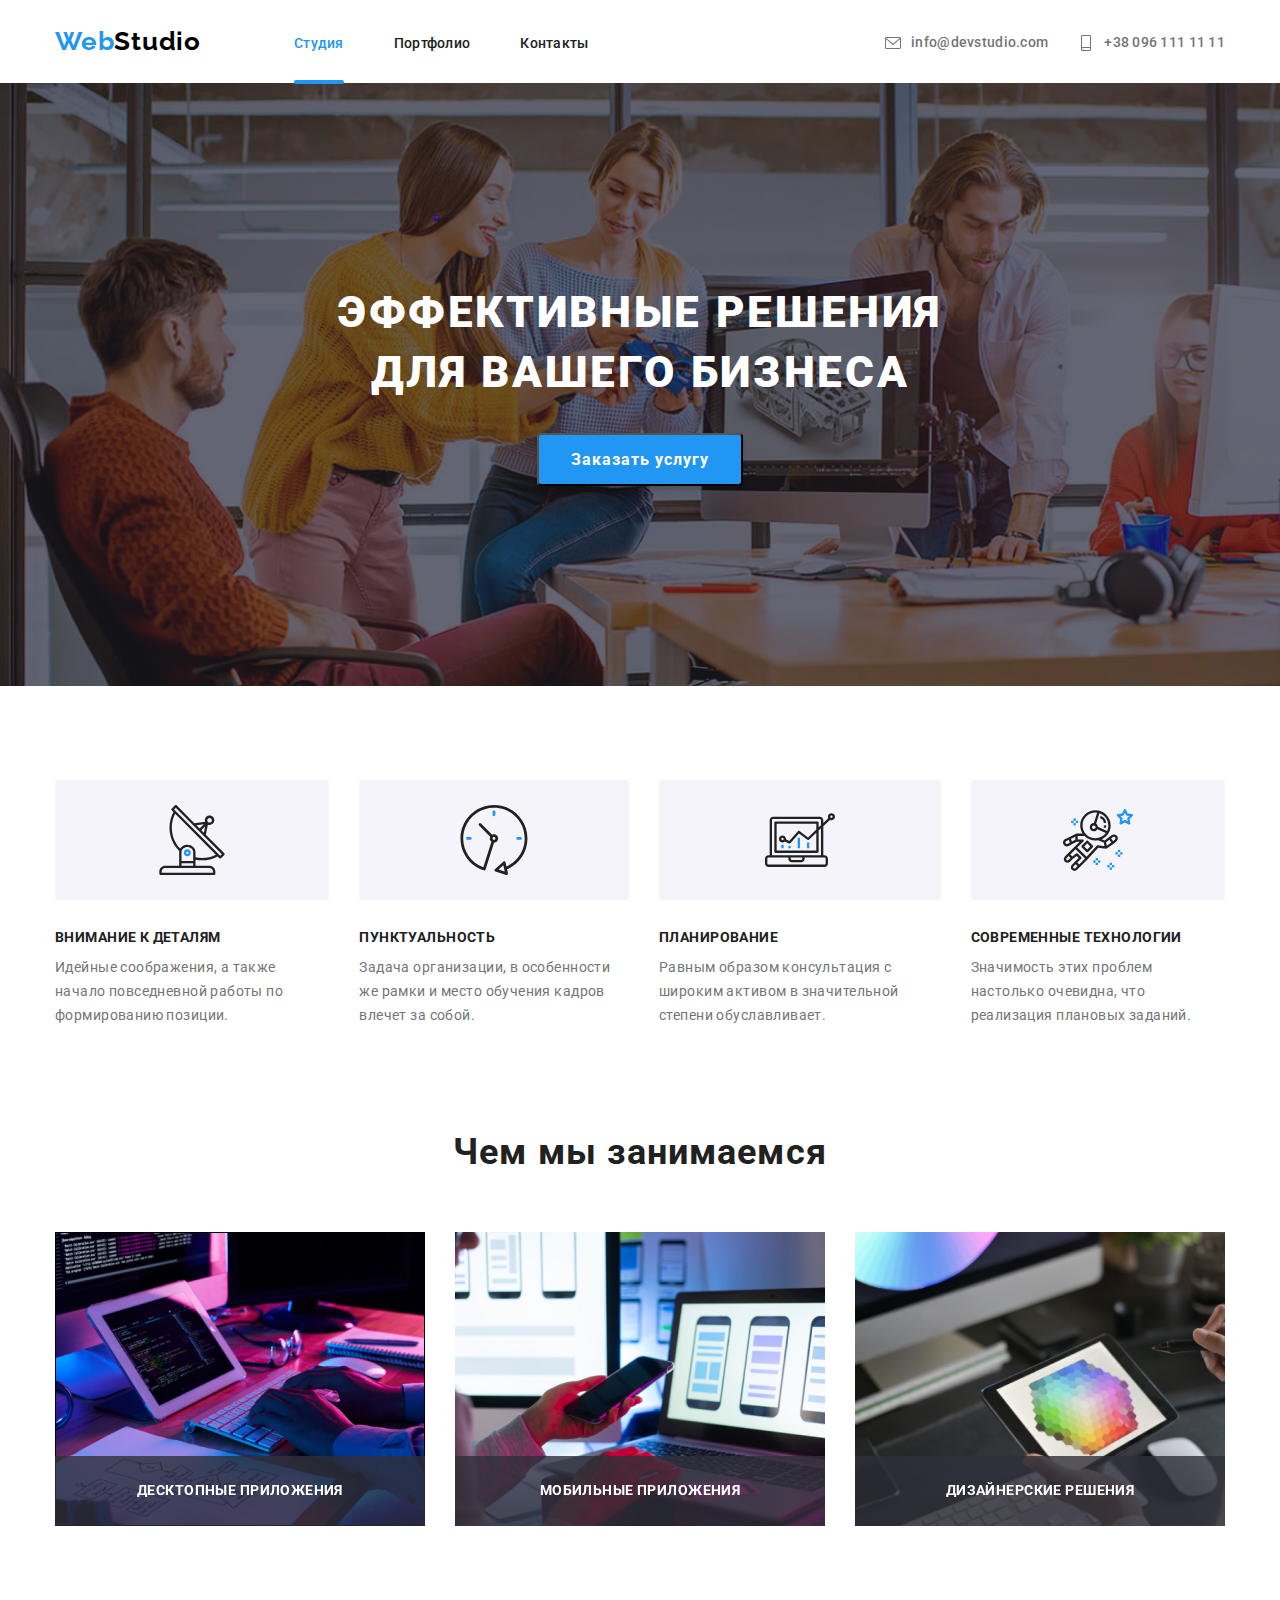
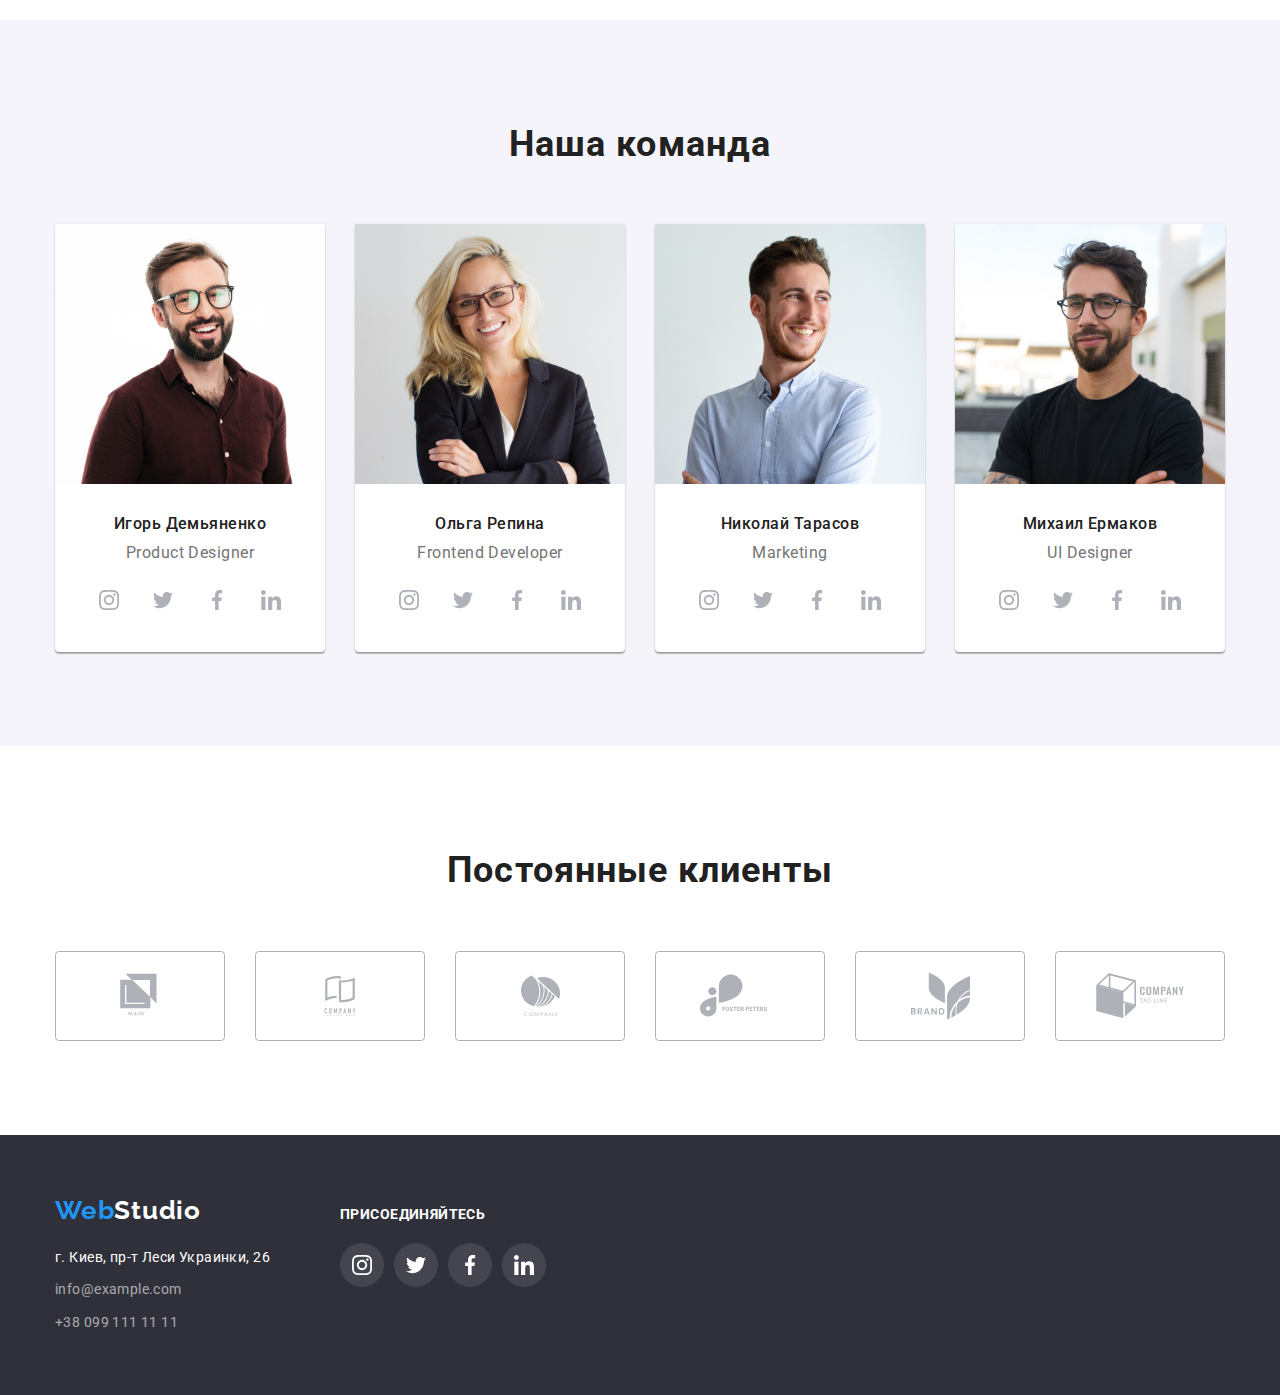
==== index.html @ 4975ea53 "modal.js + transitions" ====
<!DOCTYPE html>
<html lang="en">

<head>
    <meta charset="UTF-8">
    <title>WebStudio</title>
    <link rel="preconnect" href="https://fonts.gstatic.com">
    <link href="https://fonts.googleapis.com/css2?family=Raleway:wght@700&family=Roboto:wght@400;500;700;900&display=swap"
    rel="stylesheet">
    <link href="https://cdnjs.cloudflare.com/ajax/libs/modern-normalize/1.0.0/modern-normalize.min.css">
    <link rel="stylesheet" href="css/style.css">
    </head>

<body>
    <header class="header">
        <div class="container">
            <nav class="main-nav">
                <a class="header-logo" href="./index.html" aria-label="логотип сайта">
                    <span>Web</span>Studio
                </a>
                <ul class="site-nav list">
                    <li class="item">
                        <a class="link current" href="./index.html"> Студия </a>
                    </li>
                    <li class="item">
                        <a class="link" href="portfolio.html"> Портфолио </a>
                    </li>
                    <li class="item">
                        <a class="link" href=""> Контакты </a>
                    </li>
                </ul>

                <ul class="address-nav list">
                    <li class="item">
                        <a class="nav-emailtel" href="mailto:info@devstudio.com">
                            <svg class="emailtel-icon">
                                <use href="./images/sprite.svg#envelope"></use>
                            </svg>
                            <span>info@devstudio.com </span>
                        </a>
                    </li>
                    <li class="item">
                        <a class="nav-emailtel" href="tel:+380991111111">
                            <svg class="emailtel-icon">
                                <use href="./images/sprite.svg#smartphone"></use>
                            </svg>
                            <span>+38 096 111 11 11</span>
                        </a>    
                    </li>
                </ul>
            </nav>
        </div>
    </header>

    <main>
        <!--MODAL WINDOW-->
        <div class="backdrop-service is-hidden" data-modal>
            <div class="modal">
                <button data-modal-close>Закрыть</button>
            </div>
        </div>

        <!-- HERO -->
        <section class="hero">
            <div class="container">
                <ul class="hero-content list">
                    <li class="item">
                        <h1 class="hero-title">Эффективные решения для Вашего бизнеса</h1>
                    </li>
                    <li>
                        <button class="hero-button" data-modal-open>Заказать услугу</button>
                    </li>
                </ul>
            </div>
        </section>

        <!-- FEATURES -->
        <section class="features">
            <div class="container">
                <ul class="features-card-set list">
                    <li class="item">
                        <div class="features-card-content">
                            <div class="features-card-image">
                                <svg class="features-card-icon">
                                    <use href="./images/sprite.svg#feature-antenna"></use>
                                </svg>
                            </div>
                            <p class="features-title">Внимание к деталям</p>
                            <p class="features-text">Идейные соображения, а также начало повседневной работы по формированию позиции.</p>
                        </div>
                    </li>

                    <li class="item">
                        <div class="features-card-content">
                            <div class="features-card-image">
                                <svg class="features-card-icon">
                                    <use href="./images/sprite.svg#feature-clock"></use>
                                </svg>
                            </div>
                            <p class="features-title">Пунктуальность</p>
                            <p class="features-text">Задача организации, в особенности же рамки и место обучения кадров влечет за собой.</p>
                        </div>
                    </li>

                    <li class="item">
                        <div class="features-card-content">
                            <div class="features-card-image">
                                <svg class="features-card-icon">
                                    <use href="./images/sprite.svg#feature-diagram"></use>
                                </svg>
                            </div>
                            <p class="features-title">Планирование</p>
                            <p class="features-text">Равным образом консультация с широким активом в значительной степени обуславливает.</p>
                        </div>
                    </li>

                    <li class="item">
                        <div class="features-card-content">
                            <div class="features-card-image">
                                <svg class="features-card-icon">
                                    <use href="./images/sprite.svg#feature-astronaut"></use>
                                </svg>
                            </div>
                            <p class="features-title">Современные технологии</p>
                            <p class="features-text">Значимость этих проблем настолько очевидна, что реализация плановых заданий.</p>
                        </div>
                    </li>
                </ul>
            </div>
        </section>


        <!-- ABOUT -->
        <section class="about">
            <div class="container">
                <div class="title">
                    <h2> Чем мы занимаемся </h2>
                </div>
                <ul class="about-card-set list">
                    <li class="item">
                        <div class="about-card-thumb">
                            <img class="about-image" src="./images/imgbox_1.png" alt="складаємо план-схему сайту" width="370" height="294">
                        </div>
                        <div class="about-text">
                            <p>Десктопные приложения</p>
                        </div>
                    </li>
                    <li class="item">
                        <div class="about-card-thumb">
                            <img class="about-image" src="./images/imgbox_2.png" alt="припасовуємо для використання на мобільному пристрої" width="370" height="294">
                        </div>
                        <div class="about-text">
                            <p>Мобильные приложения</p>
                        </div>
                    </li>
                    <li class="item">
                        <div class="about-card-thumb">
                            <img class="about-image" src="./images/imgbox_3.png" alt="удосконалюємо дизайн" width="370" height="294">
                        </div>
                        <div class="about-text">
                            <p>Дизайнерские решения</p>
                        </div>
                    </li>
                </ul>
            </div>
        </section>

        <!-- TEAM -->
        <section class="team">
            <div class="container">
                <div class="title">
                    <h2>Наша команда</h2>
                </div>
                <ul class="team-card-set list">
                    <li class="item">
                        <div class="team-one-card">
                            <div class="team-card-thumb">
                                <img src="./images/team_item_1.jpg" alt="Игорь Демьяненко, Product Designer" width="270" height="260">
                            </div>
                            <div class="team-card-content">
                                <p class="team-title">Игорь Демьяненко</p>
                                <p class="team-text">Product Designer</p>
                                <ul class="social-list list">
                                    <li class="item">
                                        <a class="social-list-link" href="#">
                                            <svg class="social-list-icon">
                                                <use href="./images/sprite.svg#instagram"></use>
                                            </svg>
                                        </a>
                                    </li>  
                                    <li class="item">
                                        <a class="social-list-link" href="#">
                                            <svg class="social-list-icon">
                                                <use href="./images/sprite.svg#twitter"></use>
                                            </svg>
                                        </a>
                                    </li>   
                                    <li class="item">
                                        <a class="social-list-link" href="#">
                                            <svg class="social-list-icon">
                                                <use href="./images/sprite.svg#facebook"></use>
                                            </svg>
                                        </a>
                                    </li>   
                                    <li class="item">
                                        <a class="social-list-link" href="#">
                                            <svg class="social-list-icon">
                                                <use href="./images/sprite.svg#linkedin"></use>
                                            </svg>
                                        </a>
                                    </li>                                 
                                </ul>
                            </div>
                        </div>
                    </li>

                    <li class="item">
                        <div class="team-one-card">
                            <div class="team-card-thumb">
                                <img src="./images/team_item_2.jpg" alt="Ольга Репина, Frontend Developer" width="270"
                                    height="260">
                            </div>
                            <div class="team-card-content">
                                <p class="team-title">Ольга Репина</p>
                                <p class="team-text">Frontend Developer</p>
                                <ul class="social-list list">
                                    <li class="item">
                                        <a class="social-list-link" href="#">
                                            <svg class="social-list-icon">
                                                <use href="./images/sprite.svg#instagram"></use>
                                            </svg>
                                        </a>
                                    </li>   
                                    <li class="item">
                                        <a class="social-list-link" href="#">
                                            <svg class="social-list-icon">
                                                <use href="./images/sprite.svg#twitter"></use>
                                            </svg>
                                        </a>
                                    </li>   
                                    <li class="item">
                                        <a class="social-list-link" href="#">
                                            <svg class="social-list-icon">
                                                <use href="./images/sprite.svg#facebook"></use>
                                            </svg>
                                        </a>
                                    </li>   
                                    <li class="item">
                                        <a class="social-list-link" href="#">
                                            <svg class="social-list-icon">
                                                <use href="./images/sprite.svg#linkedin"></use>
                                            </svg>
                                        </a>
                                    </li>                                
                                </ul>
                            </div>
                        </div>
                    </li>

                    <li class="item">
                        <div class="team-one-card">
                            <div class="team-card-thumb">
                                <img src="./images/team_item_3.jpg" alt="Николай Тарасов, Marketing" width="270" height="260">
                            </div>
                            <div class="team-card-content">
                                <p class="team-title">Николай Тарасов</p>
                                <p class="team-text">Marketing</p>
                                <ul class="social-list list">
                                    <li class="item">
                                        <a class="social-list-link" href="#">
                                            <svg class="social-list-icon">
                                                <use href="./images/sprite.svg#instagram"></use>
                                            </svg>
                                        </a>
                                    </li> 
                                    <li class="item">
                                        <a class="social-list-link" href="#">
                                            <svg class="social-list-icon">
                                                <use href="./images/sprite.svg#twitter"></use>
                                            </svg>
                                        </a>
                                    </li>   
                                    <li class="item">
                                        <a class="social-list-link" href="#">
                                            <svg class="social-list-icon">
                                                <use href="./images/sprite.svg#facebook"></use>
                                            </svg>
                                        </a>
                                    </li>   
                                    <li class="item">
                                        <a class="social-list-link" href="#">
                                            <svg class="social-list-icon">
                                                <use href="./images/sprite.svg#linkedin"></use>
                                            </svg>
                                        </a>
                                    </li>                                  
                                </ul>
                            </div>
                        </div>
                    </li>

                    <li class="item">
                        <div class="team-one-card">
                            <div class="team-card-thumb">
                                <img class="team-image" src="./images/team_item_4.jpg" alt="Михаил Ермаков, UI Designer" width="270" height="260">
                            </div>
                            <div class="team-card-content">
                                <p class="team-title">Михаил Ермаков </p>
                                <p class="team-text">UI Designer</p>
                                <ul class="social-list list">
                                    <li class="item">
                                        <a class="social-list-link" href="#">
                                            <svg class="social-list-icon">
                                                <use href="./images/sprite.svg#instagram"></use>
                                            </svg>
                                        </a>
                                    </li>  
                                    <li class="item">
                                        <a class="social-list-link" href="#">
                                            <svg class="social-list-icon">
                                                <use href="./images/sprite.svg#twitter"></use>
                                            </svg>
                                        </a>
                                    </li>   
                                    <li class="item">
                                        <a class="social-list-link" href="#">
                                            <svg class="social-list-icon">
                                                <use href="./images/sprite.svg#facebook"></use>
                                            </svg>
                                        </a>
                                    </li>   
                                    <li class="item">
                                        <a class="social-list-link" href="#">
                                            <svg class="social-list-icon">
                                                <use href="./images/sprite.svg#linkedin"></use>
                                            </svg>
                                        </a>
                                    </li>                                 
                                </ul>
                            </div>
                        </div>
                    </li>
                </ul>
            </div>
        </section>

        <!-- CLIENTS -->
        <section class="clients">
            <div class="container">
                <div class="title">
                    <h2>Постоянные клиенты</h2>
                </div>
                <ul class="clients-card-set list">
                    <li class="item">                        
                        <a class="clients-link" href="#">
                            <svg class="clients-icon" width="44.27">
                                <use href="./images/sprite.svg#clients-logo-1"></use>
                            </svg>
                        </a>
                    </li>

                    <li class="item">
                        <a class="clients-link" href="#">
                            <svg class="clients-icon" width="40">
                                <use href="./images/sprite.svg#clients-logo-2"></use>
                            </svg>
                        </a>
                    </li>

                    <li class="item">
                        <a class="clients-link" href="#">
                            <svg class="clients-icon" width="41">
                                <use href="./images/sprite.svg#clients-logo-3"></use>
                            </svg>
                        </a>
                    </li>

                    <li class="item">
                        <a class="clients-link" href="#">
                            <svg class="clients-icon" width="79.66">
                                <use href="./images/sprite.svg#clients-logo-4"></use>
                            </svg>
                        </a>
                    </li>

                    <li class="item">
                        <a class="clients-link" href="#">
                            <svg class="clients-icon" width="59">
                                <use href="./images/sprite.svg#clients-logo-5"></use>
                            </svg>
                        </a>
                    </li>

                    <li class="item">
                        <a class="clients-link" href="#">
                            <svg class="clients-icon" width="88.48">
                                <use href="./images/sprite.svg#clients-logo-6"></use>
                            </svg>
                        </a>
                    </li>
                </ul>
            </div>
        </section>
    </main>

    <footer class="footer">
        <div class="container">
            <ul class="footer-list list">
                <li class="footer-list-item">
                    <a class="footer-logo" href="index.html" aria-label="логотип сайта">
                        <span>Web</span>Studio
                    </a>
                    <ul class="footer-list-contacts list">
                        <li class="item">
                            <a class="footer-map" href="https://goo.gl/maps/fek92LK9uQJUZKR86" target="_blank">г. Киев, пр-т
                                Леси Украинки, 26</a>
                        </li>
                        <li class="item">
                            <a class="footer-emailtel" href="mailto:info@example.com">info@example.com</a>
                        </li>
                        <li class="item">
                            <a class="footer-emailtel" href="tel:+380991111111">+38 099 111 11 11</a>
                        </li>
                    </ul>
                </li>

                <li class="footer-list-item">
                    <p class="footer-title">присоединяйтесь</p>
                    <ul class="social-list list">
                        <li class="item">
                        <a class="social-list-link" href="#">
                            <svg class="social-list-icon">
                                <use href="./images/sprite.svg#instagram"></use>
                            </svg>
                        </a>
                    </li>
                        <li class="item">
                        <a class="social-list-link" href="#">
                            <svg class="social-list-icon">
                                <use href="./images/sprite.svg#twitter"></use>
                            </svg>
                        </a>
                    </li>
                        <li class="item">
                        <a class="social-list-link" href="#">
                            <svg class="social-list-icon">
                                <use href="./images/sprite.svg#facebook"></use>
                            </svg>
                        </a>
                    </li>
                        <li class="item">
                        <a class="social-list-link" href="#">
                            <svg class="social-list-icon">
                                <use href="./images/sprite.svg#linkedin"></use>
                            </svg>
                        </a>
                    </li>
                    </ul>
                </li>
            </ul>
        </div>
    </footer>

    <script src="./js/modal.js"></script>
</body>

</html>
---- css/style.css ----
:root {
  --primary-text-color: #757575;
  --title-text-color: #212121;
  --accents: #2196f3;
  --primary-bg-color: #2f303a;
  --portfolio-cards-gap: 30px;
  --fill-icon: #afb1b8;
}

body {
  font-family: Roboto, sans-serif;
  margin: 0px;
}

/*======== CONTAINER ==========*/
.container {
  box-sizing: border-box;
  width: 1200px;
  margin-left: auto;
  margin-right: auto;
  padding-left: 15px;
  padding-right: 15px;
}

a {
  font-weight: 500;
  font-size: 14px;
  font-style: normal;
  line-height: 1.14;
  text-decoration: none;
  letter-spacing: 0.02em;
  color: var(--title-text-color);

  transition-property: color;
  transition-duration: 250ms;
  transition-timing-function: cubic-bezier(0.4, 0, 0.2, 1);
}

.list {
  list-style: none;
  padding: 0;
  margin: 0;
}

.list .current {
  color: var(--accents);
}

h1,
h2,
p {
  margin: 0;
  padding: 0;
}

img {
  display: block;
  max-width: 100%;
  height: auto;
}

/*======== END CONTAINER ==========*/

/*======== NAVIGATION ========*/

.header-logo {
  font-family: Raleway;
  font-weight: 700;
  font-size: 26px;
  line-height: 1.19;
  letter-spacing: 0.03em;
  color: #000000;
}

.header-logo span {
  color: var(--accents);
}

.main-nav {
  display: flex;
  align-items: center;
}

.site-nav {
  display: flex;
  margin-left: 93px;
}

.site-nav .item:not(:last-child) {
  margin-right: 50px;
}

.site-nav .item {
  position: relative;

  padding-top: 33px;
  padding-bottom: 31px;
}

.site-nav .link.current::after {
  position: absolute;
  display: block;
  content: "";
  width: 100%;
  height: 4px;
  border-radius: 2px;
  background-color: var(--accents);

  margin-top: 28px;
}

.main-nav a:hover,
.main-nav a:focus {
  color: var(--accents);
}
/*======== END NAVIGATION ========*/

/*======== ADDRESS ========*/
.address-nav {
  display: flex;
  margin-left: auto;
  align-items: center;
}

.address-nav .item {
  display: flex;
  align-items: center;
}

.emailtel-icon {
  fill: var(--primary-text-color);
  margin-right: 10px;
  width: 16px;
  height: 16px;
}

.address-nav .item:not(:last-child) {
  margin-right: 30px;
}

.nav-emailtel {
  display: flex;
  align-items: center;
  font-weight: 500;
  font-size: 14px;
  line-height: 1.14;
  letter-spacing: 0.02em;
  color: var(--primary-text-color);

  padding-top: 33px;
  padding-bottom: 31px;
}

.nav-emailtel:hover .emailtel-icon,
.nav-emailtel:focus .emailtel-icon {
  fill: var(--accents);

  transition-duration: 250ms;
  transition-timing-function: cubic-bezier(0.4, 0, 0.2, 1);
}

/*======== END ADDRESS ========*/

/*======== MODAL WINDOW ========*/
.backdrop-service {
  position: fixed;
  top: 0;
  left: 0;

  width: 100%;
  height: 100%;

  background: rgba(0, 0, 0, 0.2);
}

.backdrop-service.is-hidden {
  opacity: 0;
  pointer-events: none;
}

.modal {
  position: absolute;
  top: 50%;
  left: 50%;
  transform: translate(-50%, -50%);

  display: flex;
  align-items: center;
  justify-content: center;

  width: 528px;
  height: 581px;
  background: #ffffff;
  box-shadow: 0px 1px 3px rgba(0, 0, 0, 0.12), 0px 1px 1px rgba(0, 0, 0, 0.14),
    0px 2px 1px rgba(0, 0, 0, 0.2);
  border-radius: 4px;
}

/*======== END MODAL WINDOW ========*/

/*======== HERO ========*/
.hero {
  background-color: var(--primary-bg-color);
  padding-bottom: 200px;
  padding-top: 200px;

  background-color: var(--primary-bg-color);
  background-image: linear-gradient(
      rgba(47, 48, 58, 0.4),
      rgba(47, 48, 58, 0.4)
    ),
    url("../images/hero.jpg");
  background-repeat: no-repeat;
  background-size: cover;
}

.hero-content {
  text-align: center;
}

.hero-title {
  display: inline-block;
  width: 696px;
  font-weight: 900;
  font-size: 44px;
  line-height: 1.36;
  letter-spacing: 0.06em;
  text-transform: uppercase;
  color: #ffffff;
}

.hero-button {
  display: inline-block;
  margin-top: 30px;
  padding: 10px 32px;
  min-width: 136px;
  min-height: 30px;

  font-family: inherit;
  font-weight: 700;
  font-size: 16px;
  line-height: 1.86;
  letter-spacing: 0.06em;
  background: var(--accents);

  border-radius: 4px;
  text-align: center;
  box-shadow: 0px 4px 4px rgba(0, 0, 0, 0.15);
  color: #ffffff;
}

/*======== END HERO ========*/

/*======== FEATURES ========*/
.features {
  padding-bottom: 94px;
  padding-top: 94px;
}
.features-card-set {
  display: flex;
  justify-content: space-between;
}

.features-card-item:not(:last-child) {
  margin-right: 30px;
}

.features-title {
  margin-bottom: 10px;

  font-weight: 700;
  font-size: 14px;
  line-height: 1.14;
  letter-spacing: 0.03em;
  text-transform: uppercase;
  color: var(--title-text-color);
}

.features-text {
  font-weight: 400;
  font-size: 14px;
  line-height: 1.71;
  letter-spacing: 0.03em;
  color: var(--primary-text-color);
}

.features-card-image {
  display: flex;
  justify-content: center;
  align-items: center;
  margin-bottom: 30px;

  height: 120px;

  background: #f5f4fa;
  border-radius: 4px;
}

.features-card-icon {
  width: 70px;
  height: 70px;
}

.features-card-set .item:not(:last-child) {
  margin-right: 30px;
}

/*======== END FEATURES ========*/

/*======== ABOUT ========*/
.about {
  padding-bottom: 94px;
}

.about-card-set {
  display: flex;
  margin-left: calc(-1 * var(--portfolio-cards-gap));
}

.about-card-set .item {
  position: relative;

  flex-basis: calc(100% / 3 - var(--portfolio-cards-gap) ;);
  margin-left: var(--portfolio-cards-gap);
}

.title {
  margin-bottom: 50px;
}

.title h2 {
  font-weight: 700;
  font-size: 36px;
  line-height: 1.67;
  letter-spacing: 0.03em;
  color: var(--title-text-color);
  text-align: center;
}

.about-text {
  position: absolute;
  bottom: 0;
  left: 0;

  display: flex;
  align-items: center;
  justify-content: center;
  width: 100%;
  height: 70px;

  background: rgba(47, 48, 58, 0.8);
}

.about-text p {
  font-weight: 700;
  font-size: 14px;
  line-height: 1.14;
  text-align: center;
  letter-spacing: 0.03em;
  text-transform: uppercase;

  color: #ffffff;
}
/*======== END ABOUT ========*/

/*======== TEAM ========*/
.team {
  padding-bottom: 94px;
  padding-top: 94px;
  background: #f5f4fa;
}

.team-card-set {
  display: flex;
  margin-left: calc(-1 * var(--portfolio-cards-gap));
}

.team-card-set > .item {
  flex-basis: calc(100% / 3 - var(--portfolio-cards-gap) ;);
  margin-left: var(--portfolio-cards-gap);

  background: #ffffff;
  box-shadow: 0px 1px 3px rgba(0, 0, 0, 0.12), 0px 1px 1px rgba(0, 0, 0, 0.14),
    0px 2px 1px rgba(0, 0, 0, 0.2);
  border-radius: 0px 0px 4px 4px;
}

.team-card-content {
  text-align: center;
}

.team-title {
  padding-top: 30px;
  padding-bottom: 10px;
}

.team-title {
  font-weight: 500;
  font-size: 16px;
  line-height: 1.19;
  letter-spacing: 0.03em;
  color: var(--title-text-color);
}

.team-text {
  font-weight: 400;
  font-size: 16px;
  line-height: 1.19;
  letter-spacing: 0.03em;
  color: var(--primary-text-color);
}

.social-list {
  display: flex;
  justify-content: space-between;

  padding: 16px 32px 30px 32px;
}

.social-list-link {
  display: flex;
  justify-content: center;
  align-items: center;
  width: 44px;
  height: 44px;
  border-radius: 50%;

  transition-property: background-color;
  transition-duration: 250ms;
  transition-timing-function: cubic-bezier(0.4, 0, 0.2, 1);
}

.social-list-icon {
  width: 20px;
  height: 20px;
  fill: var(--fill-icon);

  transition-property: fill;
  transition-duration: 250ms;
  transition-timing-function: cubic-bezier(0.4, 0, 0.2, 1);
}

.social-list-link:hover .social-list-icon,
.social-list-link:focus .social-list-icon {
  fill: #ffffff;
}

.social-list-link:hover,
.social-list-link:focus {
  background-color: var(--accents);
}

/*======== END TEAM ========*/

/*======== CLIENTS ========*/

.clients {
  padding-bottom: 94px;
  padding-top: 94px;
}

.clients-card-set {
  display: flex;
  justify-content: space-between;
}

.clients-link {
  display: flex;
  justify-content: center;
  align-items: space-between;
  width: 170px;
  height: 90px;

  border: 1px solid #afb1b8;
  box-sizing: border-box;
  border-radius: 4px;

  transition-property: border;
  transition-duration: 250ms;
  transition-timing-function: cubic-bezier(0.4, 0, 0.2, 1);
}

.clients-icon {
  fill: var(--fill-icon);

  transition-property: fill;
  transition-duration: 250ms;
  transition-timing-function: cubic-bezier(0.4, 0, 0.2, 1);
}

.clients-link:hover .clients-icon,
.clients-link:focus .clients-icon {
  fill: var(--accents);
}

.clients-link:hover,
.clients-link:focus {
  border-color: var(--accents);
}

/*======== END CLIENTS ========*/

/*======== FOOTER ========*/
.footer {
  background-color: var(--primary-bg-color);
  padding-top: 60px;
  padding-bottom: 60px;
}

.footer-list {
  display: flex;
}

.footer-logo {
  display: inline-block;
  margin-bottom: 20px;

  font-family: Raleway;
  font-weight: 700;
  font-size: 26px;
  line-height: 1.19;
  letter-spacing: 0.03em;
  color: #ffffff;
}

.footer-logo span {
  color: var(--accents);
}

.footer-list-contacts .item:not(:last-child) {
  margin-bottom: 9px;
}

.footer-emailtel {
  font-weight: 400;
  font-size: 14px;
  line-height: 1.71;
  letter-spacing: 0.03em;
  color: rgba(255, 255, 255, 0.6);
}

.footer-map {
  display: inline-block;

  font-weight: 400;
  font-size: 14px;
  line-height: 1.71;
  letter-spacing: 0.03em;
  color: #ffffff;
}

.footer-title {
  padding-top: 12px;
  font-weight: bold;
  font-size: 14px;
  line-height: 1.14;
  letter-spacing: 0.03em;
  text-transform: uppercase;
  margin-bottom: 20px;

  color: #ffffff;
}

.footer-list-item:not(:last-child) {
  margin-right: 70px;
}

.footer-list .social-list {
  display: flex;
  padding: 0px;
}

.footer-list-item .social-list .item:not(:last-child) {
  margin-right: 10px;
}

.footer-list-item .social-list-link {
  background: rgba(255, 255, 255, 0.1);

  transition-property: all;
  transition-duration: 250ms;
  transition-timing-function: cubic-bezier(0.4, 0, 0.2, 1);
}

.footer-list-item .social-list-icon {
  fill: #ffffff;
}

.footer-list-item .social-list-link:hover,
.footer-list-item .social-list-link:focus {
  background: var(--accents);
}

/*======== END FOOTER ========*/

/*======== PORTFOLIO BUTTONS ========*/
.portfolio {
  padding-top: 94px;
  padding-bottom: 94px;
}

.header-portfolio {
  border-bottom: 1px solid #ececec;
}

.portfolio-button-set {
  display: flex;
  margin-bottom: 50px;
  justify-content: center;
}

.button {
  padding: 6px 22px;
  min-width: 38px;

  font-weight: 500;
  font-size: 16px;
  line-height: 1.63;
  letter-spacing: 0.03em;
  color: var(--title-text-color);
  background: #f5f4fa;
  text-align: center;

  border: none;
  border-radius: 4px;

  transition-property: background;
  transition-duration: 250ms;
  transition-timing-function: cubic-bezier(0.4, 0, 0.2, 1);
}

.portfolio-button-set .item:not(:last-child) {
  margin-right: 8px;
}
.button:hover,
.button:focus {
  color: #ffffff;
  background-color: var(--accents);
  filter: drop-shadow(0px 4px 4px rgba(0, 0, 0, 0.25));
}

/*======== END PORTFOLIO BUTTONS ========*/

/*======== PORTFOLIO CARDS ========*/

.portfolio-card-set {
  display: flex;
  flex-wrap: wrap;

  margin-top: calc(-1 * var(--portfolio-cards-gap));
}

.portfolio-card-set .item {
  outline: 1px solid #eeeeee;

  margin-top: var(--portfolio-cards-gap);
}

.portfolio-card-set .item:not(:nth-child(3n + 1)) {
  margin-left: var(--portfolio-cards-gap);
}

.portfolio-card:focus {
  filter: drop-shadow(0px 4px 4px rgba(0, 0, 0, 0.25));
}

.portfolio-card-set .item:hover {
  filter: drop-shadow(0px 4px 4px rgba(0, 0, 0, 0.25));
}

.portfolio-card-content {
  padding: 20px 24px;
  background-color: #ffffff;
}

.portfolio-title {
  font-size: 18px;
  line-height: 2;
  letter-spacing: 0.06em;
  color: var(--title-text-color);

  margin-bottom: 4px;
}

.portfolio-text {
  font-size: 16px;
  line-height: 1.88;
  letter-spacing: 0.03em;
  color: var(--primary-text-color);
}

.portfolio-card-thumb {
  position: relative;

  overflow: hidden;
}

.portfolio-card-thumb::before {
  display: inline-block;
  content: "";
  width: 100%;
  height: 100%;
  background-color: rgba(33, 150, 243, 0.9);

  opacity: 0;

  position: absolute;
  transform: translateY(100%);

  transition-property: transform;
  transition-duration: 250ms;
  transition-timing-function: cubic-bezier(0.4, 0, 0.2, 1);
}

.portfolio-card-set .item:hover .portfolio-card-thumb::before {
  opacity: 1;

  transform: translateY(0%);
}

.portfolio-actions {
  display: inline-block;
  font-weight: 400;
  font-size: 18px;
  line-height: 1.6;
  letter-spacing: 0.03em;
  color: #ffffff;

  padding: 63px 24px 63px 24px;

  opacity: 0;

  position: absolute;
  top: 0;
  left: 0;
  transform: translateY(100%);

  transition: transform 250ms cubic-bezier(0.4, 0, 0.2, 1);
}

.portfolio-card-set .item:hover .portfolio-actions {
  opacity: 1;

  transform: translateY(0%);
}
/*======== END PORTFOLIO CARDS ========*/
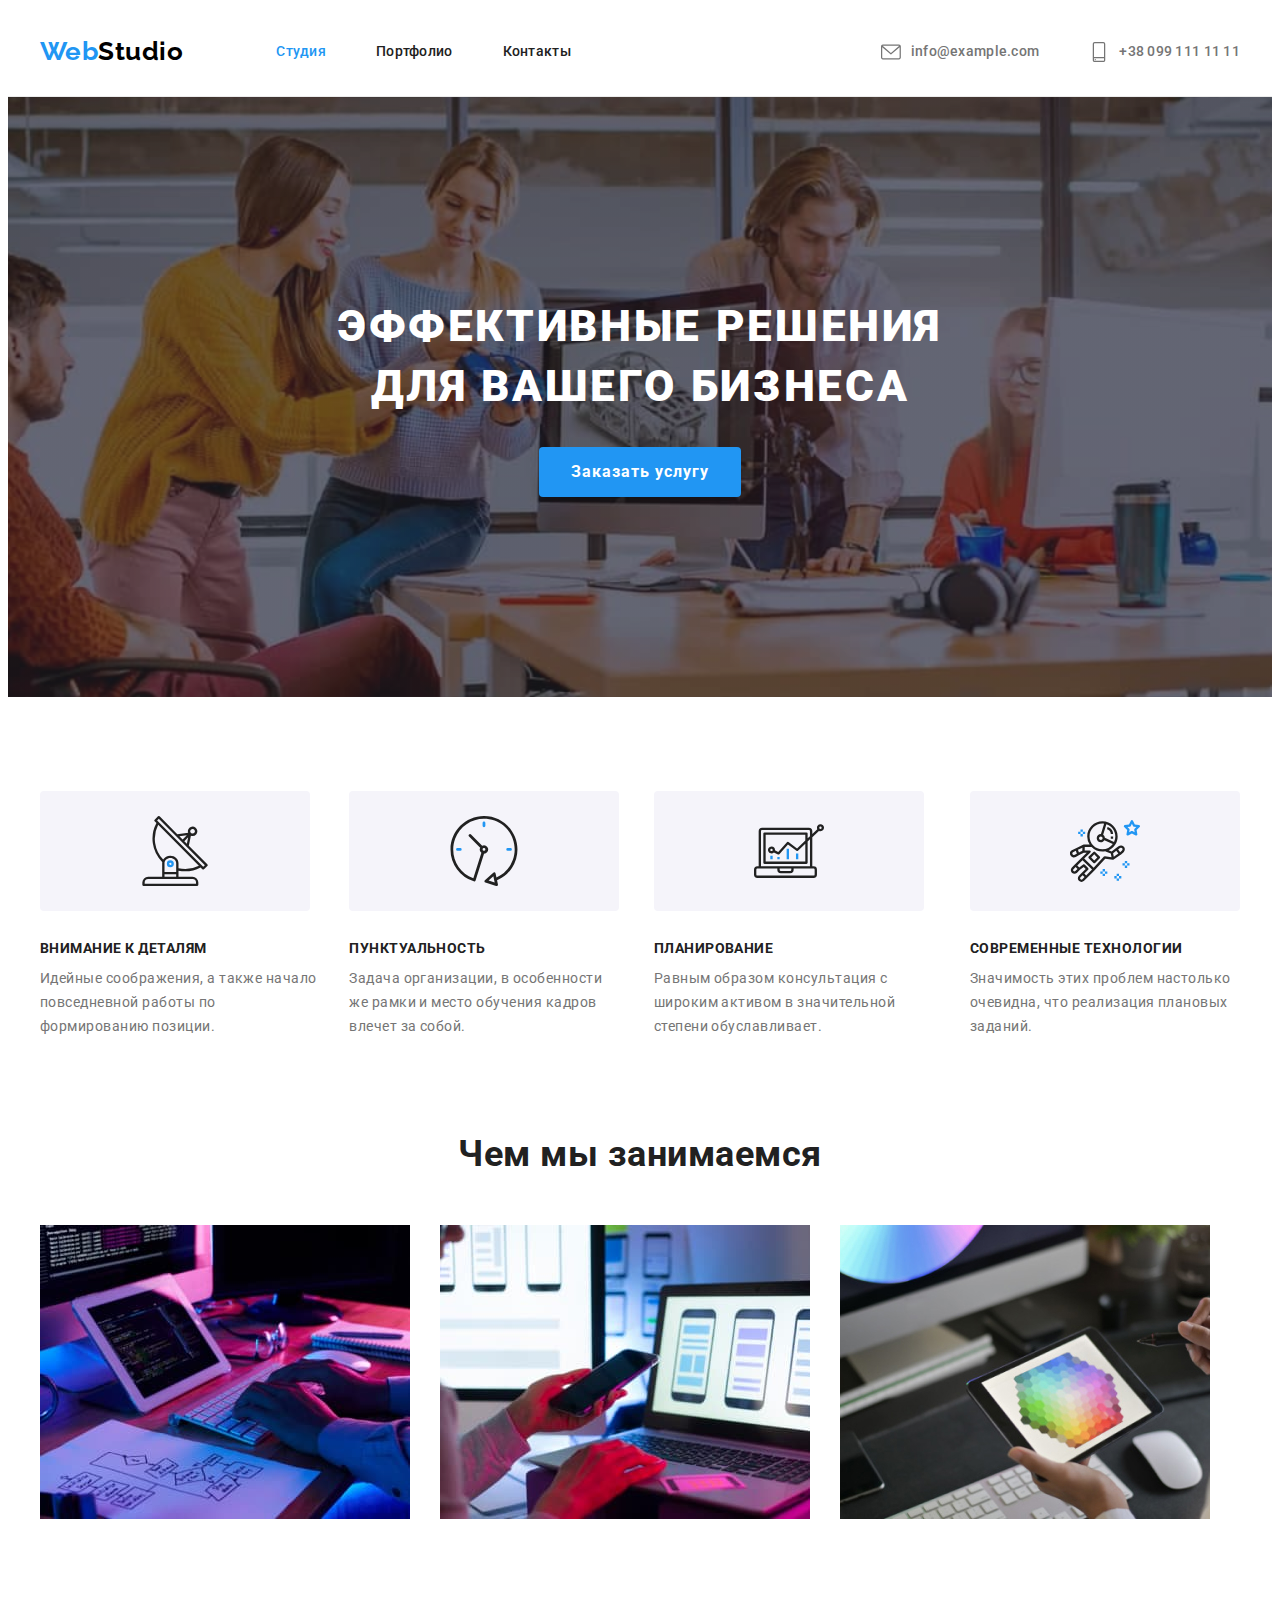
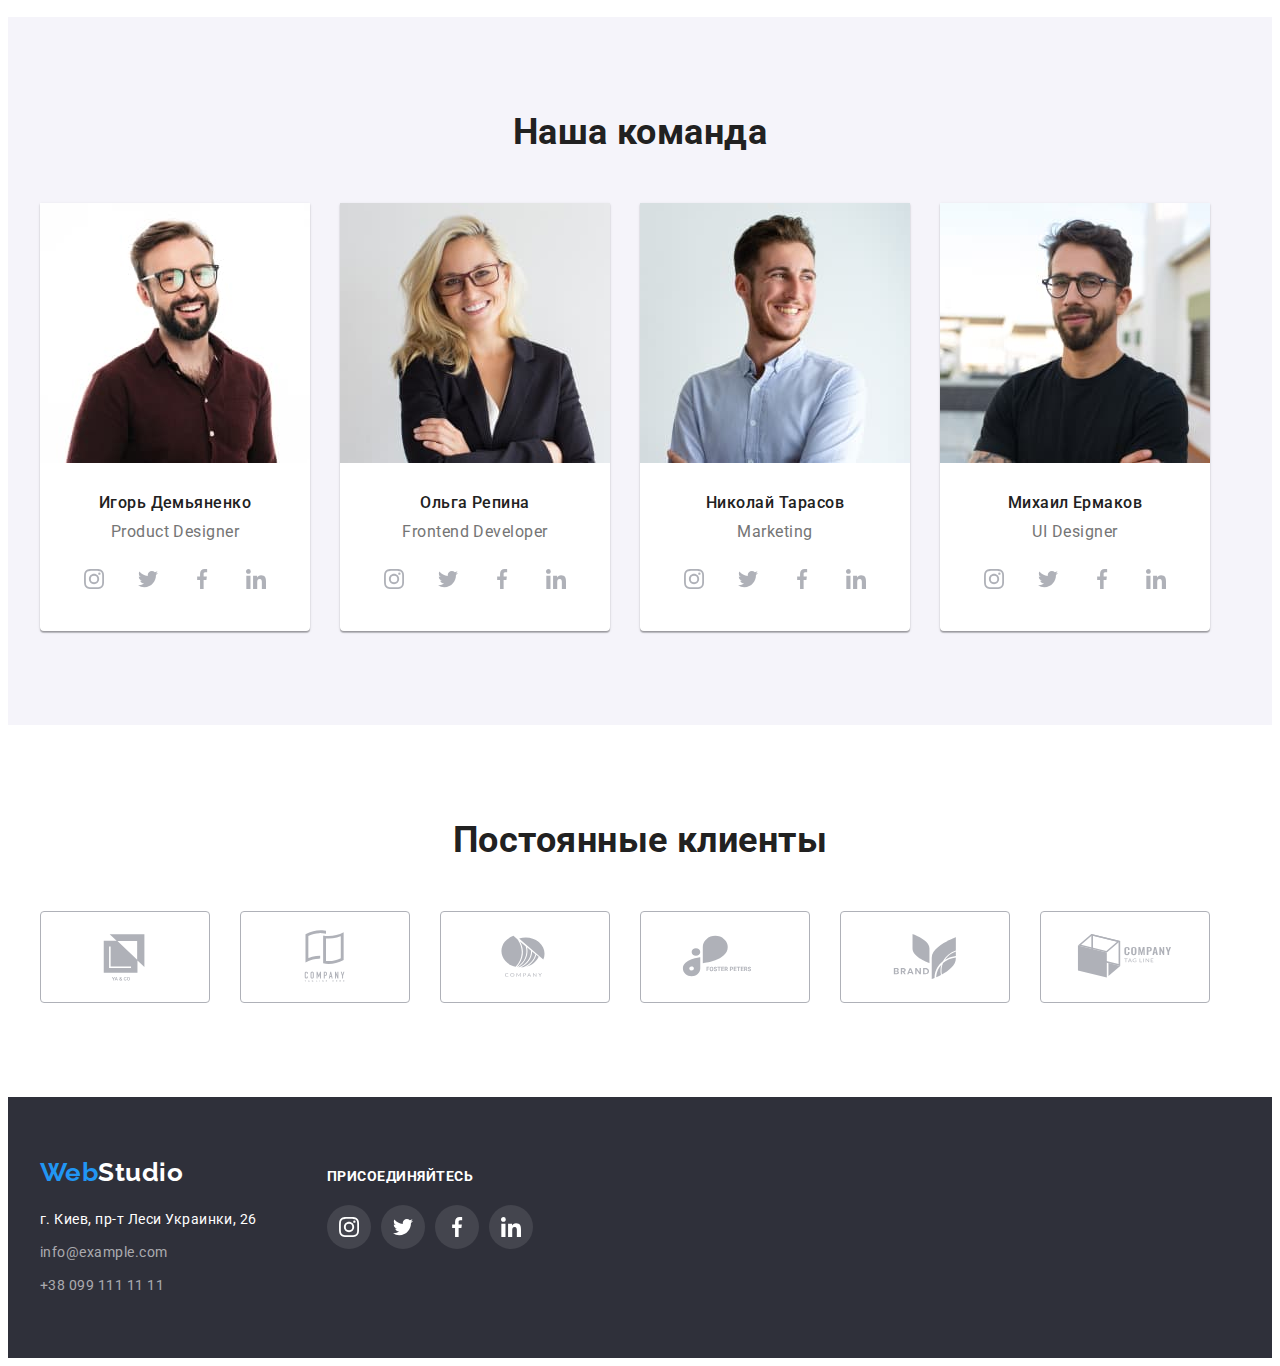
==== commit 6df6d4c5: "first commit" ====
--- a/index.html
+++ b/index.html
@@ -1,467 +1,393 @@
 <!DOCTYPE html>
-<html lang="en">
-
+<html lang="ru">
 <head>
     <meta charset="UTF-8">
     <title>WebStudio</title>
-    <link rel="preconnect" href="https://fonts.gstatic.com">
+    <link rel="preconnect" href="https://fonts.googleapis.com">
+    <link rel="preconnect" href="https://fonts.gstatic.com" crossorigin>
     <link href="https://fonts.googleapis.com/css2?family=Raleway:wght@700&family=Roboto:wght@400;500;700;900&display=swap"
-    rel="stylesheet">
-    <link href="https://cdnjs.cloudflare.com/ajax/libs/modern-normalize/1.0.0/modern-normalize.min.css">
-    <link rel="stylesheet" href="css/style.css">
-    </head>
-
+        rel="stylesheet">
+    <link rel="stylesheet" href="https://cdnjs.cloudflare.com/ajax/libs/modern-normalize/1.1.0/modern-normalize.min.css"
+        integrity="sha512-wpPYUAdjBVSE4KJnH1VR1HeZfpl1ub8YT/NKx4PuQ5NmX2tKuGu6U/JRp5y+Y8XG2tV+wKQpNHVUX03MfMFn9Q=="
+        crossorigin="anonymous" referrerpolicy="no-referrer" />
+    <link rel="stylesheet" href="./css/styles.css">
+</head>
 <body>
-    <header class="header">
-        <div class="container">
-            <nav class="main-nav">
-                <a class="header-logo" href="./index.html" aria-label="логотип сайта">
-                    <span>Web</span>Studio
-                </a>
-                <ul class="site-nav list">
-                    <li class="item">
-                        <a class="link current" href="./index.html"> Студия </a>
-                    </li>
-                    <li class="item">
-                        <a class="link" href="portfolio.html"> Портфолио </a>
-                    </li>
-                    <li class="item">
-                        <a class="link" href=""> Контакты </a>
+    <header class="page-header">
+        <nav class="nav container">
+            <a class="logo" href="/"><span>Web</span>Studio</a>
+        
+            <ul class="site-nav">
+                <li class="item"><a class="link current" href="./index.html">Студия</a></li>
+                <li class="item"><a class="link" href="./portfolio.html">Портфолио</a></li>
+                <li class="item"><a class="link" href="">Контакты</a></li>
+            </ul>
+        
+            <ul class="auth-nav">
+                <li class="item">
+                    <a class="link" href="mailto:info@example.com">
+                        <svg class="contact-icon" aria-label="envelope" width="20" height="20">
+                            <use href="./images/sprite.svg#envelope"></use>
+                        </svg>
+                        <p>info@example.com</p>
+                    </a>
+                </li>
+                
+                <li class="item">
+                    <a class="link" href="tel:+380991111111">
+                        <svg class="contact-icon" aria-label="envelope" width="20" height="20">
+                            <use href="./images/sprite.svg#smartphone"></use>
+                        </svg>                 
+                        <p>+38 099 111 11 11</p>
+                    </a>
+                </li>
+            </ul>
+        </nav>
+    </header>
+    
+    <main>
+        <section class="hero">
+            <h1 class="hero-title">
+                Эффективные решения для вашего бизнеса
+            </h1>
+            <button class="hero-button" type="button">Заказать услугу</button>
+        </section>
+    
+        <section class="advantages section">
+            <div class="container">
+
+                <h2 class="section-title title">Преимущества</h2>
+                <ul class="advantages-list">
+                    <li class="item">
+                        <div class="thumb" aria-label="antenna">
+                            <svg class="advantage-icon" width="70" height="70">
+                                <use href="./images/sprite.svg#antenna"></use>
+                            </svg>
+                        </div>
+                        <h3 class="advantages-title title">Внимание к деталям</h3>
+                        <p class="advatages-text">Идейные соображения, а также начало повседневной работы по формированию
+                            позиции.</p>
+                    </li>
+                    <li class="item">
+                        <div class="thumb" aria-label="clock">
+                            <svg class="advantage-icon" width="70" height="70">
+                                <use href="./images/sprite.svg#clock"></use>
+                            </svg>
+                        </div>
+                        
+                        <h3 class="advantages-title title">Пунктуальность</h3>
+                        <p class="advatages-text">Задача организации, в особенности же рамки и место обучения кадров влечет за
+                            собой.</p>
+                    </li>
+                    <li class="item">
+                        <div class="thumb" aria-label="diagram">
+                            <svg class="advantage-icon" width="70" height="70">
+                                <use href="./images/sprite.svg#diagram"></use>
+                            </svg>
+                        </div>
+                        <h3 class="advantages-title title">Планирование</h3>
+                        <p class="advatages-text">Равным образом консультация с широким активом в значительной степени
+                            обуславливает.</p>
+                    </li>
+                    <li class="item">
+                        <div class="thumb" aria-label="astronaut">
+                            <svg class="advantage-icon" width="70" height="70">
+                                <use href="./images/sprite.svg#astronaut"></use>
+                            </svg>
+                        </div>
+                        <h3 class="advantages-title title">Современные технологии</h3>
+                        <p class="advatages-text">Значимость этих проблем настолько очевидна, что реализация плановых заданий.
+                        </p>
                     </li>
                 </ul>
-
-                <ul class="address-nav list">
-                    <li class="item">
-                        <a class="nav-emailtel" href="mailto:info@devstudio.com">
-                            <svg class="emailtel-icon">
-                                <use href="./images/sprite.svg#envelope"></use>
-                            </svg>
-                            <span>info@devstudio.com </span>
-                        </a>
-                    </li>
-                    <li class="item">
-                        <a class="nav-emailtel" href="tel:+380991111111">
-                            <svg class="emailtel-icon">
-                                <use href="./images/sprite.svg#smartphone"></use>
-                            </svg>
-                            <span>+38 096 111 11 11</span>
-                        </a>    
+            </div>
+        </section>
+    
+        <section class="section">
+            <div class="container">
+                <h2 class="section-title title">Чем мы занимаемся</h2>
+                <ul class="features-list">
+                    <li class="item">
+                        <img src="./images/box1.jpg" alt="Десктопные приложения" width="370">
+                    </li>
+                    <li class="item">
+                        <img src="./images/box2.jpg" alt="Мобильные приложения" width="370">
+                    </li>
+                    <li class="item">
+                        <img src="./images/box3.jpg" alt="Дизайнерские решения" width="370">
                     </li>
                 </ul>
-            </nav>
-        </div>
-    </header>
-
-    <main>
-        <!--MODAL WINDOW-->
-        <div class="backdrop-service is-hidden" data-modal>
-            <div class="modal">
-                <button data-modal-close>Закрыть</button>
-            </div>
-        </div>
-
-        <!-- HERO -->
-        <section class="hero">
+            </div>
+        </section>
+    
+        <section class="team section">
             <div class="container">
-                <ul class="hero-content list">
-                    <li class="item">
-                        <h1 class="hero-title">Эффективные решения для Вашего бизнеса</h1>
-                    </li>
-                    <li>
-                        <button class="hero-button" data-modal-open>Заказать услугу</button>
+                <h2 class="section-title title">Наша команда</h2>
+                <ul class="team-list">
+                    <li class="item">
+                        <img class="team-image" src="./images/team1.jpg" alt="Игорь Демьяненко" width="270">
+                        <div class="team-content">
+                            <h3 class="team-title title">Игорь Демьяненко</h3>
+                            <p class="team-text">Product Designer</p>
+                        
+                            <ul class="social-list">
+                                <li class="social-list-item">
+                                    <a class="social-link" href="">
+                                        <svg class="social-icon" width="20" height="20">
+                                            <use href="./images/sprite.svg#instagram"></use>
+                                        </svg>
+                                    </a>
+                                </li>
+                                <li class="social-list-item">
+                                    <a class="social-link" href="">
+                                        <svg class="social-icon" width="20" height="20">
+                                            <use href="./images/sprite.svg#twitter"></use>
+                                        </svg>
+                                    </a>
+                                </li>
+                                <li class="social-list-item">
+                                    <a class="social-link" href="">
+                                        <svg class="social-icon" width="20" height="20">
+                                            <use href="./images/sprite.svg#facebook"></use>
+                                        </svg>
+                                    </a>
+                                </li>
+                                <li class="social-list-item">
+                                    <a class="social-link" href="">
+                                        <svg class="social-icon" width="20" height="20">
+                                            <use href="./images/sprite.svg#linkedin"></use>
+                                        </svg>
+                                    </a>
+                                </li>
+                            </ul>
+                        </div>                        
+                    </li>
+
+                    <li class="item">
+                        <img class="team-image" src="./images/team2.jpg" alt="Ольга Репина" width="270">
+                        <div class="team-content">
+                            <h3 class="team-title title">Ольга Репина</h3>
+                            <p class="team-text">Frontend Developer</p>
+                            
+                        <ul class="social-list">
+                            <li class="social-list-item">
+                                <a class="social-link" href="">
+                                    <svg class="social-icon" width="20" height="20">
+                                        <use href="./images/sprite.svg#instagram"></use>
+                                    </svg>
+                                </a>
+                            </li>
+                            <li class="social-list-item">
+                                <a class="social-link" href="">
+                                    <svg class="social-icon" width="20" height="20">
+                                        <use href="./images/sprite.svg#twitter"></use>
+                                    </svg>
+                                </a>
+                            </li>
+                            <li class="social-list-item">
+                                <a class="social-link" href="">
+                                    <svg class="social-icon" width="20" height="20">
+                                        <use href="./images/sprite.svg#facebook"></use>
+                                    </svg>
+                                </a>
+                            </li>
+                            <li class="social-list-item">
+                                <a class="social-link" href="">
+                                    <svg class="social-icon" width="20" height="20">
+                                        <use href="./images/sprite.svg#linkedin"></use>
+                                    </svg>
+                                </a>
+                            </li>
+                        </ul>
+                        </div>                        
+                    </li>
+
+                    <li class="item">
+                        <img class="team-image" src="./images/team3.jpg" alt="Николай Тарасов" width="270">
+                        <div class="team-content">
+                            <h3 class="team-title title">Николай Тарасов</h3>
+                            <p class="team-text">Marketing</p>
+
+                        <ul class="social-list">
+                            <li class="social-list-item">
+                                <a class="social-link" href="">
+                                    <svg class="social-icon" width="20" height="20">
+                                        <use href="./images/sprite.svg#instagram"></use>
+                                    </svg>
+                                </a>
+                            </li>
+                            <li class="social-list-item">
+                                <a class="social-link" href="">
+                                    <svg class="social-icon" width="20" height="20">
+                                        <use href="./images/sprite.svg#twitter"></use>
+                                    </svg>
+                                </a>
+                            </li>
+                            <li class="social-list-item">
+                                <a class="social-link" href="">
+                                    <svg class="social-icon" width="20" height="20">
+                                        <use href="./images/sprite.svg#facebook"></use>
+                                    </svg>
+                                </a>
+                            </li>
+                            <li class="social-list-item">
+                                <a class="social-link" href="">
+                                    <svg class="social-icon" width="20" height="20">
+                                        <use href="./images/sprite.svg#linkedin"></use>
+                                    </svg>
+                                </a>
+                            </li>
+                        </ul>
+                        </div>                        
+                    </li>
+
+                    <li class="item">
+                        <img class="team-image" src="./images/team4.jpg" alt="Михаил Ермаков" width="270">
+                        <div class="team-content">
+                            <h3 class="team-title title">Михаил Ермаков</h3>
+                            <p class="team-text">UI Designer</p>
+                            <ul class="social-list">
+                                <li class="social-list-item">
+                                    <a class="social-link" href="">
+                                        <svg class="social-icon" width="20" height="20">
+                                            <use href="./images/sprite.svg#instagram"></use>
+                                        </svg>
+                                    </a>
+                                </li>
+                                <li class="social-list-item">
+                                    <a class="social-link" href="">
+                                        <svg class="social-icon" width="20" height="20">
+                                            <use href="./images/sprite.svg#twitter"></use>
+                                        </svg>
+                                    </a>
+                                </li>
+                                <li class="social-list-item">
+                                    <a class="social-link" href="">
+                                        <svg class="social-icon" width="20" height="20">
+                                            <use href="./images/sprite.svg#facebook"></use>
+                                        </svg>
+                                    </a>
+                                </li>
+                                <li class="social-list-item">
+                                    <a class="social-link" href="">
+                                        <svg class="social-icon" width="20" height="20">
+                                            <use href="./images/sprite.svg#linkedin"></use>
+                                        </svg>
+                                    </a>
+                                </li>
+                            </ul>
+                        </div>                        
                     </li>
                 </ul>
             </div>
         </section>
 
-        <!-- FEATURES -->
-        <section class="features">
+        <section class="clients section">
             <div class="container">
-                <ul class="features-card-set list">
-                    <li class="item">
-                        <div class="features-card-content">
-                            <div class="features-card-image">
-                                <svg class="features-card-icon">
-                                    <use href="./images/sprite.svg#feature-antenna"></use>
-                                </svg>
-                            </div>
-                            <p class="features-title">Внимание к деталям</p>
-                            <p class="features-text">Идейные соображения, а также начало повседневной работы по формированию позиции.</p>
-                        </div>
-                    </li>
-
-                    <li class="item">
-                        <div class="features-card-content">
-                            <div class="features-card-image">
-                                <svg class="features-card-icon">
-                                    <use href="./images/sprite.svg#feature-clock"></use>
-                                </svg>
-                            </div>
-                            <p class="features-title">Пунктуальность</p>
-                            <p class="features-text">Задача организации, в особенности же рамки и место обучения кадров влечет за собой.</p>
-                        </div>
-                    </li>
-
-                    <li class="item">
-                        <div class="features-card-content">
-                            <div class="features-card-image">
-                                <svg class="features-card-icon">
-                                    <use href="./images/sprite.svg#feature-diagram"></use>
-                                </svg>
-                            </div>
-                            <p class="features-title">Планирование</p>
-                            <p class="features-text">Равным образом консультация с широким активом в значительной степени обуславливает.</p>
-                        </div>
-                    </li>
-
-                    <li class="item">
-                        <div class="features-card-content">
-                            <div class="features-card-image">
-                                <svg class="features-card-icon">
-                                    <use href="./images/sprite.svg#feature-astronaut"></use>
-                                </svg>
-                            </div>
-                            <p class="features-title">Современные технологии</p>
-                            <p class="features-text">Значимость этих проблем настолько очевидна, что реализация плановых заданий.</p>
-                        </div>
+                <h2 class="section-title title">
+                    Постоянные клиенты
+                </h2>
+                <ul class="clients-list">
+                    <li class="item">
+                        <a class="clients-link" href="">
+                            <svg class="client-icon" width="106" height="60">
+                                <use href="./images/sprite.svg#logo-1"></use>
+                            </svg>
+                        </a>
+                    </li>
+                    <li class="item">
+                        <a class="clients-link" href="">
+                            <svg class="client-icon" width="106" height="60">
+                                <use href="./images/sprite.svg#logo-2"></use>
+                            </svg>
+                        </a>
+                    </li>
+                    <li class="item">
+                        <a class="clients-link" href="">
+                            <svg class="client-icon" width="106" height="60">
+                                <use href="./images/sprite.svg#logo-3"></use>
+                            </svg>
+                        </a>
+                    </li>
+                    <li class="item">
+                        <a class="clients-link" href="">
+                            <svg class="client-icon" width="106" height="60">
+                                <use href="./images/sprite.svg#logo-4"></use>
+                            </svg>
+                        </a>
+                    </li>
+                    <li class="item">
+                        <a class="clients-link" href="">
+                            <svg class="client-icon" width="106" height="60">
+                                <use href="./images/sprite.svg#logo-5"></use>
+                            </svg>
+                        </a>
+                    </li>
+                    <li class="item">
+                        <a class="clients-link" href="">
+                            <svg class="client-icon" width="106" height="60">
+                                <use href="./images/sprite.svg#logo-6"></use>
+                            </svg>
+                        </a>
                     </li>
                 </ul>
             </div>
-        </section>
-
-
-        <!-- ABOUT -->
-        <section class="about">
-            <div class="container">
-                <div class="title">
-                    <h2> Чем мы занимаемся </h2>
-                </div>
-                <ul class="about-card-set list">
-                    <li class="item">
-                        <div class="about-card-thumb">
-                            <img class="about-image" src="./images/imgbox_1.png" alt="складаємо план-схему сайту" width="370" height="294">
-                        </div>
-                        <div class="about-text">
-                            <p>Десктопные приложения</p>
-                        </div>
-                    </li>
-                    <li class="item">
-                        <div class="about-card-thumb">
-                            <img class="about-image" src="./images/imgbox_2.png" alt="припасовуємо для використання на мобільному пристрої" width="370" height="294">
-                        </div>
-                        <div class="about-text">
-                            <p>Мобильные приложения</p>
-                        </div>
-                    </li>
-                    <li class="item">
-                        <div class="about-card-thumb">
-                            <img class="about-image" src="./images/imgbox_3.png" alt="удосконалюємо дизайн" width="370" height="294">
-                        </div>
-                        <div class="about-text">
-                            <p>Дизайнерские решения</p>
-                        </div>
-                    </li>
-                </ul>
-            </div>
-        </section>
-
-        <!-- TEAM -->
-        <section class="team">
-            <div class="container">
-                <div class="title">
-                    <h2>Наша команда</h2>
-                </div>
-                <ul class="team-card-set list">
-                    <li class="item">
-                        <div class="team-one-card">
-                            <div class="team-card-thumb">
-                                <img src="./images/team_item_1.jpg" alt="Игорь Демьяненко, Product Designer" width="270" height="260">
-                            </div>
-                            <div class="team-card-content">
-                                <p class="team-title">Игорь Демьяненко</p>
-                                <p class="team-text">Product Designer</p>
-                                <ul class="social-list list">
-                                    <li class="item">
-                                        <a class="social-list-link" href="#">
-                                            <svg class="social-list-icon">
-                                                <use href="./images/sprite.svg#instagram"></use>
-                                            </svg>
-                                        </a>
-                                    </li>  
-                                    <li class="item">
-                                        <a class="social-list-link" href="#">
-                                            <svg class="social-list-icon">
-                                                <use href="./images/sprite.svg#twitter"></use>
-                                            </svg>
-                                        </a>
-                                    </li>   
-                                    <li class="item">
-                                        <a class="social-list-link" href="#">
-                                            <svg class="social-list-icon">
-                                                <use href="./images/sprite.svg#facebook"></use>
-                                            </svg>
-                                        </a>
-                                    </li>   
-                                    <li class="item">
-                                        <a class="social-list-link" href="#">
-                                            <svg class="social-list-icon">
-                                                <use href="./images/sprite.svg#linkedin"></use>
-                                            </svg>
-                                        </a>
-                                    </li>                                 
-                                </ul>
-                            </div>
-                        </div>
-                    </li>
-
-                    <li class="item">
-                        <div class="team-one-card">
-                            <div class="team-card-thumb">
-                                <img src="./images/team_item_2.jpg" alt="Ольга Репина, Frontend Developer" width="270"
-                                    height="260">
-                            </div>
-                            <div class="team-card-content">
-                                <p class="team-title">Ольга Репина</p>
-                                <p class="team-text">Frontend Developer</p>
-                                <ul class="social-list list">
-                                    <li class="item">
-                                        <a class="social-list-link" href="#">
-                                            <svg class="social-list-icon">
-                                                <use href="./images/sprite.svg#instagram"></use>
-                                            </svg>
-                                        </a>
-                                    </li>   
-                                    <li class="item">
-                                        <a class="social-list-link" href="#">
-                                            <svg class="social-list-icon">
-                                                <use href="./images/sprite.svg#twitter"></use>
-                                            </svg>
-                                        </a>
-                                    </li>   
-                                    <li class="item">
-                                        <a class="social-list-link" href="#">
-                                            <svg class="social-list-icon">
-                                                <use href="./images/sprite.svg#facebook"></use>
-                                            </svg>
-                                        </a>
-                                    </li>   
-                                    <li class="item">
-                                        <a class="social-list-link" href="#">
-                                            <svg class="social-list-icon">
-                                                <use href="./images/sprite.svg#linkedin"></use>
-                                            </svg>
-                                        </a>
-                                    </li>                                
-                                </ul>
-                            </div>
-                        </div>
-                    </li>
-
-                    <li class="item">
-                        <div class="team-one-card">
-                            <div class="team-card-thumb">
-                                <img src="./images/team_item_3.jpg" alt="Николай Тарасов, Marketing" width="270" height="260">
-                            </div>
-                            <div class="team-card-content">
-                                <p class="team-title">Николай Тарасов</p>
-                                <p class="team-text">Marketing</p>
-                                <ul class="social-list list">
-                                    <li class="item">
-                                        <a class="social-list-link" href="#">
-                                            <svg class="social-list-icon">
-                                                <use href="./images/sprite.svg#instagram"></use>
-                                            </svg>
-                                        </a>
-                                    </li> 
-                                    <li class="item">
-                                        <a class="social-list-link" href="#">
-                                            <svg class="social-list-icon">
-                                                <use href="./images/sprite.svg#twitter"></use>
-                                            </svg>
-                                        </a>
-                                    </li>   
-                                    <li class="item">
-                                        <a class="social-list-link" href="#">
-                                            <svg class="social-list-icon">
-                                                <use href="./images/sprite.svg#facebook"></use>
-                                            </svg>
-                                        </a>
-                                    </li>   
-                                    <li class="item">
-                                        <a class="social-list-link" href="#">
-                                            <svg class="social-list-icon">
-                                                <use href="./images/sprite.svg#linkedin"></use>
-                                            </svg>
-                                        </a>
-                                    </li>                                  
-                                </ul>
-                            </div>
-                        </div>
-                    </li>
-
-                    <li class="item">
-                        <div class="team-one-card">
-                            <div class="team-card-thumb">
-                                <img class="team-image" src="./images/team_item_4.jpg" alt="Михаил Ермаков, UI Designer" width="270" height="260">
-                            </div>
-                            <div class="team-card-content">
-                                <p class="team-title">Михаил Ермаков </p>
-                                <p class="team-text">UI Designer</p>
-                                <ul class="social-list list">
-                                    <li class="item">
-                                        <a class="social-list-link" href="#">
-                                            <svg class="social-list-icon">
-                                                <use href="./images/sprite.svg#instagram"></use>
-                                            </svg>
-                                        </a>
-                                    </li>  
-                                    <li class="item">
-                                        <a class="social-list-link" href="#">
-                                            <svg class="social-list-icon">
-                                                <use href="./images/sprite.svg#twitter"></use>
-                                            </svg>
-                                        </a>
-                                    </li>   
-                                    <li class="item">
-                                        <a class="social-list-link" href="#">
-                                            <svg class="social-list-icon">
-                                                <use href="./images/sprite.svg#facebook"></use>
-                                            </svg>
-                                        </a>
-                                    </li>   
-                                    <li class="item">
-                                        <a class="social-list-link" href="#">
-                                            <svg class="social-list-icon">
-                                                <use href="./images/sprite.svg#linkedin"></use>
-                                            </svg>
-                                        </a>
-                                    </li>                                 
-                                </ul>
-                            </div>
-                        </div>
-                    </li>
-                </ul>
-            </div>
-        </section>
-
-        <!-- CLIENTS -->
-        <section class="clients">
-            <div class="container">
-                <div class="title">
-                    <h2>Постоянные клиенты</h2>
-                </div>
-                <ul class="clients-card-set list">
-                    <li class="item">                        
-                        <a class="clients-link" href="#">
-                            <svg class="clients-icon" width="44.27">
-                                <use href="./images/sprite.svg#clients-logo-1"></use>
-                            </svg>
-                        </a>
-                    </li>
-
-                    <li class="item">
-                        <a class="clients-link" href="#">
-                            <svg class="clients-icon" width="40">
-                                <use href="./images/sprite.svg#clients-logo-2"></use>
-                            </svg>
-                        </a>
-                    </li>
-
-                    <li class="item">
-                        <a class="clients-link" href="#">
-                            <svg class="clients-icon" width="41">
-                                <use href="./images/sprite.svg#clients-logo-3"></use>
-                            </svg>
-                        </a>
-                    </li>
-
-                    <li class="item">
-                        <a class="clients-link" href="#">
-                            <svg class="clients-icon" width="79.66">
-                                <use href="./images/sprite.svg#clients-logo-4"></use>
-                            </svg>
-                        </a>
-                    </li>
-
-                    <li class="item">
-                        <a class="clients-link" href="#">
-                            <svg class="clients-icon" width="59">
-                                <use href="./images/sprite.svg#clients-logo-5"></use>
-                            </svg>
-                        </a>
-                    </li>
-
-                    <li class="item">
-                        <a class="clients-link" href="#">
-                            <svg class="clients-icon" width="88.48">
-                                <use href="./images/sprite.svg#clients-logo-6"></use>
-                            </svg>
-                        </a>
-                    </li>
-                </ul>
-            </div>
+
         </section>
     </main>
-
+    
     <footer class="footer">
         <div class="container">
-            <ul class="footer-list list">
-                <li class="footer-list-item">
-                    <a class="footer-logo" href="index.html" aria-label="логотип сайта">
-                        <span>Web</span>Studio
-                    </a>
-                    <ul class="footer-list-contacts list">
-                        <li class="item">
-                            <a class="footer-map" href="https://goo.gl/maps/fek92LK9uQJUZKR86" target="_blank">г. Киев, пр-т
-                                Леси Украинки, 26</a>
+            <div class="footer-content">
+
+                <div class="address-container">
+                    <a class="logo" href="/"><span>Web</span>Studio</a>
+                    <address class="footer-contacts">
+                        <p>г. Киев, пр-т Леси Украинки, 26</p>
+                        <ul>
+                            <a class="link" href="mailto:info@example.com">info@example.com</a>
+                            <a class="link" href="tel:+380991111111">+38 099 111 11 11</a>
+                        </ul>
+                    </address>
+                </div>
+ 
+                <div class="wellcome-container">
+                    <p class="wellcome-title">
+                        Присоединяйтесь
+                    </p>
+                    <ul class="social-list">
+                        <li class="social-list-item">
+                            <a class="social-link" href="">
+                                <svg class="social-icon" width="20" height="20">
+                                    <use href="./images/sprite.svg#instagram"></use>
+                                </svg>
+                            </a>
                         </li>
-                        <li class="item">
-                            <a class="footer-emailtel" href="mailto:info@example.com">info@example.com</a>
+                        <li class="social-list-item">
+                            <a class="social-link" href="">
+                                <svg class="social-icon" width="20" height="20">
+                                    <use href="./images/sprite.svg#twitter"></use>
+                                </svg>
+                            </a>
                         </li>
-                        <li class="item">
-                            <a class="footer-emailtel" href="tel:+380991111111">+38 099 111 11 11</a>
+                        <li class="social-list-item">
+                            <a class="social-link" href="">
+                                <svg class="social-icon" width="20" height="20">
+                                    <use href="./images/sprite.svg#facebook"></use>
+                                </svg>
+                            </a>
+                        </li>
+                        <li class="social-list-item">
+                            <a class="social-link" href="">
+                                <svg class="social-icon" width="20" height="20">
+                                    <use href="./images/sprite.svg#linkedin"></use>
+                                </svg>
+                            </a>
                         </li>
                     </ul>
-                </li>
-
-                <li class="footer-list-item">
-                    <p class="footer-title">присоединяйтесь</p>
-                    <ul class="social-list list">
-                        <li class="item">
-                        <a class="social-list-link" href="#">
-                            <svg class="social-list-icon">
-                                <use href="./images/sprite.svg#instagram"></use>
-                            </svg>
-                        </a>
-                    </li>
-                        <li class="item">
-                        <a class="social-list-link" href="#">
-                            <svg class="social-list-icon">
-                                <use href="./images/sprite.svg#twitter"></use>
-                            </svg>
-                        </a>
-                    </li>
-                        <li class="item">
-                        <a class="social-list-link" href="#">
-                            <svg class="social-list-icon">
-                                <use href="./images/sprite.svg#facebook"></use>
-                            </svg>
-                        </a>
-                    </li>
-                        <li class="item">
-                        <a class="social-list-link" href="#">
-                            <svg class="social-list-icon">
-                                <use href="./images/sprite.svg#linkedin"></use>
-                            </svg>
-                        </a>
-                    </li>
-                    </ul>
-                </li>
-            </ul>
+                </div>
+            </div>
         </div>
     </footer>
-
-    <script src="./js/modal.js"></script>
 </body>
-
 </html>--- a/css/styles.css
+++ b/css/styles.css
@@ -0,0 +1,506 @@
+:root {
+  --primary-text-color: #757575; /* цвет абзацев #757575 */
+  --title-text-color: #212121; /* цвет заголовков #212121 */
+  --accent-color: #2196f3; /* цвет акцента #2196F3 */
+  --primary-white-color: #ffffff; /* цвет фона, текста на темном фоне #FFFFFF 100%*/
+  --logo-color: #000000;
+  --footer-contacts-color: rgb(255, 255, 255, 0.6); /* цвет текста на темном фоне #FFFFFF 60%*/
+  --third-bg-color: #f5f4fa;
+  --secondary-bg-color: #2f303a;
+  --icon-color: #afb1b8;
+  --card-set-gap: 30px;
+}
+
+body {
+  background-color: var(--primary-white-color);
+  color: var(--primary-text-color);
+  font-family: Roboto, sans-serif;
+  letter-spacing: 0.03em;
+}
+
+ul {
+  list-style: none;
+}
+
+a {
+  text-decoration: none;
+}
+
+p {
+  font-size: 14px;
+  line-height: 1.71;
+}
+
+button {
+  border: none;
+  /* border: 1px solid transparent;??????? */
+  border-radius: 4px;
+}
+
+h1,
+h2,
+h3,
+ul,
+p {
+  padding: 0;
+  margin: 0;
+}
+
+/* header */
+.page-header {
+  border-bottom: 1px solid #ececec;
+}
+
+/* container */
+.container {
+  width: 1200px;
+  margin-left: auto;
+  margin-right: auto;
+  padding-left: 15px;
+  padding-right: 15px;
+}
+
+/* logo */
+.logo {
+  color: var(--logo-color);
+  font-family: Raleway, sans-serif;
+  font-weight: 700;
+  font-size: 26px;
+  line-height: 1.2;
+}
+
+.logo span {
+  color: var(--accent-color);
+}
+
+/* nav */
+.nav {
+  display: flex;
+  align-items: center;
+}
+
+/* site nav & auth nav*/
+.site-nav,
+.auth-nav {
+  font-weight: 500;
+  font-size: 14px;
+  line-height: 1.14;
+  letter-spacing: 0.02em;
+}
+
+.site-nav {
+  display: flex;
+  margin-left: 93px;
+}
+
+.site-nav .item + .item,
+.auth-nav .item + .item {
+  margin-left: 50px;
+}
+
+.site-nav .link {
+  display: block;
+  padding-top: 32px;
+  padding-bottom: 32px;
+
+  color: var(--title-text-color);
+}
+
+.site-nav .link:hover,
+.site-nav .link:focus {
+  color: var(--accent-color);
+}
+
+.site-nav .link.current {
+  color: var(--accent-color);
+}
+
+/* auth nav */
+.auth-nav {
+  display: flex;
+  margin-left: auto;
+}
+
+.auth-nav .item {
+  display: flex;
+  align-items: center;
+}
+
+.contact-icon {
+  margin-right: 10px;
+  fill: var(--primary-text-color);
+}
+
+.auth-nav .link {
+  display: flex;
+  align-items: center;
+  padding-top: 32px;
+  padding-bottom: 32px;
+  color: var(--primary-text-color);
+}
+
+.auth-nav .link:hover,
+.auth-nav .link:focus {
+  color: var(--accent-color);
+}
+
+.auth-nav .link:hover .contact-icon,
+.auth-nav .link:focus .contact-icon {
+  fill: var(--accent-color);
+}
+
+/* hero */
+.hero {
+  max-width: 1600px;
+  padding-top: 200px;
+  padding-bottom: 200px;
+  text-align: center;
+  background-image: linear-gradient(to right, rgba(47, 48, 58, 0.4), rgba(47, 48, 58, 0.4)),
+    url('../images/hero.jpg');
+  background-color: #c4c4c4;
+  /* background-repeat: no-repeat; */
+  background-size: cover;
+  background-position: center;
+}
+
+.hero-title {
+  width: 696px;
+  margin-bottom: 30px;
+  margin-right: auto;
+  margin-left: auto;
+  color: var(--primary-white-color);
+  font-size: 44px;
+  font-weight: 900;
+  line-height: 1.36;
+  letter-spacing: 0.06em;
+  text-transform: uppercase;
+}
+
+.hero-button {
+  background-color: var(--accent-color);
+  color: var(--primary-white-color);
+  font-family: inherit;
+  font-weight: 700;
+  font-size: 16px;
+  line-height: 1.9;
+  letter-spacing: 0.06em;
+  min-width: 200px;
+  padding: 10px 32px 10px 32px;
+  text-align: center;
+  box-shadow: 0px 4px 4px rgba(0, 0, 0, 0.15);
+}
+
+.hero-button:hover,
+.hero-button:focus {
+  background-color: var(--accent-color);
+}
+
+/* section */
+.section {
+  padding-top: 94px;
+  padding-bottom: 94px;
+}
+
+.title {
+  color: var(--title-text-color);
+}
+
+.section-title {
+  font-size: 36px;
+  line-height: 1.17;
+  text-align: center;
+  margin-bottom: 50px;
+}
+
+/* advantages */
+.advantages.section {
+  padding-bottom: 0;
+}
+
+.advantages-list {
+  display: flex;
+}
+
+.advantages-list .item + .item {
+  margin-left: 30px;
+}
+
+.advantages .section-title {
+  display: none;
+}
+
+.advantages-title {
+  font-size: 14px;
+  line-height: 1.14;
+  text-transform: uppercase;
+  margin-bottom: 10px;
+}
+
+.advantages .thumb {
+  display: flex;
+  justify-content: center;
+  align-items: center;
+  width: 270px;
+  height: 120px;
+  margin-bottom: var(--card-set-gap);
+  background-color: var(--third-bg-color);
+  border-radius: 4px;
+}
+
+.advantage-icon {
+  --main-color: var(--title-text-color);
+  --accent-color: var(var(--accent-color));
+}
+
+/* features */
+.features-list {
+  display: flex;
+}
+
+.features-list .item + .item {
+  margin-left: var(--card-set-gap);
+}
+
+/* team */
+.team {
+  background-color: var(--third-bg-color);
+}
+
+.team-list {
+  display: flex;
+}
+
+.team-list .item + .item {
+  margin-left: var(--card-set-gap);
+}
+
+.team-list .item {
+  text-align: center;
+  background-color: var(--primary-white-color);
+  box-shadow: 0px 1px 3px rgba(0, 0, 0, 0.12), 0px 1px 1px rgba(0, 0, 0, 0.14),
+    0px 2px 1px rgba(0, 0, 0, 0.2);
+  border-radius: 0px 0px 4px 4px;
+}
+
+.team-image {
+  display: block;
+}
+
+.team-title {
+  font-weight: 500;
+  font-size: 16px;
+  line-height: 1.19;
+  margin-bottom: 10px;
+}
+
+.team-text {
+  font-weight: 400;
+  font-size: 16px;
+  line-height: 1.19;
+  margin-bottom: 16px;
+}
+
+.team-content {
+  padding: 30px 32px 30px 32px;
+}
+
+.social-list {
+  display: flex;
+  justify-content: center;
+}
+
+.social-link {
+  display: flex;
+  justify-content: center;
+  align-items: center;
+  width: 44px;
+  height: 44px;
+  border-radius: 50%;
+}
+
+.social-icon {
+  fill: var(--icon-color);
+}
+
+.social-link:hover {
+  background-color: var(--accent-color);
+}
+
+.social-link:hover .social-icon {
+  fill: var(--primary-white-color);
+}
+
+.social-list-item + .social-list-item {
+  margin-left: 10px;
+}
+
+/* clients */
+.clients-list {
+  display: flex;
+}
+
+.clients-list .item {
+  display: flex;
+  justify-content: center;
+  width: 170px;
+  height: 92px;
+}
+
+.clients-list .item + .item {
+  margin-left: var(--card-set-gap);
+}
+
+.clients-link {
+  display: flex;
+  justify-content: center;
+  align-items: center;
+  width: 170px;
+  border: 1px solid var(--icon-color);
+  border-radius: 4px;
+}
+
+.clients-link:hover {
+  border-color: var(--accent-color);
+}
+
+.clients-link:hover .client-icon {
+  fill: var(--accent-color);
+}
+
+.client-icon {
+  fill: var(--icon-color);
+}
+
+/* footer */
+.footer {
+  padding-top: 60px;
+  padding-bottom: 60px;
+  background-color: var(--secondary-bg-color);
+}
+
+.footer .logo {
+  display: inline-block;
+  margin-bottom: 20px;
+  color: var(--primary-white-color);
+}
+
+.footer p {
+  margin-bottom: 9px;
+  color: var(--primary-white-color);
+  font-style: normal;
+}
+
+.footer-content {
+  display: flex;
+}
+
+.footer-contacts .link {
+  display: block;
+  color: var(--footer-contacts-color);
+  font-style: normal;
+  font-size: 14px;
+  line-height: 1.71;
+}
+
+.footer-contacts .link:first-child {
+  margin-bottom: 9px;
+}
+
+.footer-contacts .link:hover,
+.footer-contacts .link:focus {
+  color: var(--accent-color);
+}
+
+.footer .social-link {
+  background-color: rgba(255, 255, 255, 0.1);
+}
+
+.footer .social-link:hover {
+  background-color: var(--accent-color);
+}
+
+.footer .social-icon {
+  fill: var(--primary-white-color);
+}
+
+.wellcome-container .wellcome-title {
+  margin-bottom: 20px;
+  font-weight: 700;
+  line-height: 1.14;
+  text-transform: uppercase;
+}
+
+.wellcome-container {
+  margin-left: 70px;
+  padding-top: 12px;
+}
+
+/* portfolio */
+.portfolio-buttons {
+  display: flex;
+  margin-bottom: 50px;
+  justify-content: center;
+}
+
+.portfolio-button {
+  background-color: var(--third-bg-color);
+  color: var(--title-text-color);
+  font-family: inherit;
+  font-weight: 500;
+  font-size: 16px;
+  line-height: 1.63;
+  padding: 6px 22px 6px 22px;
+}
+
+.portfolio-buttons .item + .item {
+  margin-left: 8px;
+}
+
+.portfolio-cards {
+  display: flex;
+  flex-wrap: wrap;
+
+  margin-left: calc(-1 * var(--card-set-gap));
+  margin-top: calc(-1 * var(--card-set-gap));
+}
+
+.portfolio-cards .item {
+  margin-left: var(--card-set-gap);
+  margin-top: var(--card-set-gap);
+}
+
+.portfolio-cards .item:hover {
+  box-shadow: 0px 1px 1px rgba(0, 0, 0, 0.12), 0px 4px 4px rgba(0, 0, 0, 0.06),
+    1px 4px 6px rgba(0, 0, 0, 0.16);
+}
+
+.portfolio-image {
+  display: block;
+}
+
+.portfolio-content {
+  padding: 20px 24px 20px 24px;
+
+  border: 1px solid #eeeeee;
+}
+
+.portfolio-title {
+  font-size: 18px;
+  line-height: 2;
+  letter-spacing: 0.06em;
+  margin-bottom: 4px;
+}
+
+.portfolio-text {
+  color: var(--primary-text-color);
+  font-size: 16px;
+  line-height: 1.9;
+}
+
+.portfolio-button:hover,
+.portfolio-button:focus {
+  background-color: var(--accent-color);
+  color: var(--primary-white-color);
+  box-shadow: 0px 3px 1px rgba(0, 0, 0, 0.1), 0px 1px 2px rgba(0, 0, 0, 0.08),
+    0px 2px 2px rgba(0, 0, 0, 0.12);
+}
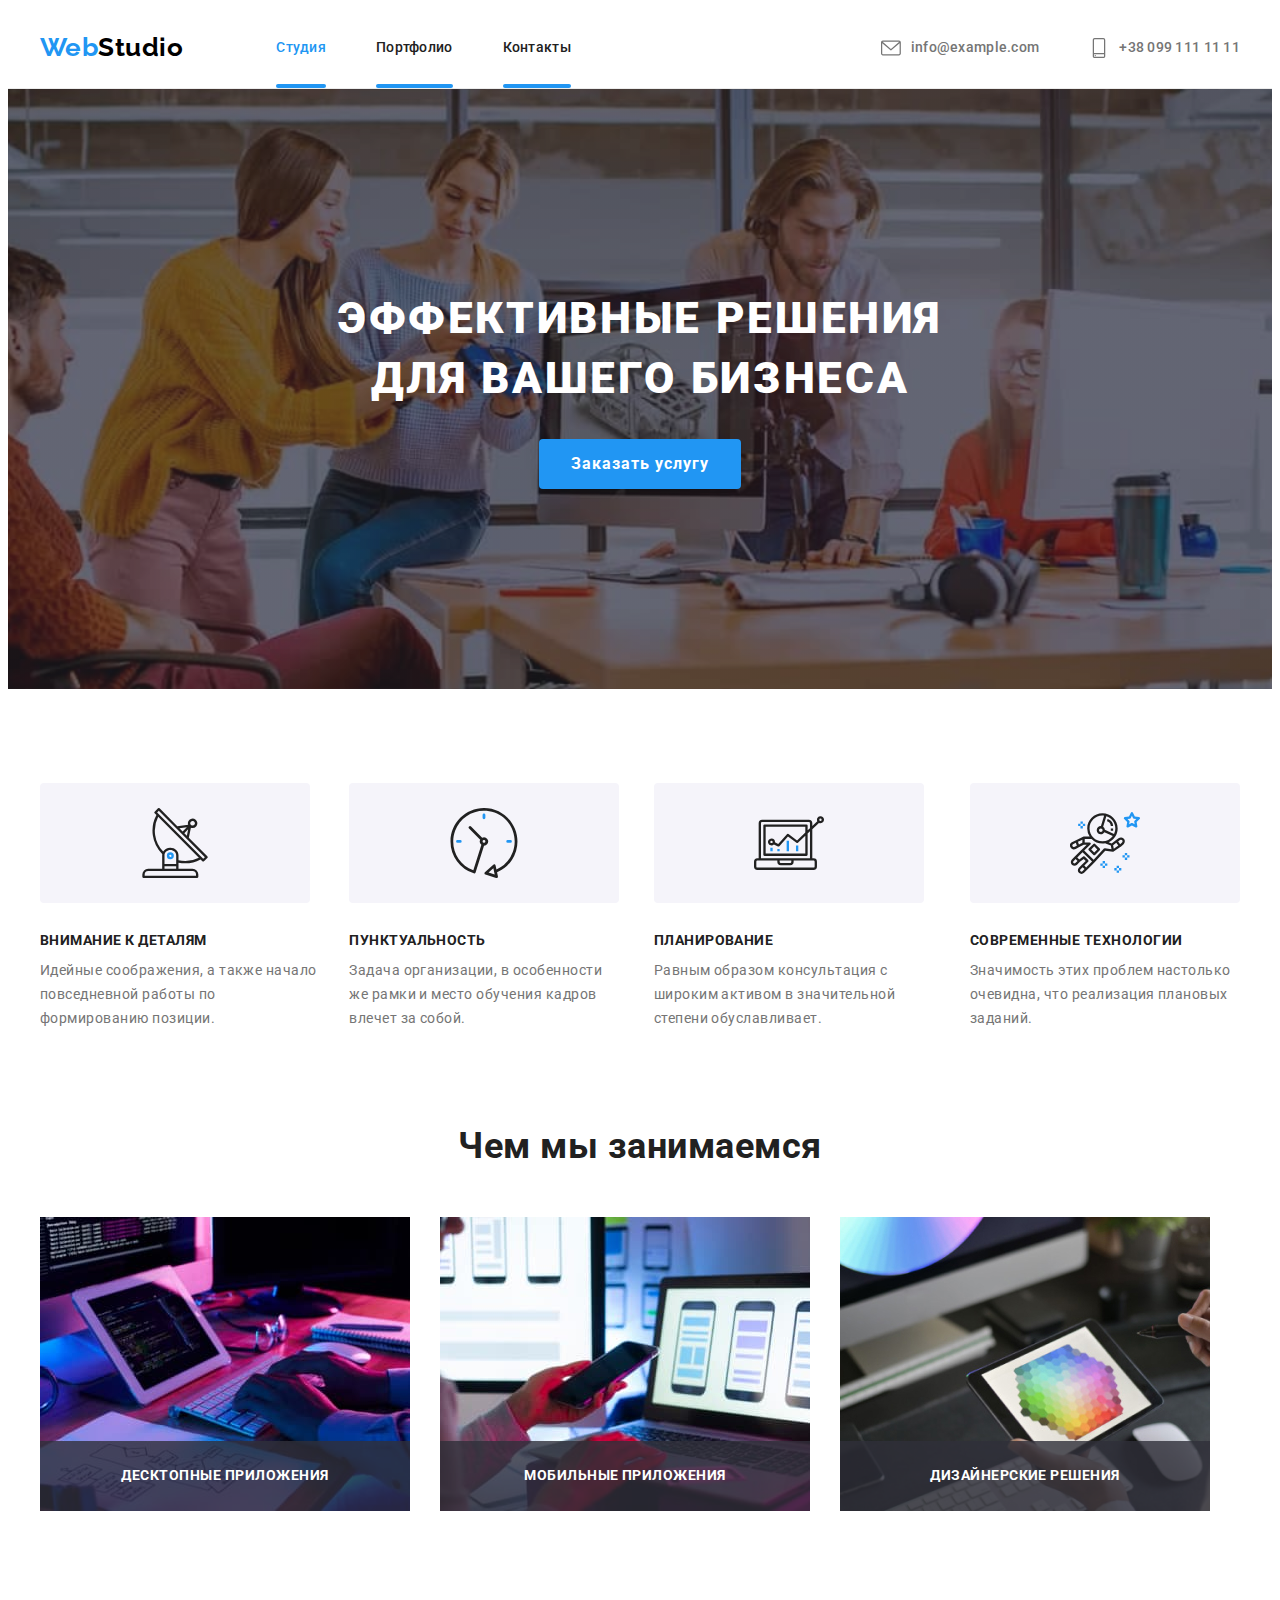
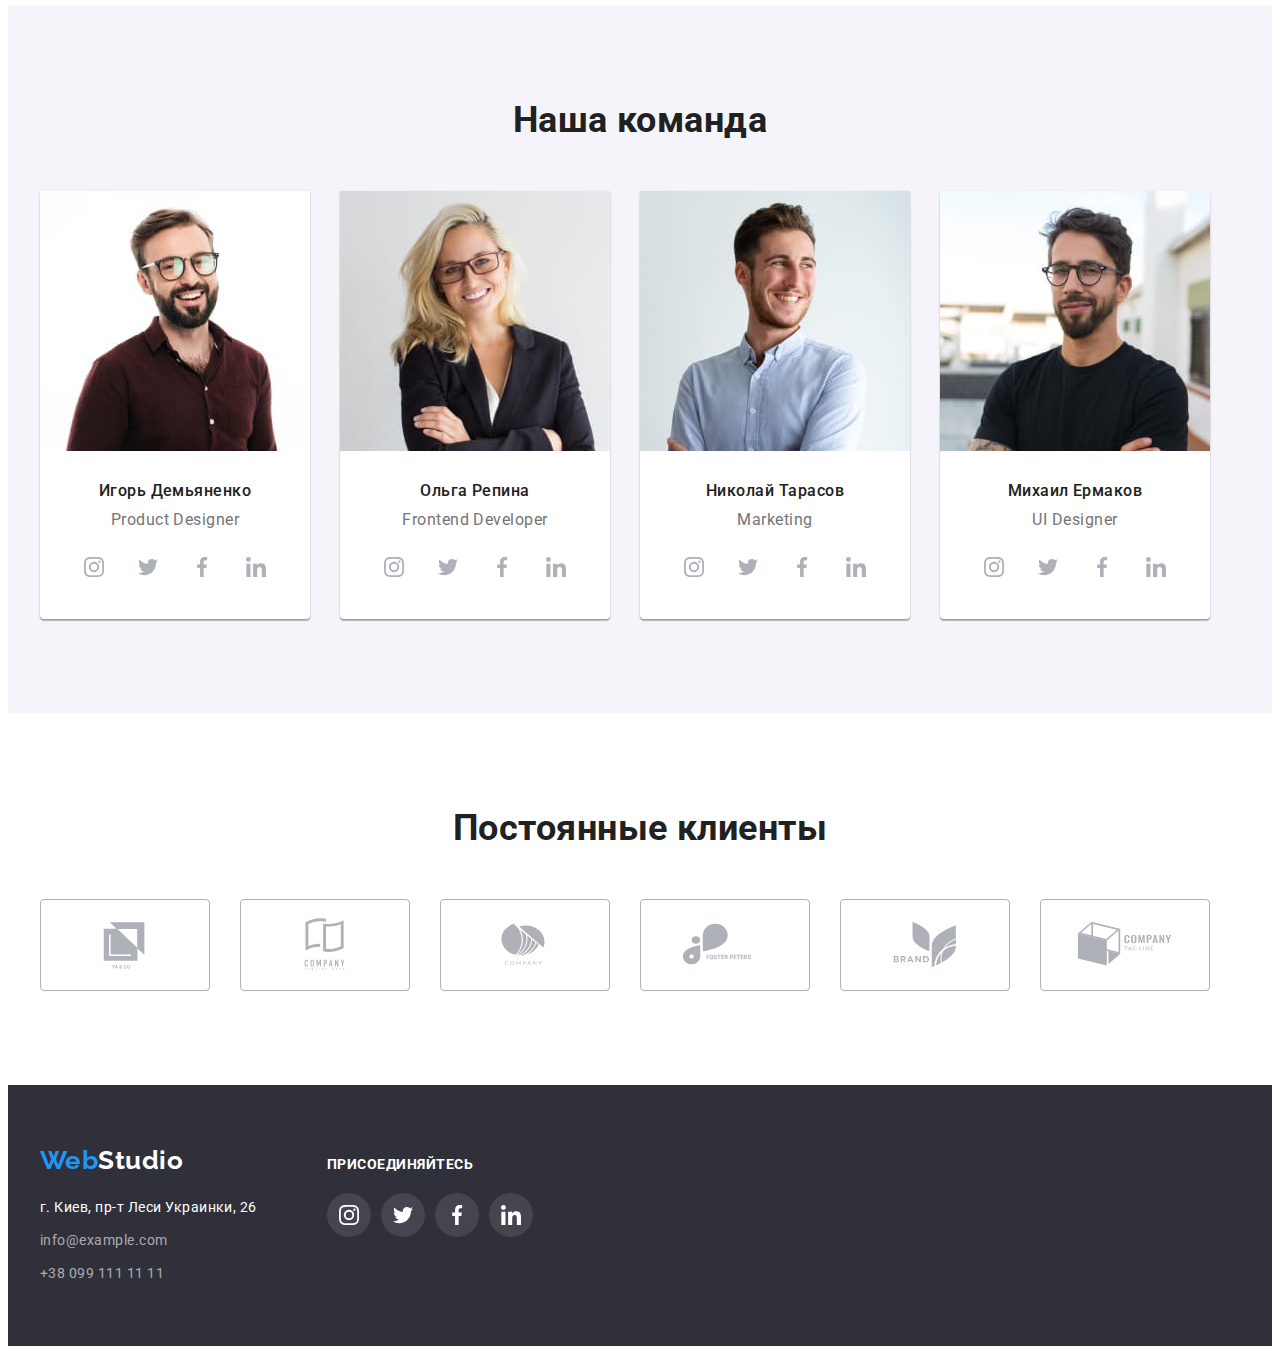
==== commit a498b998: "features-overlay" ====
--- a/index.html
+++ b/index.html
@@ -18,9 +18,15 @@
             <a class="logo" href="/"><span>Web</span>Studio</a>
         
             <ul class="site-nav">
-                <li class="item"><a class="link current" href="./index.html">Студия</a></li>
-                <li class="item"><a class="link" href="./portfolio.html">Портфолио</a></li>
-                <li class="item"><a class="link" href="">Контакты</a></li>
+                <li class="item">
+                    <a class="link current" href="./index.html">Студия</a>
+                </li>
+                <li class="item">
+                    <a class="link" href="./portfolio.html">Портфолио</a>
+                </li>
+                <li class="item">
+                    <a class="link" href="">Контакты</a>
+                </li>
             </ul>
         
             <ul class="auth-nav">
@@ -108,13 +114,25 @@
                 <h2 class="section-title title">Чем мы занимаемся</h2>
                 <ul class="features-list">
                     <li class="item">
-                        <img src="./images/box1.jpg" alt="Десктопные приложения" width="370">
-                    </li>
-                    <li class="item">
-                        <img src="./images/box2.jpg" alt="Мобильные приложения" width="370">
-                    </li>
-                    <li class="item">
-                        <img src="./images/box3.jpg" alt="Дизайнерские решения" width="370">
+                        <img class="feature-image" src="./images/box1.jpg" alt="Десктопные приложения" width="370">
+                        
+                        <div class="feature-text-container">
+                            <p class="feature-text">Десктопные приложения</p>
+                        </div>
+                    </li>
+                    <li class="item">
+                        <img class="feature-image" src="./images/box2.jpg" alt="Мобильные приложения" width="370">
+                        
+                        <div class="feature-text-container">
+                            <p class="feature-text">Мобильные приложения</p>
+                        </div>
+                    </li>
+                    <li class="item">
+                        <img class="feature-image" src="./images/box3.jpg" alt="Дизайнерские решения" width="370">
+                        
+                        <div class="feature-text-container">
+                            <p class="feature-text">Дизайнерские решения</p>
+                        </div>
                     </li>
                 </ul>
             </div>
@@ -389,5 +407,7 @@
             </div>
         </div>
     </footer>
+
+    <script src="./js/modal.js"></script>
 </body>
 </html>--- a/css/styles.css
+++ b/css/styles.css
@@ -62,6 +62,8 @@
 
 /* logo */
 .logo {
+  display: flex;
+  align-items: center;
   color: var(--logo-color);
   font-family: Raleway, sans-serif;
   font-weight: 700;
@@ -76,7 +78,7 @@
 /* nav */
 .nav {
   display: flex;
-  align-items: center;
+  height: 80px;
 }
 
 /* site nav & auth nav*/
@@ -93,6 +95,10 @@
   margin-left: 93px;
 }
 
+.site-nav .item {
+  display: flex;
+}
+
 .site-nav .item + .item,
 .auth-nav .item + .item {
   margin-left: 50px;
@@ -106,6 +112,17 @@
   color: var(--title-text-color);
 }
 
+.site-nav .link:after {
+  display: block;
+  align-items: center;
+  content: '';
+  height: 4px;
+  border-radius: 2px;
+  margin-top: 28px;
+
+  background-color: var(--accent-color);
+}
+
 .site-nav .link:hover,
 .site-nav .link:focus {
   color: var(--accent-color);
@@ -123,7 +140,6 @@
 
 .auth-nav .item {
   display: flex;
-  align-items: center;
 }
 
 .contact-icon {
@@ -134,8 +150,6 @@
 .auth-nav .link {
   display: flex;
   align-items: center;
-  padding-top: 32px;
-  padding-bottom: 32px;
   color: var(--primary-text-color);
 }
 
@@ -151,16 +165,14 @@
 
 /* hero */
 .hero {
-  max-width: 1600px;
   padding-top: 200px;
   padding-bottom: 200px;
   text-align: center;
   background-image: linear-gradient(to right, rgba(47, 48, 58, 0.4), rgba(47, 48, 58, 0.4)),
     url('../images/hero.jpg');
   background-color: #c4c4c4;
-  /* background-repeat: no-repeat; */
   background-size: cover;
-  background-position: center;
+  background-position: center; /* позиция для фонового изображения */
 }
 
 .hero-title {
@@ -261,6 +273,35 @@
   margin-left: var(--card-set-gap);
 }
 
+.feature-image {
+  display: block;
+}
+
+.features-list .item {
+  position: relative;
+}
+
+.feature-text-container {
+  position: absolute;
+  bottom: 0;
+
+  display: flex;
+  justify-content: center;
+  align-items: center;
+  width: 370px;
+  height: 70px;
+
+  background: rgba(47, 48, 58, 0.8);
+}
+
+.feature-text {
+  font-weight: 700;
+  line-height: 1.14;
+  text-transform: uppercase;
+
+  color: var(--primary-white-color);
+}
+
 /* team */
 .team {
   background-color: var(--third-bg-color);
@@ -322,11 +363,13 @@
   fill: var(--icon-color);
 }
 
-.social-link:hover {
+.social-link:hover,
+.social-link:focus {
   background-color: var(--accent-color);
 }
 
-.social-link:hover .social-icon {
+.social-link:hover .social-icon,
+.social-link:focus .social-icon {
   fill: var(--primary-white-color);
 }
 
@@ -359,11 +402,13 @@
   border-radius: 4px;
 }
 
-.clients-link:hover {
+.clients-link:hover,
+.clients-link:focus {
   border-color: var(--accent-color);
 }
 
-.clients-link:hover .client-icon {
+.clients-link:hover .client-icon,
+.clients-link:focus .client-icon {
   fill: var(--accent-color);
 }
 
@@ -415,7 +460,8 @@
   background-color: rgba(255, 255, 255, 0.1);
 }
 
-.footer .social-link:hover {
+.footer .social-link:hover,
+.footer .social-link:focus {
   background-color: var(--accent-color);
 }
 
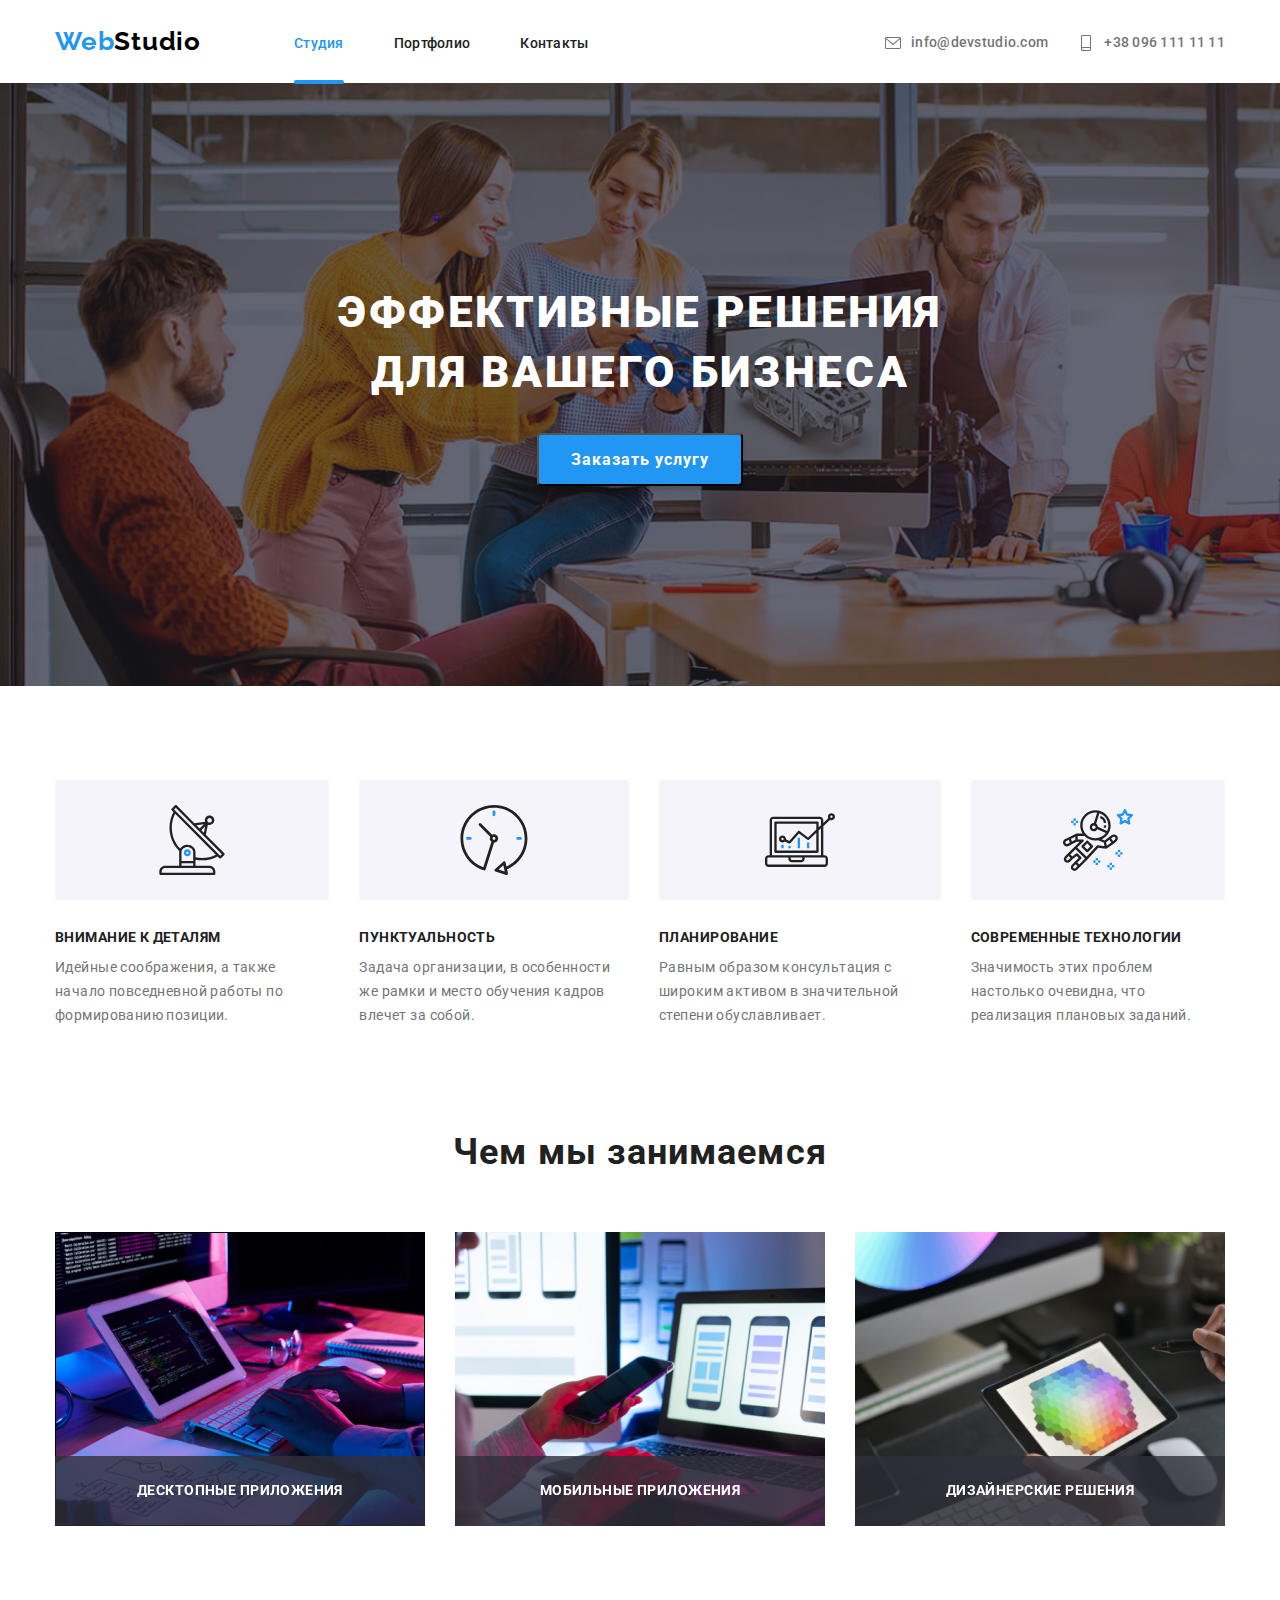
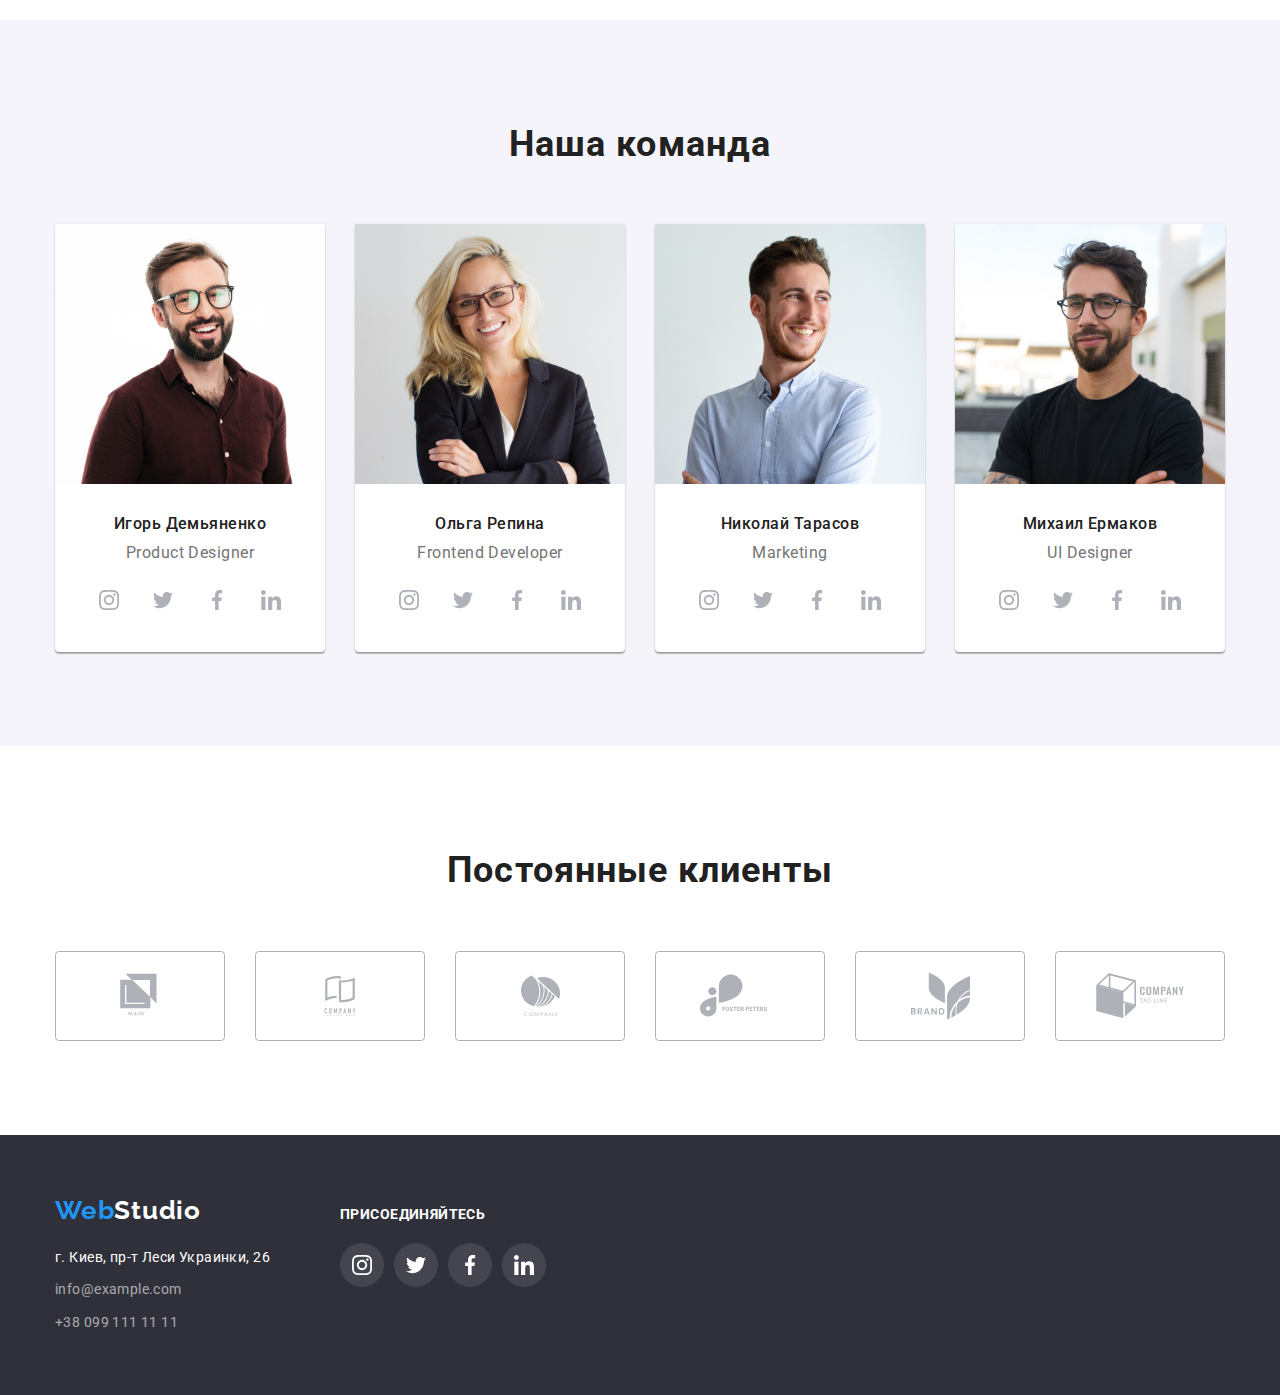
==== commit 8c0cb366: "modal" ====
--- a/index.html
+++ b/index.html
@@ -1,413 +1,471 @@
 <!DOCTYPE html>
-<html lang="ru">
+<html lang="en">
+
 <head>
     <meta charset="UTF-8">
     <title>WebStudio</title>
-    <link rel="preconnect" href="https://fonts.googleapis.com">
-    <link rel="preconnect" href="https://fonts.gstatic.com" crossorigin>
+    <link rel="preconnect" href="https://fonts.gstatic.com">
     <link href="https://fonts.googleapis.com/css2?family=Raleway:wght@700&family=Roboto:wght@400;500;700;900&display=swap"
-        rel="stylesheet">
-    <link rel="stylesheet" href="https://cdnjs.cloudflare.com/ajax/libs/modern-normalize/1.1.0/modern-normalize.min.css"
-        integrity="sha512-wpPYUAdjBVSE4KJnH1VR1HeZfpl1ub8YT/NKx4PuQ5NmX2tKuGu6U/JRp5y+Y8XG2tV+wKQpNHVUX03MfMFn9Q=="
-        crossorigin="anonymous" referrerpolicy="no-referrer" />
-    <link rel="stylesheet" href="./css/styles.css">
-</head>
+    rel="stylesheet">
+    <link href="https://cdnjs.cloudflare.com/ajax/libs/modern-normalize/1.0.0/modern-normalize.min.css">
+    <link rel="stylesheet" href="css/style.css">
+    </head>
+
 <body>
-    <header class="page-header">
-        <nav class="nav container">
-            <a class="logo" href="/"><span>Web</span>Studio</a>
-        
-            <ul class="site-nav">
-                <li class="item">
-                    <a class="link current" href="./index.html">Студия</a>
+    <header class="header">
+        <div class="container">
+            <nav class="main-nav">
+                <a class="header-logo" href="./index.html" aria-label="логотип сайта">
+                    <span>Web</span>Studio
+                </a>
+                <ul class="site-nav list">
+                    <li class="item">
+                        <a class="link current" href="./index.html"> Студия </a>
+                    </li>
+                    <li class="item">
+                        <a class="link" href="portfolio.html"> Портфолио </a>
+                    </li>
+                    <li class="item">
+                        <a class="link" href=""> Контакты </a>
+                    </li>
+                </ul>
+
+                <ul class="address-nav list">
+                    <li class="item">
+                        <a class="nav-emailtel" href="mailto:info@devstudio.com">
+                            <svg class="emailtel-icon">
+                                <use href="./images/sprite.svg#envelope"></use>
+                            </svg>
+                            <span>info@devstudio.com </span>
+                        </a>
+                    </li>
+                    <li class="item">
+                        <a class="nav-emailtel" href="tel:+380991111111">
+                            <svg class="emailtel-icon">
+                                <use href="./images/sprite.svg#smartphone"></use>
+                            </svg>
+                            <span>+38 096 111 11 11</span>
+                        </a>    
+                    </li>
+                </ul>
+            </nav>
+        </div>
+    </header>
+
+    <main>
+        <!--MODAL WINDOW-->
+        <div class="backdrop-service is-hidden" data-modal>
+            <div class="modal">
+                <button class="close-button" data-modal-close>
+                    <svg class="close-icon">
+                        <use href="./images/sprite.svg#close"></use>
+                    </svg>
+                </button>
+            </div>
+        </div>
+
+        <!-- HERO -->
+        <section class="hero">
+            <div class="container">
+                <ul class="hero-content list">
+                    <li class="item">
+                        <h1 class="hero-title">Эффективные решения для Вашего бизнеса</h1>
+                    </li>
+                    <li>
+                        <button class="hero-button" data-modal-open>Заказать услугу</button>
+                    </li>
+                </ul>
+            </div>
+        </section>
+
+        <!-- FEATURES -->
+        <section class="features">
+            <div class="container">
+                <ul class="features-card-set list">
+                    <li class="item">
+                        <div class="features-card-content">
+                            <div class="features-card-image">
+                                <svg class="features-card-icon">
+                                    <use href="./images/sprite.svg#feature-antenna"></use>
+                                </svg>
+                            </div>
+                            <p class="features-title">Внимание к деталям</p>
+                            <p class="features-text">Идейные соображения, а также начало повседневной работы по формированию позиции.</p>
+                        </div>
+                    </li>
+
+                    <li class="item">
+                        <div class="features-card-content">
+                            <div class="features-card-image">
+                                <svg class="features-card-icon">
+                                    <use href="./images/sprite.svg#feature-clock"></use>
+                                </svg>
+                            </div>
+                            <p class="features-title">Пунктуальность</p>
+                            <p class="features-text">Задача организации, в особенности же рамки и место обучения кадров влечет за собой.</p>
+                        </div>
+                    </li>
+
+                    <li class="item">
+                        <div class="features-card-content">
+                            <div class="features-card-image">
+                                <svg class="features-card-icon">
+                                    <use href="./images/sprite.svg#feature-diagram"></use>
+                                </svg>
+                            </div>
+                            <p class="features-title">Планирование</p>
+                            <p class="features-text">Равным образом консультация с широким активом в значительной степени обуславливает.</p>
+                        </div>
+                    </li>
+
+                    <li class="item">
+                        <div class="features-card-content">
+                            <div class="features-card-image">
+                                <svg class="features-card-icon">
+                                    <use href="./images/sprite.svg#feature-astronaut"></use>
+                                </svg>
+                            </div>
+                            <p class="features-title">Современные технологии</p>
+                            <p class="features-text">Значимость этих проблем настолько очевидна, что реализация плановых заданий.</p>
+                        </div>
+                    </li>
+                </ul>
+            </div>
+        </section>
+
+
+        <!-- ABOUT -->
+        <section class="about">
+            <div class="container">
+                <div class="title">
+                    <h2> Чем мы занимаемся </h2>
+                </div>
+                <ul class="about-card-set list">
+                    <li class="item">
+                        <div class="about-card-thumb">
+                            <img class="about-image" src="./images/imgbox_1.png" alt="складаємо план-схему сайту" width="370" height="294">
+                        </div>
+                        <div class="about-text">
+                            <p>Десктопные приложения</p>
+                        </div>
+                    </li>
+                    <li class="item">
+                        <div class="about-card-thumb">
+                            <img class="about-image" src="./images/imgbox_2.png" alt="припасовуємо для використання на мобільному пристрої" width="370" height="294">
+                        </div>
+                        <div class="about-text">
+                            <p>Мобильные приложения</p>
+                        </div>
+                    </li>
+                    <li class="item">
+                        <div class="about-card-thumb">
+                            <img class="about-image" src="./images/imgbox_3.png" alt="удосконалюємо дизайн" width="370" height="294">
+                        </div>
+                        <div class="about-text">
+                            <p>Дизайнерские решения</p>
+                        </div>
+                    </li>
+                </ul>
+            </div>
+        </section>
+
+        <!-- TEAM -->
+        <section class="team">
+            <div class="container">
+                <div class="title">
+                    <h2>Наша команда</h2>
+                </div>
+                <ul class="team-card-set list">
+                    <li class="item">
+                        <div class="team-one-card">
+                            <div class="team-card-thumb">
+                                <img src="./images/team_item_1.jpg" alt="Игорь Демьяненко, Product Designer" width="270" height="260">
+                            </div>
+                            <div class="team-card-content">
+                                <p class="team-title">Игорь Демьяненко</p>
+                                <p class="team-text">Product Designer</p>
+                                <ul class="social-list list">
+                                    <li class="item">
+                                        <a class="social-list-link" href="#">
+                                            <svg class="social-list-icon">
+                                                <use href="./images/sprite.svg#instagram"></use>
+                                            </svg>
+                                        </a>
+                                    </li>  
+                                    <li class="item">
+                                        <a class="social-list-link" href="#">
+                                            <svg class="social-list-icon">
+                                                <use href="./images/sprite.svg#twitter"></use>
+                                            </svg>
+                                        </a>
+                                    </li>   
+                                    <li class="item">
+                                        <a class="social-list-link" href="#">
+                                            <svg class="social-list-icon">
+                                                <use href="./images/sprite.svg#facebook"></use>
+                                            </svg>
+                                        </a>
+                                    </li>   
+                                    <li class="item">
+                                        <a class="social-list-link" href="#">
+                                            <svg class="social-list-icon">
+                                                <use href="./images/sprite.svg#linkedin"></use>
+                                            </svg>
+                                        </a>
+                                    </li>                                 
+                                </ul>
+                            </div>
+                        </div>
+                    </li>
+
+                    <li class="item">
+                        <div class="team-one-card">
+                            <div class="team-card-thumb">
+                                <img src="./images/team_item_2.jpg" alt="Ольга Репина, Frontend Developer" width="270"
+                                    height="260">
+                            </div>
+                            <div class="team-card-content">
+                                <p class="team-title">Ольга Репина</p>
+                                <p class="team-text">Frontend Developer</p>
+                                <ul class="social-list list">
+                                    <li class="item">
+                                        <a class="social-list-link" href="#">
+                                            <svg class="social-list-icon">
+                                                <use href="./images/sprite.svg#instagram"></use>
+                                            </svg>
+                                        </a>
+                                    </li>   
+                                    <li class="item">
+                                        <a class="social-list-link" href="#">
+                                            <svg class="social-list-icon">
+                                                <use href="./images/sprite.svg#twitter"></use>
+                                            </svg>
+                                        </a>
+                                    </li>   
+                                    <li class="item">
+                                        <a class="social-list-link" href="#">
+                                            <svg class="social-list-icon">
+                                                <use href="./images/sprite.svg#facebook"></use>
+                                            </svg>
+                                        </a>
+                                    </li>   
+                                    <li class="item">
+                                        <a class="social-list-link" href="#">
+                                            <svg class="social-list-icon">
+                                                <use href="./images/sprite.svg#linkedin"></use>
+                                            </svg>
+                                        </a>
+                                    </li>                                
+                                </ul>
+                            </div>
+                        </div>
+                    </li>
+
+                    <li class="item">
+                        <div class="team-one-card">
+                            <div class="team-card-thumb">
+                                <img src="./images/team_item_3.jpg" alt="Николай Тарасов, Marketing" width="270" height="260">
+                            </div>
+                            <div class="team-card-content">
+                                <p class="team-title">Николай Тарасов</p>
+                                <p class="team-text">Marketing</p>
+                                <ul class="social-list list">
+                                    <li class="item">
+                                        <a class="social-list-link" href="#">
+                                            <svg class="social-list-icon">
+                                                <use href="./images/sprite.svg#instagram"></use>
+                                            </svg>
+                                        </a>
+                                    </li> 
+                                    <li class="item">
+                                        <a class="social-list-link" href="#">
+                                            <svg class="social-list-icon">
+                                                <use href="./images/sprite.svg#twitter"></use>
+                                            </svg>
+                                        </a>
+                                    </li>   
+                                    <li class="item">
+                                        <a class="social-list-link" href="#">
+                                            <svg class="social-list-icon">
+                                                <use href="./images/sprite.svg#facebook"></use>
+                                            </svg>
+                                        </a>
+                                    </li>   
+                                    <li class="item">
+                                        <a class="social-list-link" href="#">
+                                            <svg class="social-list-icon">
+                                                <use href="./images/sprite.svg#linkedin"></use>
+                                            </svg>
+                                        </a>
+                                    </li>                                  
+                                </ul>
+                            </div>
+                        </div>
+                    </li>
+
+                    <li class="item">
+                        <div class="team-one-card">
+                            <div class="team-card-thumb">
+                                <img class="team-image" src="./images/team_item_4.jpg" alt="Михаил Ермаков, UI Designer" width="270" height="260">
+                            </div>
+                            <div class="team-card-content">
+                                <p class="team-title">Михаил Ермаков </p>
+                                <p class="team-text">UI Designer</p>
+                                <ul class="social-list list">
+                                    <li class="item">
+                                        <a class="social-list-link" href="#">
+                                            <svg class="social-list-icon">
+                                                <use href="./images/sprite.svg#instagram"></use>
+                                            </svg>
+                                        </a>
+                                    </li>  
+                                    <li class="item">
+                                        <a class="social-list-link" href="#">
+                                            <svg class="social-list-icon">
+                                                <use href="./images/sprite.svg#twitter"></use>
+                                            </svg>
+                                        </a>
+                                    </li>   
+                                    <li class="item">
+                                        <a class="social-list-link" href="#">
+                                            <svg class="social-list-icon">
+                                                <use href="./images/sprite.svg#facebook"></use>
+                                            </svg>
+                                        </a>
+                                    </li>   
+                                    <li class="item">
+                                        <a class="social-list-link" href="#">
+                                            <svg class="social-list-icon">
+                                                <use href="./images/sprite.svg#linkedin"></use>
+                                            </svg>
+                                        </a>
+                                    </li>                                 
+                                </ul>
+                            </div>
+                        </div>
+                    </li>
+                </ul>
+            </div>
+        </section>
+
+        <!-- CLIENTS -->
+        <section class="clients">
+            <div class="container">
+                <div class="title">
+                    <h2>Постоянные клиенты</h2>
+                </div>
+                <ul class="clients-card-set list">
+                    <li class="item">                        
+                        <a class="clients-link" href="#">
+                            <svg class="clients-icon" width="44.27">
+                                <use href="./images/sprite.svg#clients-logo-1"></use>
+                            </svg>
+                        </a>
+                    </li>
+
+                    <li class="item">
+                        <a class="clients-link" href="#">
+                            <svg class="clients-icon" width="40">
+                                <use href="./images/sprite.svg#clients-logo-2"></use>
+                            </svg>
+                        </a>
+                    </li>
+
+                    <li class="item">
+                        <a class="clients-link" href="#">
+                            <svg class="clients-icon" width="41">
+                                <use href="./images/sprite.svg#clients-logo-3"></use>
+                            </svg>
+                        </a>
+                    </li>
+
+                    <li class="item">
+                        <a class="clients-link" href="#">
+                            <svg class="clients-icon" width="79.66">
+                                <use href="./images/sprite.svg#clients-logo-4"></use>
+                            </svg>
+                        </a>
+                    </li>
+
+                    <li class="item">
+                        <a class="clients-link" href="#">
+                            <svg class="clients-icon" width="59">
+                                <use href="./images/sprite.svg#clients-logo-5"></use>
+                            </svg>
+                        </a>
+                    </li>
+
+                    <li class="item">
+                        <a class="clients-link" href="#">
+                            <svg class="clients-icon" width="88.48">
+                                <use href="./images/sprite.svg#clients-logo-6"></use>
+                            </svg>
+                        </a>
+                    </li>
+                </ul>
+            </div>
+        </section>
+    </main>
+
+    <footer class="footer">
+        <div class="container">
+            <ul class="footer-list list">
+                <li class="footer-list-item">
+                    <a class="footer-logo" href="index.html" aria-label="логотип сайта">
+                        <span>Web</span>Studio
+                    </a>
+                    <ul class="footer-list-contacts list">
+                        <li class="item">
+                            <a class="footer-map" href="https://goo.gl/maps/fek92LK9uQJUZKR86" target="_blank">г. Киев, пр-т
+                                Леси Украинки, 26</a>
+                        </li>
+                        <li class="item">
+                            <a class="footer-emailtel" href="mailto:info@example.com">info@example.com</a>
+                        </li>
+                        <li class="item">
+                            <a class="footer-emailtel" href="tel:+380991111111">+38 099 111 11 11</a>
+                        </li>
+                    </ul>
                 </li>
-                <li class="item">
-                    <a class="link" href="./portfolio.html">Портфолио</a>
-                </li>
-                <li class="item">
-                    <a class="link" href="">Контакты</a>
+
+                <li class="footer-list-item">
+                    <p class="footer-title">присоединяйтесь</p>
+                    <ul class="social-list list">
+                        <li class="item">
+                        <a class="social-list-link" href="#">
+                            <svg class="social-list-icon">
+                                <use href="./images/sprite.svg#instagram"></use>
+                            </svg>
+                        </a>
+                    </li>
+                        <li class="item">
+                        <a class="social-list-link" href="#">
+                            <svg class="social-list-icon">
+                                <use href="./images/sprite.svg#twitter"></use>
+                            </svg>
+                        </a>
+                    </li>
+                        <li class="item">
+                        <a class="social-list-link" href="#">
+                            <svg class="social-list-icon">
+                                <use href="./images/sprite.svg#facebook"></use>
+                            </svg>
+                        </a>
+                    </li>
+                        <li class="item">
+                        <a class="social-list-link" href="#">
+                            <svg class="social-list-icon">
+                                <use href="./images/sprite.svg#linkedin"></use>
+                            </svg>
+                        </a>
+                    </li>
+                    </ul>
                 </li>
             </ul>
-        
-            <ul class="auth-nav">
-                <li class="item">
-                    <a class="link" href="mailto:info@example.com">
-                        <svg class="contact-icon" aria-label="envelope" width="20" height="20">
-                            <use href="./images/sprite.svg#envelope"></use>
-                        </svg>
-                        <p>info@example.com</p>
-                    </a>
-                </li>
-                
-                <li class="item">
-                    <a class="link" href="tel:+380991111111">
-                        <svg class="contact-icon" aria-label="envelope" width="20" height="20">
-                            <use href="./images/sprite.svg#smartphone"></use>
-                        </svg>                 
-                        <p>+38 099 111 11 11</p>
-                    </a>
-                </li>
-            </ul>
-        </nav>
-    </header>
-    
-    <main>
-        <section class="hero">
-            <h1 class="hero-title">
-                Эффективные решения для вашего бизнеса
-            </h1>
-            <button class="hero-button" type="button">Заказать услугу</button>
-        </section>
-    
-        <section class="advantages section">
-            <div class="container">
-
-                <h2 class="section-title title">Преимущества</h2>
-                <ul class="advantages-list">
-                    <li class="item">
-                        <div class="thumb" aria-label="antenna">
-                            <svg class="advantage-icon" width="70" height="70">
-                                <use href="./images/sprite.svg#antenna"></use>
-                            </svg>
-                        </div>
-                        <h3 class="advantages-title title">Внимание к деталям</h3>
-                        <p class="advatages-text">Идейные соображения, а также начало повседневной работы по формированию
-                            позиции.</p>
-                    </li>
-                    <li class="item">
-                        <div class="thumb" aria-label="clock">
-                            <svg class="advantage-icon" width="70" height="70">
-                                <use href="./images/sprite.svg#clock"></use>
-                            </svg>
-                        </div>
-                        
-                        <h3 class="advantages-title title">Пунктуальность</h3>
-                        <p class="advatages-text">Задача организации, в особенности же рамки и место обучения кадров влечет за
-                            собой.</p>
-                    </li>
-                    <li class="item">
-                        <div class="thumb" aria-label="diagram">
-                            <svg class="advantage-icon" width="70" height="70">
-                                <use href="./images/sprite.svg#diagram"></use>
-                            </svg>
-                        </div>
-                        <h3 class="advantages-title title">Планирование</h3>
-                        <p class="advatages-text">Равным образом консультация с широким активом в значительной степени
-                            обуславливает.</p>
-                    </li>
-                    <li class="item">
-                        <div class="thumb" aria-label="astronaut">
-                            <svg class="advantage-icon" width="70" height="70">
-                                <use href="./images/sprite.svg#astronaut"></use>
-                            </svg>
-                        </div>
-                        <h3 class="advantages-title title">Современные технологии</h3>
-                        <p class="advatages-text">Значимость этих проблем настолько очевидна, что реализация плановых заданий.
-                        </p>
-                    </li>
-                </ul>
-            </div>
-        </section>
-    
-        <section class="section">
-            <div class="container">
-                <h2 class="section-title title">Чем мы занимаемся</h2>
-                <ul class="features-list">
-                    <li class="item">
-                        <img class="feature-image" src="./images/box1.jpg" alt="Десктопные приложения" width="370">
-                        
-                        <div class="feature-text-container">
-                            <p class="feature-text">Десктопные приложения</p>
-                        </div>
-                    </li>
-                    <li class="item">
-                        <img class="feature-image" src="./images/box2.jpg" alt="Мобильные приложения" width="370">
-                        
-                        <div class="feature-text-container">
-                            <p class="feature-text">Мобильные приложения</p>
-                        </div>
-                    </li>
-                    <li class="item">
-                        <img class="feature-image" src="./images/box3.jpg" alt="Дизайнерские решения" width="370">
-                        
-                        <div class="feature-text-container">
-                            <p class="feature-text">Дизайнерские решения</p>
-                        </div>
-                    </li>
-                </ul>
-            </div>
-        </section>
-    
-        <section class="team section">
-            <div class="container">
-                <h2 class="section-title title">Наша команда</h2>
-                <ul class="team-list">
-                    <li class="item">
-                        <img class="team-image" src="./images/team1.jpg" alt="Игорь Демьяненко" width="270">
-                        <div class="team-content">
-                            <h3 class="team-title title">Игорь Демьяненко</h3>
-                            <p class="team-text">Product Designer</p>
-                        
-                            <ul class="social-list">
-                                <li class="social-list-item">
-                                    <a class="social-link" href="">
-                                        <svg class="social-icon" width="20" height="20">
-                                            <use href="./images/sprite.svg#instagram"></use>
-                                        </svg>
-                                    </a>
-                                </li>
-                                <li class="social-list-item">
-                                    <a class="social-link" href="">
-                                        <svg class="social-icon" width="20" height="20">
-                                            <use href="./images/sprite.svg#twitter"></use>
-                                        </svg>
-                                    </a>
-                                </li>
-                                <li class="social-list-item">
-                                    <a class="social-link" href="">
-                                        <svg class="social-icon" width="20" height="20">
-                                            <use href="./images/sprite.svg#facebook"></use>
-                                        </svg>
-                                    </a>
-                                </li>
-                                <li class="social-list-item">
-                                    <a class="social-link" href="">
-                                        <svg class="social-icon" width="20" height="20">
-                                            <use href="./images/sprite.svg#linkedin"></use>
-                                        </svg>
-                                    </a>
-                                </li>
-                            </ul>
-                        </div>                        
-                    </li>
-
-                    <li class="item">
-                        <img class="team-image" src="./images/team2.jpg" alt="Ольга Репина" width="270">
-                        <div class="team-content">
-                            <h3 class="team-title title">Ольга Репина</h3>
-                            <p class="team-text">Frontend Developer</p>
-                            
-                        <ul class="social-list">
-                            <li class="social-list-item">
-                                <a class="social-link" href="">
-                                    <svg class="social-icon" width="20" height="20">
-                                        <use href="./images/sprite.svg#instagram"></use>
-                                    </svg>
-                                </a>
-                            </li>
-                            <li class="social-list-item">
-                                <a class="social-link" href="">
-                                    <svg class="social-icon" width="20" height="20">
-                                        <use href="./images/sprite.svg#twitter"></use>
-                                    </svg>
-                                </a>
-                            </li>
-                            <li class="social-list-item">
-                                <a class="social-link" href="">
-                                    <svg class="social-icon" width="20" height="20">
-                                        <use href="./images/sprite.svg#facebook"></use>
-                                    </svg>
-                                </a>
-                            </li>
-                            <li class="social-list-item">
-                                <a class="social-link" href="">
-                                    <svg class="social-icon" width="20" height="20">
-                                        <use href="./images/sprite.svg#linkedin"></use>
-                                    </svg>
-                                </a>
-                            </li>
-                        </ul>
-                        </div>                        
-                    </li>
-
-                    <li class="item">
-                        <img class="team-image" src="./images/team3.jpg" alt="Николай Тарасов" width="270">
-                        <div class="team-content">
-                            <h3 class="team-title title">Николай Тарасов</h3>
-                            <p class="team-text">Marketing</p>
-
-                        <ul class="social-list">
-                            <li class="social-list-item">
-                                <a class="social-link" href="">
-                                    <svg class="social-icon" width="20" height="20">
-                                        <use href="./images/sprite.svg#instagram"></use>
-                                    </svg>
-                                </a>
-                            </li>
-                            <li class="social-list-item">
-                                <a class="social-link" href="">
-                                    <svg class="social-icon" width="20" height="20">
-                                        <use href="./images/sprite.svg#twitter"></use>
-                                    </svg>
-                                </a>
-                            </li>
-                            <li class="social-list-item">
-                                <a class="social-link" href="">
-                                    <svg class="social-icon" width="20" height="20">
-                                        <use href="./images/sprite.svg#facebook"></use>
-                                    </svg>
-                                </a>
-                            </li>
-                            <li class="social-list-item">
-                                <a class="social-link" href="">
-                                    <svg class="social-icon" width="20" height="20">
-                                        <use href="./images/sprite.svg#linkedin"></use>
-                                    </svg>
-                                </a>
-                            </li>
-                        </ul>
-                        </div>                        
-                    </li>
-
-                    <li class="item">
-                        <img class="team-image" src="./images/team4.jpg" alt="Михаил Ермаков" width="270">
-                        <div class="team-content">
-                            <h3 class="team-title title">Михаил Ермаков</h3>
-                            <p class="team-text">UI Designer</p>
-                            <ul class="social-list">
-                                <li class="social-list-item">
-                                    <a class="social-link" href="">
-                                        <svg class="social-icon" width="20" height="20">
-                                            <use href="./images/sprite.svg#instagram"></use>
-                                        </svg>
-                                    </a>
-                                </li>
-                                <li class="social-list-item">
-                                    <a class="social-link" href="">
-                                        <svg class="social-icon" width="20" height="20">
-                                            <use href="./images/sprite.svg#twitter"></use>
-                                        </svg>
-                                    </a>
-                                </li>
-                                <li class="social-list-item">
-                                    <a class="social-link" href="">
-                                        <svg class="social-icon" width="20" height="20">
-                                            <use href="./images/sprite.svg#facebook"></use>
-                                        </svg>
-                                    </a>
-                                </li>
-                                <li class="social-list-item">
-                                    <a class="social-link" href="">
-                                        <svg class="social-icon" width="20" height="20">
-                                            <use href="./images/sprite.svg#linkedin"></use>
-                                        </svg>
-                                    </a>
-                                </li>
-                            </ul>
-                        </div>                        
-                    </li>
-                </ul>
-            </div>
-        </section>
-
-        <section class="clients section">
-            <div class="container">
-                <h2 class="section-title title">
-                    Постоянные клиенты
-                </h2>
-                <ul class="clients-list">
-                    <li class="item">
-                        <a class="clients-link" href="">
-                            <svg class="client-icon" width="106" height="60">
-                                <use href="./images/sprite.svg#logo-1"></use>
-                            </svg>
-                        </a>
-                    </li>
-                    <li class="item">
-                        <a class="clients-link" href="">
-                            <svg class="client-icon" width="106" height="60">
-                                <use href="./images/sprite.svg#logo-2"></use>
-                            </svg>
-                        </a>
-                    </li>
-                    <li class="item">
-                        <a class="clients-link" href="">
-                            <svg class="client-icon" width="106" height="60">
-                                <use href="./images/sprite.svg#logo-3"></use>
-                            </svg>
-                        </a>
-                    </li>
-                    <li class="item">
-                        <a class="clients-link" href="">
-                            <svg class="client-icon" width="106" height="60">
-                                <use href="./images/sprite.svg#logo-4"></use>
-                            </svg>
-                        </a>
-                    </li>
-                    <li class="item">
-                        <a class="clients-link" href="">
-                            <svg class="client-icon" width="106" height="60">
-                                <use href="./images/sprite.svg#logo-5"></use>
-                            </svg>
-                        </a>
-                    </li>
-                    <li class="item">
-                        <a class="clients-link" href="">
-                            <svg class="client-icon" width="106" height="60">
-                                <use href="./images/sprite.svg#logo-6"></use>
-                            </svg>
-                        </a>
-                    </li>
-                </ul>
-            </div>
-
-        </section>
-    </main>
-    
-    <footer class="footer">
-        <div class="container">
-            <div class="footer-content">
-
-                <div class="address-container">
-                    <a class="logo" href="/"><span>Web</span>Studio</a>
-                    <address class="footer-contacts">
-                        <p>г. Киев, пр-т Леси Украинки, 26</p>
-                        <ul>
-                            <a class="link" href="mailto:info@example.com">info@example.com</a>
-                            <a class="link" href="tel:+380991111111">+38 099 111 11 11</a>
-                        </ul>
-                    </address>
-                </div>
- 
-                <div class="wellcome-container">
-                    <p class="wellcome-title">
-                        Присоединяйтесь
-                    </p>
-                    <ul class="social-list">
-                        <li class="social-list-item">
-                            <a class="social-link" href="">
-                                <svg class="social-icon" width="20" height="20">
-                                    <use href="./images/sprite.svg#instagram"></use>
-                                </svg>
-                            </a>
-                        </li>
-                        <li class="social-list-item">
-                            <a class="social-link" href="">
-                                <svg class="social-icon" width="20" height="20">
-                                    <use href="./images/sprite.svg#twitter"></use>
-                                </svg>
-                            </a>
-                        </li>
-                        <li class="social-list-item">
-                            <a class="social-link" href="">
-                                <svg class="social-icon" width="20" height="20">
-                                    <use href="./images/sprite.svg#facebook"></use>
-                                </svg>
-                            </a>
-                        </li>
-                        <li class="social-list-item">
-                            <a class="social-link" href="">
-                                <svg class="social-icon" width="20" height="20">
-                                    <use href="./images/sprite.svg#linkedin"></use>
-                                </svg>
-                            </a>
-                        </li>
-                    </ul>
-                </div>
-            </div>
         </div>
     </footer>
 
     <script src="./js/modal.js"></script>
 </body>
+
 </html>--- a/css/style.css
+++ b/css/style.css
@@ -0,0 +1,770 @@
+:root {
+  --primary-text-color: #757575;
+  --title-text-color: #212121;
+  --accents: #2196f3;
+  --primary-bg-color: #2f303a;
+  --portfolio-cards-gap: 30px;
+  --fill-icon: #afb1b8;
+}
+
+body {
+  font-family: Roboto, sans-serif;
+  margin: 0px;
+}
+
+/*======== CONTAINER ==========*/
+.container {
+  box-sizing: border-box;
+  width: 1200px;
+  margin-left: auto;
+  margin-right: auto;
+  padding-left: 15px;
+  padding-right: 15px;
+}
+
+a {
+  font-weight: 500;
+  font-size: 14px;
+  font-style: normal;
+  line-height: 1.14;
+  text-decoration: none;
+  letter-spacing: 0.02em;
+  color: var(--title-text-color);
+
+  transition-property: color;
+  transition-duration: 250ms;
+  transition-timing-function: cubic-bezier(0.4, 0, 0.2, 1);
+}
+
+.list {
+  list-style: none;
+  padding: 0;
+  margin: 0;
+}
+
+.list .current {
+  color: var(--accents);
+}
+
+h1,
+h2,
+p {
+  margin: 0;
+  padding: 0;
+}
+
+img {
+  display: block;
+  max-width: 100%;
+  height: auto;
+}
+
+/*======== END CONTAINER ==========*/
+
+/*======== NAVIGATION ========*/
+
+.header-logo {
+  font-family: Raleway;
+  font-weight: 700;
+  font-size: 26px;
+  line-height: 1.19;
+  letter-spacing: 0.03em;
+  color: #000000;
+}
+
+.header-logo span {
+  color: var(--accents);
+}
+
+.main-nav {
+  display: flex;
+  align-items: center;
+}
+
+.site-nav {
+  display: flex;
+  margin-left: 93px;
+}
+
+.site-nav .item:not(:last-child) {
+  margin-right: 50px;
+}
+
+.site-nav .item {
+  position: relative;
+
+  padding-top: 33px;
+  padding-bottom: 31px;
+}
+
+.site-nav .link.current::after {
+  position: absolute;
+  display: block;
+  content: "";
+  width: 100%;
+  height: 4px;
+  border-radius: 2px;
+  background-color: var(--accents);
+
+  margin-top: 28px;
+}
+
+.main-nav a:hover,
+.main-nav a:focus {
+  color: var(--accents);
+}
+/*======== END NAVIGATION ========*/
+
+/*======== ADDRESS ========*/
+.address-nav {
+  display: flex;
+  margin-left: auto;
+  align-items: center;
+}
+
+.address-nav .item {
+  display: flex;
+  align-items: center;
+}
+
+.emailtel-icon {
+  fill: var(--primary-text-color);
+  margin-right: 10px;
+  width: 16px;
+  height: 16px;
+}
+
+.address-nav .item:not(:last-child) {
+  margin-right: 30px;
+}
+
+.nav-emailtel {
+  display: flex;
+  align-items: center;
+  font-weight: 500;
+  font-size: 14px;
+  line-height: 1.14;
+  letter-spacing: 0.02em;
+  color: var(--primary-text-color);
+
+  padding-top: 33px;
+  padding-bottom: 31px;
+}
+
+.nav-emailtel:hover .emailtel-icon,
+.nav-emailtel:focus .emailtel-icon {
+  fill: var(--accents);
+
+  transition-duration: 250ms;
+  transition-timing-function: cubic-bezier(0.4, 0, 0.2, 1);
+}
+
+/*======== END ADDRESS ========*/
+
+/*======== MODAL WINDOW ========*/
+.backdrop-service {
+  position: fixed;
+  top: 0;
+  left: 0;
+
+  width: 100%;
+  height: 100%;
+
+  background: rgba(0, 0, 0, 0.2);
+}
+
+.backdrop-service.is-hidden {
+  opacity: 0;
+  pointer-events: none;
+}
+
+.modal {
+  position: absolute;
+  top: 50%;
+  left: 50%;
+  transform: translate(-50%, -50%);
+
+  width: 528px;
+  height: 581px;
+  background: #ffffff;
+  box-shadow: 0px 1px 3px rgba(0, 0, 0, 0.12), 0px 1px 1px rgba(0, 0, 0, 0.14),
+    0px 2px 1px rgba(0, 0, 0, 0.2);
+  border-radius: 4px;
+}
+
+.close-button {
+  position: absolute;
+  top: 0;
+  right: 0;
+
+  margin-right: 8px;
+  margin-top: 8px;
+  display: flex;
+  align-items: center;
+  justify-content: center;
+
+  width: 30px;
+  height: 30px;
+  border-radius: 50%;
+
+  background: #ffffff;
+  border: 1px solid rgba(0, 0, 0, 0.1);
+  box-sizing: border-box;
+}
+
+.close-icon {
+  width: 18px;
+  height: 18px;
+}
+
+/*======== END MODAL WINDOW ========*/
+
+/*======== HERO ========*/
+.hero {
+  background-color: var(--primary-bg-color);
+  padding-bottom: 200px;
+  padding-top: 200px;
+
+  background-color: var(--primary-bg-color);
+  background-image: linear-gradient(
+      rgba(47, 48, 58, 0.4),
+      rgba(47, 48, 58, 0.4)
+    ),
+    url("../images/hero.jpg");
+  background-repeat: no-repeat;
+  background-size: cover;
+}
+
+.hero-content {
+  text-align: center;
+}
+
+.hero-title {
+  display: inline-block;
+  width: 696px;
+  font-weight: 900;
+  font-size: 44px;
+  line-height: 1.36;
+  letter-spacing: 0.06em;
+  text-transform: uppercase;
+  color: #ffffff;
+}
+
+.hero-button {
+  display: inline-block;
+  margin-top: 30px;
+  padding: 10px 32px;
+  min-width: 136px;
+  min-height: 30px;
+
+  font-family: inherit;
+  font-weight: 700;
+  font-size: 16px;
+  line-height: 1.86;
+  letter-spacing: 0.06em;
+  background: var(--accents);
+
+  border-radius: 4px;
+  text-align: center;
+  box-shadow: 0px 4px 4px rgba(0, 0, 0, 0.15);
+  color: #ffffff;
+}
+
+/*======== END HERO ========*/
+
+/*======== FEATURES ========*/
+.features {
+  padding-bottom: 94px;
+  padding-top: 94px;
+}
+.features-card-set {
+  display: flex;
+  justify-content: space-between;
+}
+
+.features-card-item:not(:last-child) {
+  margin-right: 30px;
+}
+
+.features-title {
+  margin-bottom: 10px;
+
+  font-weight: 700;
+  font-size: 14px;
+  line-height: 1.14;
+  letter-spacing: 0.03em;
+  text-transform: uppercase;
+  color: var(--title-text-color);
+}
+
+.features-text {
+  font-weight: 400;
+  font-size: 14px;
+  line-height: 1.71;
+  letter-spacing: 0.03em;
+  color: var(--primary-text-color);
+}
+
+.features-card-image {
+  display: flex;
+  justify-content: center;
+  align-items: center;
+  margin-bottom: 30px;
+
+  height: 120px;
+
+  background: #f5f4fa;
+  border-radius: 4px;
+}
+
+.features-card-icon {
+  width: 70px;
+  height: 70px;
+}
+
+.features-card-set .item:not(:last-child) {
+  margin-right: 30px;
+}
+
+/*======== END FEATURES ========*/
+
+/*======== ABOUT ========*/
+.about {
+  padding-bottom: 94px;
+}
+
+.about-card-set {
+  display: flex;
+  margin-left: calc(-1 * var(--portfolio-cards-gap));
+}
+
+.about-card-set .item {
+  position: relative;
+
+  flex-basis: calc(100% / 3 - var(--portfolio-cards-gap) ;);
+  margin-left: var(--portfolio-cards-gap);
+}
+
+.title {
+  margin-bottom: 50px;
+}
+
+.title h2 {
+  font-weight: 700;
+  font-size: 36px;
+  line-height: 1.67;
+  letter-spacing: 0.03em;
+  color: var(--title-text-color);
+  text-align: center;
+}
+
+.about-text {
+  position: absolute;
+  bottom: 0;
+  left: 0;
+
+  display: flex;
+  align-items: center;
+  justify-content: center;
+  width: 100%;
+  height: 70px;
+
+  background: rgba(47, 48, 58, 0.8);
+}
+
+.about-text p {
+  font-weight: 700;
+  font-size: 14px;
+  line-height: 1.14;
+  text-align: center;
+  letter-spacing: 0.03em;
+  text-transform: uppercase;
+
+  color: #ffffff;
+}
+/*======== END ABOUT ========*/
+
+/*======== TEAM ========*/
+.team {
+  padding-bottom: 94px;
+  padding-top: 94px;
+  background: #f5f4fa;
+}
+
+.team-card-set {
+  display: flex;
+  margin-left: calc(-1 * var(--portfolio-cards-gap));
+}
+
+.team-card-set > .item {
+  flex-basis: calc(100% / 3 - var(--portfolio-cards-gap) ;);
+  margin-left: var(--portfolio-cards-gap);
+
+  background: #ffffff;
+  box-shadow: 0px 1px 3px rgba(0, 0, 0, 0.12), 0px 1px 1px rgba(0, 0, 0, 0.14),
+    0px 2px 1px rgba(0, 0, 0, 0.2);
+  border-radius: 0px 0px 4px 4px;
+}
+
+.team-card-content {
+  text-align: center;
+}
+
+.team-title {
+  padding-top: 30px;
+  padding-bottom: 10px;
+}
+
+.team-title {
+  font-weight: 500;
+  font-size: 16px;
+  line-height: 1.19;
+  letter-spacing: 0.03em;
+  color: var(--title-text-color);
+}
+
+.team-text {
+  font-weight: 400;
+  font-size: 16px;
+  line-height: 1.19;
+  letter-spacing: 0.03em;
+  color: var(--primary-text-color);
+}
+
+.social-list {
+  display: flex;
+  justify-content: space-between;
+
+  padding: 16px 32px 30px 32px;
+}
+
+.social-list-link {
+  display: flex;
+  justify-content: center;
+  align-items: center;
+  width: 44px;
+  height: 44px;
+  border-radius: 50%;
+
+  transition-property: background-color;
+  transition-duration: 250ms;
+  transition-timing-function: cubic-bezier(0.4, 0, 0.2, 1);
+}
+
+.social-list-icon {
+  width: 20px;
+  height: 20px;
+  fill: var(--fill-icon);
+
+  transition-property: fill;
+  transition-duration: 250ms;
+  transition-timing-function: cubic-bezier(0.4, 0, 0.2, 1);
+}
+
+.social-list-link:hover .social-list-icon,
+.social-list-link:focus .social-list-icon {
+  fill: #ffffff;
+}
+
+.social-list-link:hover,
+.social-list-link:focus {
+  background-color: var(--accents);
+}
+
+/*======== END TEAM ========*/
+
+/*======== CLIENTS ========*/
+
+.clients {
+  padding-bottom: 94px;
+  padding-top: 94px;
+}
+
+.clients-card-set {
+  display: flex;
+  justify-content: space-between;
+}
+
+.clients-link {
+  display: flex;
+  justify-content: center;
+  align-items: space-between;
+  width: 170px;
+  height: 90px;
+
+  border: 1px solid #afb1b8;
+  box-sizing: border-box;
+  border-radius: 4px;
+
+  transition-property: border;
+  transition-duration: 250ms;
+  transition-timing-function: cubic-bezier(0.4, 0, 0.2, 1);
+}
+
+.clients-icon {
+  fill: var(--fill-icon);
+
+  transition-property: fill;
+  transition-duration: 250ms;
+  transition-timing-function: cubic-bezier(0.4, 0, 0.2, 1);
+}
+
+.clients-link:hover .clients-icon,
+.clients-link:focus .clients-icon {
+  fill: var(--accents);
+}
+
+.clients-link:hover,
+.clients-link:focus {
+  border-color: var(--accents);
+}
+
+/*======== END CLIENTS ========*/
+
+/*======== FOOTER ========*/
+.footer {
+  background-color: var(--primary-bg-color);
+  padding-top: 60px;
+  padding-bottom: 60px;
+}
+
+.footer-list {
+  display: flex;
+}
+
+.footer-logo {
+  display: inline-block;
+  margin-bottom: 20px;
+
+  font-family: Raleway;
+  font-weight: 700;
+  font-size: 26px;
+  line-height: 1.19;
+  letter-spacing: 0.03em;
+  color: #ffffff;
+}
+
+.footer-logo span {
+  color: var(--accents);
+}
+
+.footer-list-contacts .item:not(:last-child) {
+  margin-bottom: 9px;
+}
+
+.footer-emailtel {
+  font-weight: 400;
+  font-size: 14px;
+  line-height: 1.71;
+  letter-spacing: 0.03em;
+  color: rgba(255, 255, 255, 0.6);
+}
+
+.footer-map {
+  display: inline-block;
+
+  font-weight: 400;
+  font-size: 14px;
+  line-height: 1.71;
+  letter-spacing: 0.03em;
+  color: #ffffff;
+}
+
+.footer-title {
+  padding-top: 12px;
+  font-weight: bold;
+  font-size: 14px;
+  line-height: 1.14;
+  letter-spacing: 0.03em;
+  text-transform: uppercase;
+  margin-bottom: 20px;
+
+  color: #ffffff;
+}
+
+.footer-list-item:not(:last-child) {
+  margin-right: 70px;
+}
+
+.footer-list .social-list {
+  display: flex;
+  padding: 0px;
+}
+
+.footer-list-item .social-list .item:not(:last-child) {
+  margin-right: 10px;
+}
+
+.footer-list-item .social-list-link {
+  background: rgba(255, 255, 255, 0.1);
+
+  transition-property: all;
+  transition-duration: 250ms;
+  transition-timing-function: cubic-bezier(0.4, 0, 0.2, 1);
+}
+
+.footer-list-item .social-list-icon {
+  fill: #ffffff;
+}
+
+.footer-list-item .social-list-link:hover,
+.footer-list-item .social-list-link:focus {
+  background: var(--accents);
+}
+
+/*======== END FOOTER ========*/
+
+/*======== PORTFOLIO BUTTONS ========*/
+.portfolio {
+  padding-top: 94px;
+  padding-bottom: 94px;
+}
+
+.header-portfolio {
+  border-bottom: 1px solid #ececec;
+}
+
+.portfolio-button-set {
+  display: flex;
+  margin-bottom: 50px;
+  justify-content: center;
+}
+
+.portfolio-button {
+  padding: 6px 22px;
+  min-width: 38px;
+
+  font-family: inherit;
+  font-weight: 500;
+  font-size: 16px;
+  line-height: 1.63;
+  letter-spacing: 0.03em;
+  color: var(--title-text-color);
+  background: #f5f4fa;
+  text-align: center;
+
+  border: none;
+  border-radius: 4px;
+
+  transition-property: background;
+  transition-duration: 250ms;
+  transition-timing-function: cubic-bezier(0.4, 0, 0.2, 1);
+}
+
+.portfolio-button-set .item:not(:last-child) {
+  margin-right: 8px;
+}
+.portfolio-button:hover,
+.portfolio-button:focus {
+  color: #ffffff;
+  background-color: var(--accents);
+  filter: drop-shadow(0px 4px 4px rgba(0, 0, 0, 0.25));
+}
+
+/*======== END PORTFOLIO BUTTONS ========*/
+
+/*======== PORTFOLIO CARDS ========*/
+
+.portfolio-card-set {
+  display: flex;
+  flex-wrap: wrap;
+
+  margin-top: calc(-1 * var(--portfolio-cards-gap));
+}
+
+.portfolio-card-set .item {
+  outline: 1px solid #eeeeee;
+
+  margin-top: var(--portfolio-cards-gap);
+}
+
+.portfolio-card-set .item:not(:nth-child(3n + 1)) {
+  margin-left: var(--portfolio-cards-gap);
+}
+
+.portfolio-card:focus {
+  filter: drop-shadow(0px 4px 4px rgba(0, 0, 0, 0.25));
+}
+
+.portfolio-card-set .item:hover {
+  filter: drop-shadow(0px 4px 4px rgba(0, 0, 0, 0.25));
+}
+
+.portfolio-card-content {
+  padding: 20px 24px;
+  background-color: #ffffff;
+}
+
+.portfolio-title {
+  font-size: 18px;
+  line-height: 2;
+  letter-spacing: 0.06em;
+  color: var(--title-text-color);
+
+  margin-bottom: 4px;
+}
+
+.portfolio-text {
+  font-size: 16px;
+  line-height: 1.88;
+  letter-spacing: 0.03em;
+  color: var(--primary-text-color);
+}
+
+.portfolio-card-thumb {
+  position: relative;
+
+  overflow: hidden;
+}
+
+.portfolio-card-thumb::before {
+  display: inline-block;
+  content: "";
+  width: 100%;
+  height: 100%;
+  background-color: rgba(33, 150, 243, 0.9);
+
+  opacity: 0;
+
+  position: absolute;
+  transform: translateY(100%);
+
+  transition-property: transform;
+  transition-duration: 250ms;
+  transition-timing-function: cubic-bezier(0.4, 0, 0.2, 1);
+}
+
+.portfolio-card-link:focus .portfolio-card-thumb::before,
+.portfolio-card-link:hover .portfolio-card-thumb::before {
+  opacity: 1;
+
+  transform: translateY(0%);
+}
+
+.portfolio-actions {
+  display: inline-block;
+  font-weight: 400;
+  font-size: 18px;
+  line-height: 1.6;
+  letter-spacing: 0.03em;
+  color: #ffffff;
+
+  padding: 63px 24px 63px 24px;
+
+  opacity: 0;
+
+  position: absolute;
+  top: 0;
+  left: 0;
+  transform: translateY(100%);
+
+  transition: transform 250ms cubic-bezier(0.4, 0, 0.2, 1);
+}
+
+.portfolio-card-link:hover .portfolio-actions,
+.portfolio-card-link:focus .portfolio-actions {
+  opacity: 1;
+
+  transform: translateY(0%);
+}
+/*======== END PORTFOLIO CARDS ========*/
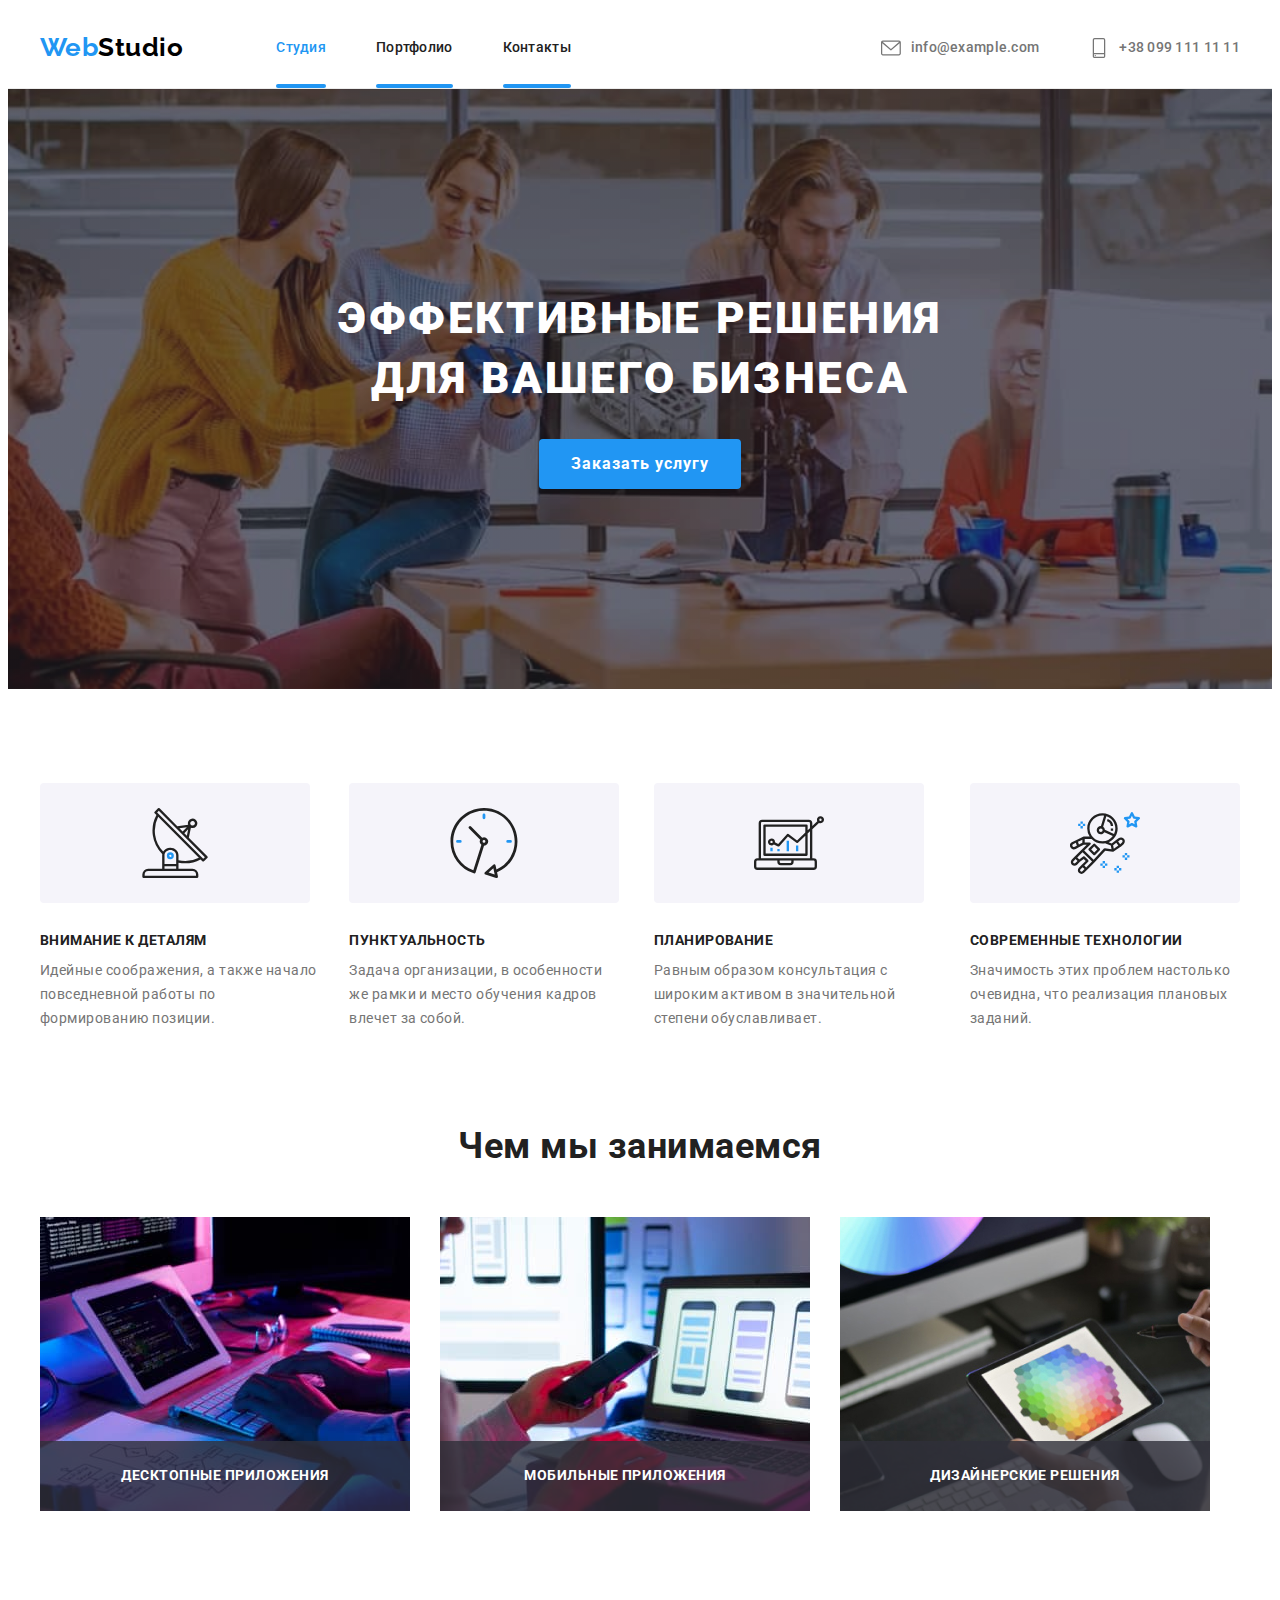
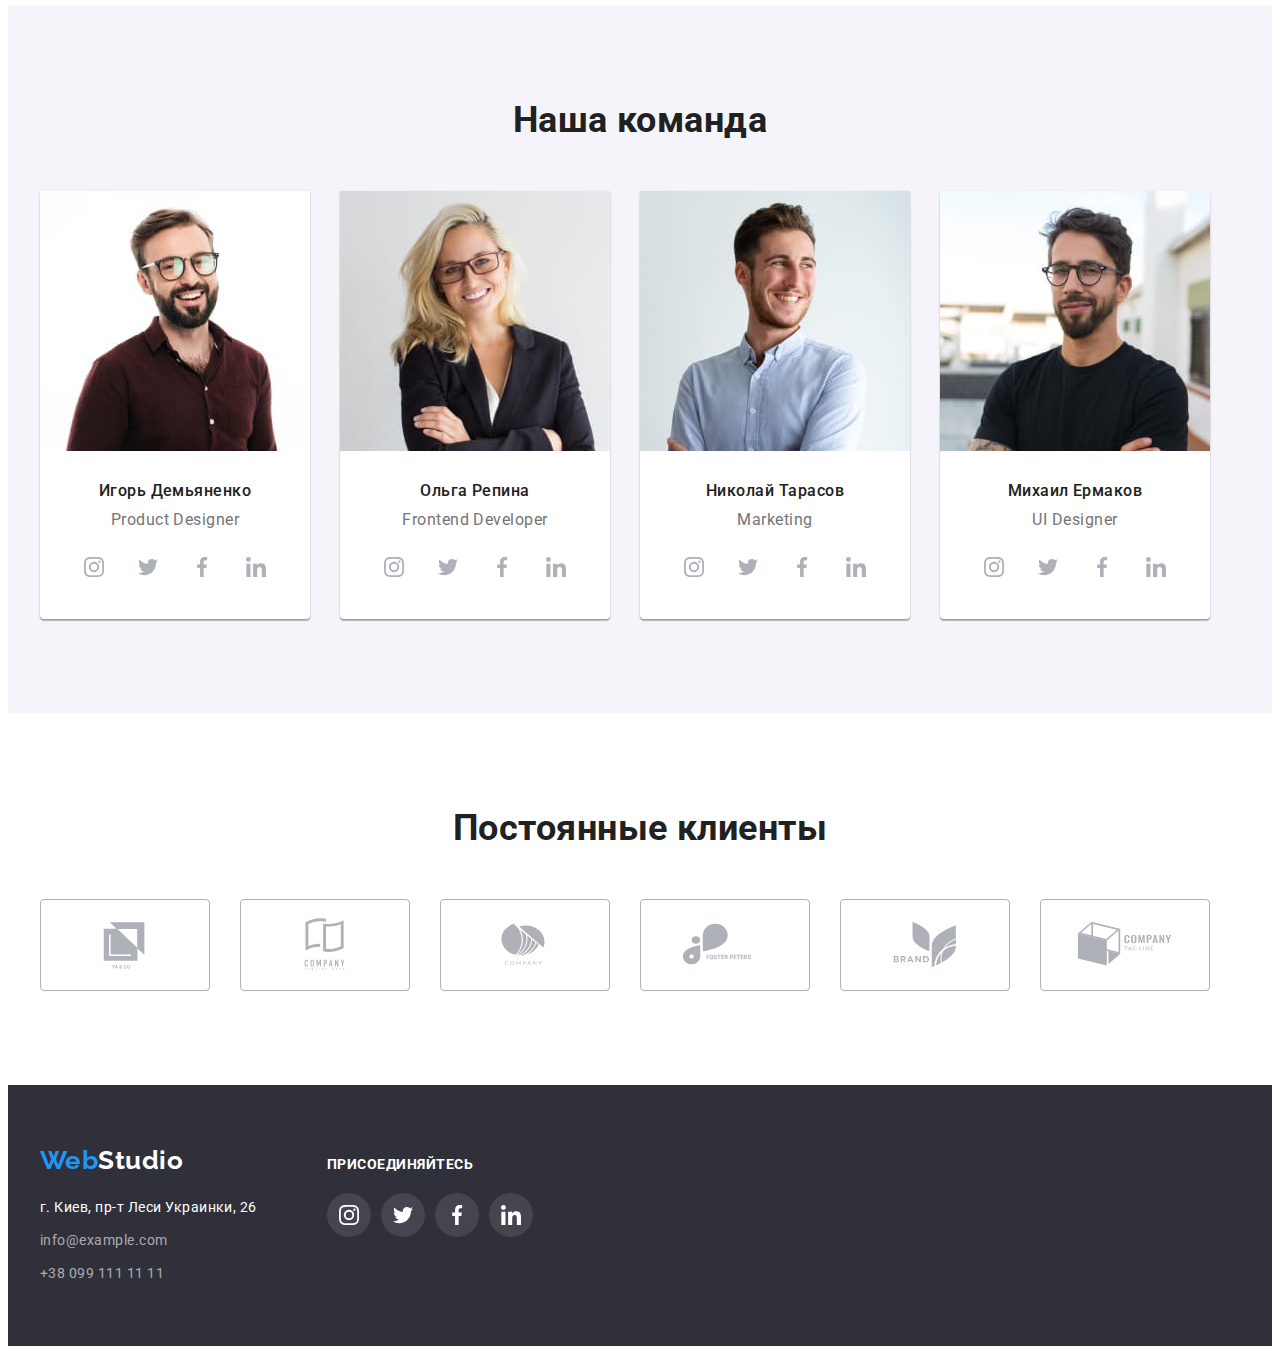
==== commit 71b15964: "without modal" ====
--- a/index.html
+++ b/index.html
@@ -1,471 +1,413 @@
 <!DOCTYPE html>
-<html lang="en">
-
+<html lang="ru">
 <head>
     <meta charset="UTF-8">
     <title>WebStudio</title>
-    <link rel="preconnect" href="https://fonts.gstatic.com">
+    <link rel="preconnect" href="https://fonts.googleapis.com">
+    <link rel="preconnect" href="https://fonts.gstatic.com" crossorigin>
     <link href="https://fonts.googleapis.com/css2?family=Raleway:wght@700&family=Roboto:wght@400;500;700;900&display=swap"
-    rel="stylesheet">
-    <link href="https://cdnjs.cloudflare.com/ajax/libs/modern-normalize/1.0.0/modern-normalize.min.css">
-    <link rel="stylesheet" href="css/style.css">
-    </head>
-
+        rel="stylesheet">
+    <link rel="stylesheet" href="https://cdnjs.cloudflare.com/ajax/libs/modern-normalize/1.1.0/modern-normalize.min.css"
+        integrity="sha512-wpPYUAdjBVSE4KJnH1VR1HeZfpl1ub8YT/NKx4PuQ5NmX2tKuGu6U/JRp5y+Y8XG2tV+wKQpNHVUX03MfMFn9Q=="
+        crossorigin="anonymous" referrerpolicy="no-referrer" />
+    <link rel="stylesheet" href="./css/styles.css">
+</head>
 <body>
-    <header class="header">
-        <div class="container">
-            <nav class="main-nav">
-                <a class="header-logo" href="./index.html" aria-label="логотип сайта">
-                    <span>Web</span>Studio
-                </a>
-                <ul class="site-nav list">
-                    <li class="item">
-                        <a class="link current" href="./index.html"> Студия </a>
-                    </li>
-                    <li class="item">
-                        <a class="link" href="portfolio.html"> Портфолио </a>
-                    </li>
-                    <li class="item">
-                        <a class="link" href=""> Контакты </a>
-                    </li>
-                </ul>
-
-                <ul class="address-nav list">
-                    <li class="item">
-                        <a class="nav-emailtel" href="mailto:info@devstudio.com">
-                            <svg class="emailtel-icon">
-                                <use href="./images/sprite.svg#envelope"></use>
-                            </svg>
-                            <span>info@devstudio.com </span>
-                        </a>
-                    </li>
-                    <li class="item">
-                        <a class="nav-emailtel" href="tel:+380991111111">
-                            <svg class="emailtel-icon">
-                                <use href="./images/sprite.svg#smartphone"></use>
-                            </svg>
-                            <span>+38 096 111 11 11</span>
-                        </a>    
-                    </li>
-                </ul>
-            </nav>
-        </div>
+    <header class="page-header">
+        <nav class="nav container">
+            <a class="logo" href="/"><span>Web</span>Studio</a>
+        
+            <ul class="site-nav">
+                <li class="item">
+                    <a class="link current" href="./index.html">Студия</a>
+                </li>
+                <li class="item">
+                    <a class="link" href="./portfolio.html">Портфолио</a>
+                </li>
+                <li class="item">
+                    <a class="link" href="">Контакты</a>
+                </li>
+            </ul>
+        
+            <ul class="auth-nav">
+                <li class="item">
+                    <a class="link" href="mailto:info@example.com">
+                        <svg class="contact-icon" aria-label="envelope" width="20" height="20">
+                            <use href="./images/sprite.svg#envelope"></use>
+                        </svg>
+                        <p>info@example.com</p>
+                    </a>
+                </li>
+                
+                <li class="item">
+                    <a class="link" href="tel:+380991111111">
+                        <svg class="contact-icon" aria-label="envelope" width="20" height="20">
+                            <use href="./images/sprite.svg#smartphone"></use>
+                        </svg>                 
+                        <p>+38 099 111 11 11</p>
+                    </a>
+                </li>
+            </ul>
+        </nav>
     </header>
-
+    
     <main>
-        <!--MODAL WINDOW-->
-        <div class="backdrop-service is-hidden" data-modal>
-            <div class="modal">
-                <button class="close-button" data-modal-close>
-                    <svg class="close-icon">
-                        <use href="./images/sprite.svg#close"></use>
-                    </svg>
-                </button>
-            </div>
-        </div>
-
-        <!-- HERO -->
         <section class="hero">
+            <h1 class="hero-title">
+                Эффективные решения для вашего бизнеса
+            </h1>
+            <button class="hero-button" type="button">Заказать услугу</button>
+        </section>
+    
+        <section class="advantages section">
             <div class="container">
-                <ul class="hero-content list">
-                    <li class="item">
-                        <h1 class="hero-title">Эффективные решения для Вашего бизнеса</h1>
-                    </li>
-                    <li>
-                        <button class="hero-button" data-modal-open>Заказать услугу</button>
+
+                <h2 class="section-title title">Преимущества</h2>
+                <ul class="advantages-list">
+                    <li class="item">
+                        <div class="thumb" aria-label="antenna">
+                            <svg class="advantage-icon" width="70" height="70">
+                                <use href="./images/sprite.svg#antenna"></use>
+                            </svg>
+                        </div>
+                        <h3 class="advantages-title title">Внимание к деталям</h3>
+                        <p class="advatages-text">Идейные соображения, а также начало повседневной работы по формированию
+                            позиции.</p>
+                    </li>
+                    <li class="item">
+                        <div class="thumb" aria-label="clock">
+                            <svg class="advantage-icon" width="70" height="70">
+                                <use href="./images/sprite.svg#clock"></use>
+                            </svg>
+                        </div>
+                        
+                        <h3 class="advantages-title title">Пунктуальность</h3>
+                        <p class="advatages-text">Задача организации, в особенности же рамки и место обучения кадров влечет за
+                            собой.</p>
+                    </li>
+                    <li class="item">
+                        <div class="thumb" aria-label="diagram">
+                            <svg class="advantage-icon" width="70" height="70">
+                                <use href="./images/sprite.svg#diagram"></use>
+                            </svg>
+                        </div>
+                        <h3 class="advantages-title title">Планирование</h3>
+                        <p class="advatages-text">Равным образом консультация с широким активом в значительной степени
+                            обуславливает.</p>
+                    </li>
+                    <li class="item">
+                        <div class="thumb" aria-label="astronaut">
+                            <svg class="advantage-icon" width="70" height="70">
+                                <use href="./images/sprite.svg#astronaut"></use>
+                            </svg>
+                        </div>
+                        <h3 class="advantages-title title">Современные технологии</h3>
+                        <p class="advatages-text">Значимость этих проблем настолько очевидна, что реализация плановых заданий.
+                        </p>
                     </li>
                 </ul>
             </div>
         </section>
-
-        <!-- FEATURES -->
-        <section class="features">
+    
+        <section class="section">
             <div class="container">
-                <ul class="features-card-set list">
-                    <li class="item">
-                        <div class="features-card-content">
-                            <div class="features-card-image">
-                                <svg class="features-card-icon">
-                                    <use href="./images/sprite.svg#feature-antenna"></use>
-                                </svg>
-                            </div>
-                            <p class="features-title">Внимание к деталям</p>
-                            <p class="features-text">Идейные соображения, а также начало повседневной работы по формированию позиции.</p>
-                        </div>
-                    </li>
-
-                    <li class="item">
-                        <div class="features-card-content">
-                            <div class="features-card-image">
-                                <svg class="features-card-icon">
-                                    <use href="./images/sprite.svg#feature-clock"></use>
-                                </svg>
-                            </div>
-                            <p class="features-title">Пунктуальность</p>
-                            <p class="features-text">Задача организации, в особенности же рамки и место обучения кадров влечет за собой.</p>
-                        </div>
-                    </li>
-
-                    <li class="item">
-                        <div class="features-card-content">
-                            <div class="features-card-image">
-                                <svg class="features-card-icon">
-                                    <use href="./images/sprite.svg#feature-diagram"></use>
-                                </svg>
-                            </div>
-                            <p class="features-title">Планирование</p>
-                            <p class="features-text">Равным образом консультация с широким активом в значительной степени обуславливает.</p>
-                        </div>
-                    </li>
-
-                    <li class="item">
-                        <div class="features-card-content">
-                            <div class="features-card-image">
-                                <svg class="features-card-icon">
-                                    <use href="./images/sprite.svg#feature-astronaut"></use>
-                                </svg>
-                            </div>
-                            <p class="features-title">Современные технологии</p>
-                            <p class="features-text">Значимость этих проблем настолько очевидна, что реализация плановых заданий.</p>
+                <h2 class="section-title title">Чем мы занимаемся</h2>
+                <ul class="features-list">
+                    <li class="item">
+                        <img class="feature-image" src="./images/box1.jpg" alt="Десктопные приложения" width="370">
+                        
+                        <div class="feature-text-container">
+                            <p class="feature-text">Десктопные приложения</p>
+                        </div>
+                    </li>
+                    <li class="item">
+                        <img class="feature-image" src="./images/box2.jpg" alt="Мобильные приложения" width="370">
+                        
+                        <div class="feature-text-container">
+                            <p class="feature-text">Мобильные приложения</p>
+                        </div>
+                    </li>
+                    <li class="item">
+                        <img class="feature-image" src="./images/box3.jpg" alt="Дизайнерские решения" width="370">
+                        
+                        <div class="feature-text-container">
+                            <p class="feature-text">Дизайнерские решения</p>
                         </div>
                     </li>
                 </ul>
             </div>
         </section>
-
-
-        <!-- ABOUT -->
-        <section class="about">
+    
+        <section class="team section">
             <div class="container">
-                <div class="title">
-                    <h2> Чем мы занимаемся </h2>
-                </div>
-                <ul class="about-card-set list">
-                    <li class="item">
-                        <div class="about-card-thumb">
-                            <img class="about-image" src="./images/imgbox_1.png" alt="складаємо план-схему сайту" width="370" height="294">
-                        </div>
-                        <div class="about-text">
-                            <p>Десктопные приложения</p>
-                        </div>
-                    </li>
-                    <li class="item">
-                        <div class="about-card-thumb">
-                            <img class="about-image" src="./images/imgbox_2.png" alt="припасовуємо для використання на мобільному пристрої" width="370" height="294">
-                        </div>
-                        <div class="about-text">
-                            <p>Мобильные приложения</p>
-                        </div>
-                    </li>
-                    <li class="item">
-                        <div class="about-card-thumb">
-                            <img class="about-image" src="./images/imgbox_3.png" alt="удосконалюємо дизайн" width="370" height="294">
-                        </div>
-                        <div class="about-text">
-                            <p>Дизайнерские решения</p>
-                        </div>
+                <h2 class="section-title title">Наша команда</h2>
+                <ul class="team-list">
+                    <li class="item">
+                        <img class="team-image" src="./images/team1.jpg" alt="Игорь Демьяненко" width="270">
+                        <div class="team-content">
+                            <h3 class="team-title title">Игорь Демьяненко</h3>
+                            <p class="team-text">Product Designer</p>
+                        
+                            <ul class="social-list">
+                                <li class="social-list-item">
+                                    <a class="social-link" href="">
+                                        <svg class="social-icon" width="20" height="20">
+                                            <use href="./images/sprite.svg#instagram"></use>
+                                        </svg>
+                                    </a>
+                                </li>
+                                <li class="social-list-item">
+                                    <a class="social-link" href="">
+                                        <svg class="social-icon" width="20" height="20">
+                                            <use href="./images/sprite.svg#twitter"></use>
+                                        </svg>
+                                    </a>
+                                </li>
+                                <li class="social-list-item">
+                                    <a class="social-link" href="">
+                                        <svg class="social-icon" width="20" height="20">
+                                            <use href="./images/sprite.svg#facebook"></use>
+                                        </svg>
+                                    </a>
+                                </li>
+                                <li class="social-list-item">
+                                    <a class="social-link" href="">
+                                        <svg class="social-icon" width="20" height="20">
+                                            <use href="./images/sprite.svg#linkedin"></use>
+                                        </svg>
+                                    </a>
+                                </li>
+                            </ul>
+                        </div>                        
+                    </li>
+
+                    <li class="item">
+                        <img class="team-image" src="./images/team2.jpg" alt="Ольга Репина" width="270">
+                        <div class="team-content">
+                            <h3 class="team-title title">Ольга Репина</h3>
+                            <p class="team-text">Frontend Developer</p>
+                            
+                        <ul class="social-list">
+                            <li class="social-list-item">
+                                <a class="social-link" href="">
+                                    <svg class="social-icon" width="20" height="20">
+                                        <use href="./images/sprite.svg#instagram"></use>
+                                    </svg>
+                                </a>
+                            </li>
+                            <li class="social-list-item">
+                                <a class="social-link" href="">
+                                    <svg class="social-icon" width="20" height="20">
+                                        <use href="./images/sprite.svg#twitter"></use>
+                                    </svg>
+                                </a>
+                            </li>
+                            <li class="social-list-item">
+                                <a class="social-link" href="">
+                                    <svg class="social-icon" width="20" height="20">
+                                        <use href="./images/sprite.svg#facebook"></use>
+                                    </svg>
+                                </a>
+                            </li>
+                            <li class="social-list-item">
+                                <a class="social-link" href="">
+                                    <svg class="social-icon" width="20" height="20">
+                                        <use href="./images/sprite.svg#linkedin"></use>
+                                    </svg>
+                                </a>
+                            </li>
+                        </ul>
+                        </div>                        
+                    </li>
+
+                    <li class="item">
+                        <img class="team-image" src="./images/team3.jpg" alt="Николай Тарасов" width="270">
+                        <div class="team-content">
+                            <h3 class="team-title title">Николай Тарасов</h3>
+                            <p class="team-text">Marketing</p>
+
+                        <ul class="social-list">
+                            <li class="social-list-item">
+                                <a class="social-link" href="">
+                                    <svg class="social-icon" width="20" height="20">
+                                        <use href="./images/sprite.svg#instagram"></use>
+                                    </svg>
+                                </a>
+                            </li>
+                            <li class="social-list-item">
+                                <a class="social-link" href="">
+                                    <svg class="social-icon" width="20" height="20">
+                                        <use href="./images/sprite.svg#twitter"></use>
+                                    </svg>
+                                </a>
+                            </li>
+                            <li class="social-list-item">
+                                <a class="social-link" href="">
+                                    <svg class="social-icon" width="20" height="20">
+                                        <use href="./images/sprite.svg#facebook"></use>
+                                    </svg>
+                                </a>
+                            </li>
+                            <li class="social-list-item">
+                                <a class="social-link" href="">
+                                    <svg class="social-icon" width="20" height="20">
+                                        <use href="./images/sprite.svg#linkedin"></use>
+                                    </svg>
+                                </a>
+                            </li>
+                        </ul>
+                        </div>                        
+                    </li>
+
+                    <li class="item">
+                        <img class="team-image" src="./images/team4.jpg" alt="Михаил Ермаков" width="270">
+                        <div class="team-content">
+                            <h3 class="team-title title">Михаил Ермаков</h3>
+                            <p class="team-text">UI Designer</p>
+                            <ul class="social-list">
+                                <li class="social-list-item">
+                                    <a class="social-link" href="">
+                                        <svg class="social-icon" width="20" height="20">
+                                            <use href="./images/sprite.svg#instagram"></use>
+                                        </svg>
+                                    </a>
+                                </li>
+                                <li class="social-list-item">
+                                    <a class="social-link" href="">
+                                        <svg class="social-icon" width="20" height="20">
+                                            <use href="./images/sprite.svg#twitter"></use>
+                                        </svg>
+                                    </a>
+                                </li>
+                                <li class="social-list-item">
+                                    <a class="social-link" href="">
+                                        <svg class="social-icon" width="20" height="20">
+                                            <use href="./images/sprite.svg#facebook"></use>
+                                        </svg>
+                                    </a>
+                                </li>
+                                <li class="social-list-item">
+                                    <a class="social-link" href="">
+                                        <svg class="social-icon" width="20" height="20">
+                                            <use href="./images/sprite.svg#linkedin"></use>
+                                        </svg>
+                                    </a>
+                                </li>
+                            </ul>
+                        </div>                        
                     </li>
                 </ul>
             </div>
         </section>
 
-        <!-- TEAM -->
-        <section class="team">
+        <section class="clients section">
             <div class="container">
-                <div class="title">
-                    <h2>Наша команда</h2>
-                </div>
-                <ul class="team-card-set list">
-                    <li class="item">
-                        <div class="team-one-card">
-                            <div class="team-card-thumb">
-                                <img src="./images/team_item_1.jpg" alt="Игорь Демьяненко, Product Designer" width="270" height="260">
-                            </div>
-                            <div class="team-card-content">
-                                <p class="team-title">Игорь Демьяненко</p>
-                                <p class="team-text">Product Designer</p>
-                                <ul class="social-list list">
-                                    <li class="item">
-                                        <a class="social-list-link" href="#">
-                                            <svg class="social-list-icon">
-                                                <use href="./images/sprite.svg#instagram"></use>
-                                            </svg>
-                                        </a>
-                                    </li>  
-                                    <li class="item">
-                                        <a class="social-list-link" href="#">
-                                            <svg class="social-list-icon">
-                                                <use href="./images/sprite.svg#twitter"></use>
-                                            </svg>
-                                        </a>
-                                    </li>   
-                                    <li class="item">
-                                        <a class="social-list-link" href="#">
-                                            <svg class="social-list-icon">
-                                                <use href="./images/sprite.svg#facebook"></use>
-                                            </svg>
-                                        </a>
-                                    </li>   
-                                    <li class="item">
-                                        <a class="social-list-link" href="#">
-                                            <svg class="social-list-icon">
-                                                <use href="./images/sprite.svg#linkedin"></use>
-                                            </svg>
-                                        </a>
-                                    </li>                                 
-                                </ul>
-                            </div>
-                        </div>
-                    </li>
-
-                    <li class="item">
-                        <div class="team-one-card">
-                            <div class="team-card-thumb">
-                                <img src="./images/team_item_2.jpg" alt="Ольга Репина, Frontend Developer" width="270"
-                                    height="260">
-                            </div>
-                            <div class="team-card-content">
-                                <p class="team-title">Ольга Репина</p>
-                                <p class="team-text">Frontend Developer</p>
-                                <ul class="social-list list">
-                                    <li class="item">
-                                        <a class="social-list-link" href="#">
-                                            <svg class="social-list-icon">
-                                                <use href="./images/sprite.svg#instagram"></use>
-                                            </svg>
-                                        </a>
-                                    </li>   
-                                    <li class="item">
-                                        <a class="social-list-link" href="#">
-                                            <svg class="social-list-icon">
-                                                <use href="./images/sprite.svg#twitter"></use>
-                                            </svg>
-                                        </a>
-                                    </li>   
-                                    <li class="item">
-                                        <a class="social-list-link" href="#">
-                                            <svg class="social-list-icon">
-                                                <use href="./images/sprite.svg#facebook"></use>
-                                            </svg>
-                                        </a>
-                                    </li>   
-                                    <li class="item">
-                                        <a class="social-list-link" href="#">
-                                            <svg class="social-list-icon">
-                                                <use href="./images/sprite.svg#linkedin"></use>
-                                            </svg>
-                                        </a>
-                                    </li>                                
-                                </ul>
-                            </div>
-                        </div>
-                    </li>
-
-                    <li class="item">
-                        <div class="team-one-card">
-                            <div class="team-card-thumb">
-                                <img src="./images/team_item_3.jpg" alt="Николай Тарасов, Marketing" width="270" height="260">
-                            </div>
-                            <div class="team-card-content">
-                                <p class="team-title">Николай Тарасов</p>
-                                <p class="team-text">Marketing</p>
-                                <ul class="social-list list">
-                                    <li class="item">
-                                        <a class="social-list-link" href="#">
-                                            <svg class="social-list-icon">
-                                                <use href="./images/sprite.svg#instagram"></use>
-                                            </svg>
-                                        </a>
-                                    </li> 
-                                    <li class="item">
-                                        <a class="social-list-link" href="#">
-                                            <svg class="social-list-icon">
-                                                <use href="./images/sprite.svg#twitter"></use>
-                                            </svg>
-                                        </a>
-                                    </li>   
-                                    <li class="item">
-                                        <a class="social-list-link" href="#">
-                                            <svg class="social-list-icon">
-                                                <use href="./images/sprite.svg#facebook"></use>
-                                            </svg>
-                                        </a>
-                                    </li>   
-                                    <li class="item">
-                                        <a class="social-list-link" href="#">
-                                            <svg class="social-list-icon">
-                                                <use href="./images/sprite.svg#linkedin"></use>
-                                            </svg>
-                                        </a>
-                                    </li>                                  
-                                </ul>
-                            </div>
-                        </div>
-                    </li>
-
-                    <li class="item">
-                        <div class="team-one-card">
-                            <div class="team-card-thumb">
-                                <img class="team-image" src="./images/team_item_4.jpg" alt="Михаил Ермаков, UI Designer" width="270" height="260">
-                            </div>
-                            <div class="team-card-content">
-                                <p class="team-title">Михаил Ермаков </p>
-                                <p class="team-text">UI Designer</p>
-                                <ul class="social-list list">
-                                    <li class="item">
-                                        <a class="social-list-link" href="#">
-                                            <svg class="social-list-icon">
-                                                <use href="./images/sprite.svg#instagram"></use>
-                                            </svg>
-                                        </a>
-                                    </li>  
-                                    <li class="item">
-                                        <a class="social-list-link" href="#">
-                                            <svg class="social-list-icon">
-                                                <use href="./images/sprite.svg#twitter"></use>
-                                            </svg>
-                                        </a>
-                                    </li>   
-                                    <li class="item">
-                                        <a class="social-list-link" href="#">
-                                            <svg class="social-list-icon">
-                                                <use href="./images/sprite.svg#facebook"></use>
-                                            </svg>
-                                        </a>
-                                    </li>   
-                                    <li class="item">
-                                        <a class="social-list-link" href="#">
-                                            <svg class="social-list-icon">
-                                                <use href="./images/sprite.svg#linkedin"></use>
-                                            </svg>
-                                        </a>
-                                    </li>                                 
-                                </ul>
-                            </div>
-                        </div>
+                <h2 class="section-title title">
+                    Постоянные клиенты
+                </h2>
+                <ul class="clients-list">
+                    <li class="item">
+                        <a class="clients-link" href="">
+                            <svg class="client-icon" width="106" height="60">
+                                <use href="./images/sprite.svg#logo-1"></use>
+                            </svg>
+                        </a>
+                    </li>
+                    <li class="item">
+                        <a class="clients-link" href="">
+                            <svg class="client-icon" width="106" height="60">
+                                <use href="./images/sprite.svg#logo-2"></use>
+                            </svg>
+                        </a>
+                    </li>
+                    <li class="item">
+                        <a class="clients-link" href="">
+                            <svg class="client-icon" width="106" height="60">
+                                <use href="./images/sprite.svg#logo-3"></use>
+                            </svg>
+                        </a>
+                    </li>
+                    <li class="item">
+                        <a class="clients-link" href="">
+                            <svg class="client-icon" width="106" height="60">
+                                <use href="./images/sprite.svg#logo-4"></use>
+                            </svg>
+                        </a>
+                    </li>
+                    <li class="item">
+                        <a class="clients-link" href="">
+                            <svg class="client-icon" width="106" height="60">
+                                <use href="./images/sprite.svg#logo-5"></use>
+                            </svg>
+                        </a>
+                    </li>
+                    <li class="item">
+                        <a class="clients-link" href="">
+                            <svg class="client-icon" width="106" height="60">
+                                <use href="./images/sprite.svg#logo-6"></use>
+                            </svg>
+                        </a>
                     </li>
                 </ul>
             </div>
-        </section>
-
-        <!-- CLIENTS -->
-        <section class="clients">
-            <div class="container">
-                <div class="title">
-                    <h2>Постоянные клиенты</h2>
-                </div>
-                <ul class="clients-card-set list">
-                    <li class="item">                        
-                        <a class="clients-link" href="#">
-                            <svg class="clients-icon" width="44.27">
-                                <use href="./images/sprite.svg#clients-logo-1"></use>
-                            </svg>
-                        </a>
-                    </li>
-
-                    <li class="item">
-                        <a class="clients-link" href="#">
-                            <svg class="clients-icon" width="40">
-                                <use href="./images/sprite.svg#clients-logo-2"></use>
-                            </svg>
-                        </a>
-                    </li>
-
-                    <li class="item">
-                        <a class="clients-link" href="#">
-                            <svg class="clients-icon" width="41">
-                                <use href="./images/sprite.svg#clients-logo-3"></use>
-                            </svg>
-                        </a>
-                    </li>
-
-                    <li class="item">
-                        <a class="clients-link" href="#">
-                            <svg class="clients-icon" width="79.66">
-                                <use href="./images/sprite.svg#clients-logo-4"></use>
-                            </svg>
-                        </a>
-                    </li>
-
-                    <li class="item">
-                        <a class="clients-link" href="#">
-                            <svg class="clients-icon" width="59">
-                                <use href="./images/sprite.svg#clients-logo-5"></use>
-                            </svg>
-                        </a>
-                    </li>
-
-                    <li class="item">
-                        <a class="clients-link" href="#">
-                            <svg class="clients-icon" width="88.48">
-                                <use href="./images/sprite.svg#clients-logo-6"></use>
-                            </svg>
-                        </a>
-                    </li>
-                </ul>
-            </div>
+
         </section>
     </main>
-
+    
     <footer class="footer">
         <div class="container">
-            <ul class="footer-list list">
-                <li class="footer-list-item">
-                    <a class="footer-logo" href="index.html" aria-label="логотип сайта">
-                        <span>Web</span>Studio
-                    </a>
-                    <ul class="footer-list-contacts list">
-                        <li class="item">
-                            <a class="footer-map" href="https://goo.gl/maps/fek92LK9uQJUZKR86" target="_blank">г. Киев, пр-т
-                                Леси Украинки, 26</a>
+            <div class="footer-content">
+
+                <div class="address-container">
+                    <a class="logo" href="/"><span>Web</span>Studio</a>
+                    <address class="footer-contacts">
+                        <p>г. Киев, пр-т Леси Украинки, 26</p>
+                        <ul>
+                            <a class="link" href="mailto:info@example.com">info@example.com</a>
+                            <a class="link" href="tel:+380991111111">+38 099 111 11 11</a>
+                        </ul>
+                    </address>
+                </div>
+ 
+                <div class="wellcome-container">
+                    <p class="wellcome-title">
+                        Присоединяйтесь
+                    </p>
+                    <ul class="social-list">
+                        <li class="social-list-item">
+                            <a class="social-link" href="">
+                                <svg class="social-icon" width="20" height="20">
+                                    <use href="./images/sprite.svg#instagram"></use>
+                                </svg>
+                            </a>
                         </li>
-                        <li class="item">
-                            <a class="footer-emailtel" href="mailto:info@example.com">info@example.com</a>
+                        <li class="social-list-item">
+                            <a class="social-link" href="">
+                                <svg class="social-icon" width="20" height="20">
+                                    <use href="./images/sprite.svg#twitter"></use>
+                                </svg>
+                            </a>
                         </li>
-                        <li class="item">
-                            <a class="footer-emailtel" href="tel:+380991111111">+38 099 111 11 11</a>
+                        <li class="social-list-item">
+                            <a class="social-link" href="">
+                                <svg class="social-icon" width="20" height="20">
+                                    <use href="./images/sprite.svg#facebook"></use>
+                                </svg>
+                            </a>
+                        </li>
+                        <li class="social-list-item">
+                            <a class="social-link" href="">
+                                <svg class="social-icon" width="20" height="20">
+                                    <use href="./images/sprite.svg#linkedin"></use>
+                                </svg>
+                            </a>
                         </li>
                     </ul>
-                </li>
-
-                <li class="footer-list-item">
-                    <p class="footer-title">присоединяйтесь</p>
-                    <ul class="social-list list">
-                        <li class="item">
-                        <a class="social-list-link" href="#">
-                            <svg class="social-list-icon">
-                                <use href="./images/sprite.svg#instagram"></use>
-                            </svg>
-                        </a>
-                    </li>
-                        <li class="item">
-                        <a class="social-list-link" href="#">
-                            <svg class="social-list-icon">
-                                <use href="./images/sprite.svg#twitter"></use>
-                            </svg>
-                        </a>
-                    </li>
-                        <li class="item">
-                        <a class="social-list-link" href="#">
-                            <svg class="social-list-icon">
-                                <use href="./images/sprite.svg#facebook"></use>
-                            </svg>
-                        </a>
-                    </li>
-                        <li class="item">
-                        <a class="social-list-link" href="#">
-                            <svg class="social-list-icon">
-                                <use href="./images/sprite.svg#linkedin"></use>
-                            </svg>
-                        </a>
-                    </li>
-                    </ul>
-                </li>
-            </ul>
+                </div>
+            </div>
         </div>
     </footer>
 
     <script src="./js/modal.js"></script>
 </body>
-
 </html>--- a/css/styles.css
+++ b/css/styles.css
@@ -0,0 +1,552 @@
+:root {
+  --primary-text-color: #757575; /* цвет абзацев #757575 */
+  --title-text-color: #212121; /* цвет заголовков #212121 */
+  --accent-color: #2196f3; /* цвет акцента #2196F3 */
+  --primary-white-color: #ffffff; /* цвет фона, текста на темном фоне #FFFFFF 100%*/
+  --logo-color: #000000;
+  --footer-contacts-color: rgb(255, 255, 255, 0.6); /* цвет текста на темном фоне #FFFFFF 60%*/
+  --third-bg-color: #f5f4fa;
+  --secondary-bg-color: #2f303a;
+  --icon-color: #afb1b8;
+  --card-set-gap: 30px;
+}
+
+body {
+  background-color: var(--primary-white-color);
+  color: var(--primary-text-color);
+  font-family: Roboto, sans-serif;
+  letter-spacing: 0.03em;
+}
+
+ul {
+  list-style: none;
+}
+
+a {
+  text-decoration: none;
+}
+
+p {
+  font-size: 14px;
+  line-height: 1.71;
+}
+
+button {
+  border: none;
+  /* border: 1px solid transparent;??????? */
+  border-radius: 4px;
+}
+
+h1,
+h2,
+h3,
+ul,
+p {
+  padding: 0;
+  margin: 0;
+}
+
+/* header */
+.page-header {
+  border-bottom: 1px solid #ececec;
+}
+
+/* container */
+.container {
+  width: 1200px;
+  margin-left: auto;
+  margin-right: auto;
+  padding-left: 15px;
+  padding-right: 15px;
+}
+
+/* logo */
+.logo {
+  display: flex;
+  align-items: center;
+  color: var(--logo-color);
+  font-family: Raleway, sans-serif;
+  font-weight: 700;
+  font-size: 26px;
+  line-height: 1.2;
+}
+
+.logo span {
+  color: var(--accent-color);
+}
+
+/* nav */
+.nav {
+  display: flex;
+  height: 80px;
+}
+
+/* site nav & auth nav*/
+.site-nav,
+.auth-nav {
+  font-weight: 500;
+  font-size: 14px;
+  line-height: 1.14;
+  letter-spacing: 0.02em;
+}
+
+.site-nav {
+  display: flex;
+  margin-left: 93px;
+}
+
+.site-nav .item {
+  display: flex;
+}
+
+.site-nav .item + .item,
+.auth-nav .item + .item {
+  margin-left: 50px;
+}
+
+.site-nav .link {
+  display: block;
+  padding-top: 32px;
+  padding-bottom: 32px;
+
+  color: var(--title-text-color);
+}
+
+.site-nav .link:after {
+  display: block;
+  align-items: center;
+  content: '';
+  height: 4px;
+  border-radius: 2px;
+  margin-top: 28px;
+
+  background-color: var(--accent-color);
+}
+
+.site-nav .link:hover,
+.site-nav .link:focus {
+  color: var(--accent-color);
+}
+
+.site-nav .link.current {
+  color: var(--accent-color);
+}
+
+/* auth nav */
+.auth-nav {
+  display: flex;
+  margin-left: auto;
+}
+
+.auth-nav .item {
+  display: flex;
+}
+
+.contact-icon {
+  margin-right: 10px;
+  fill: var(--primary-text-color);
+}
+
+.auth-nav .link {
+  display: flex;
+  align-items: center;
+  color: var(--primary-text-color);
+}
+
+.auth-nav .link:hover,
+.auth-nav .link:focus {
+  color: var(--accent-color);
+}
+
+.auth-nav .link:hover .contact-icon,
+.auth-nav .link:focus .contact-icon {
+  fill: var(--accent-color);
+}
+
+/* hero */
+.hero {
+  padding-top: 200px;
+  padding-bottom: 200px;
+  text-align: center;
+  background-image: linear-gradient(to right, rgba(47, 48, 58, 0.4), rgba(47, 48, 58, 0.4)),
+    url('../images/hero.jpg');
+  background-color: #c4c4c4;
+  background-size: cover;
+  background-position: center; /* позиция для фонового изображения */
+}
+
+.hero-title {
+  width: 696px;
+  margin-bottom: 30px;
+  margin-right: auto;
+  margin-left: auto;
+  color: var(--primary-white-color);
+  font-size: 44px;
+  font-weight: 900;
+  line-height: 1.36;
+  letter-spacing: 0.06em;
+  text-transform: uppercase;
+}
+
+.hero-button {
+  background-color: var(--accent-color);
+  color: var(--primary-white-color);
+  font-family: inherit;
+  font-weight: 700;
+  font-size: 16px;
+  line-height: 1.9;
+  letter-spacing: 0.06em;
+  min-width: 200px;
+  padding: 10px 32px 10px 32px;
+  text-align: center;
+  box-shadow: 0px 4px 4px rgba(0, 0, 0, 0.15);
+}
+
+.hero-button:hover,
+.hero-button:focus {
+  background-color: var(--accent-color);
+}
+
+/* section */
+.section {
+  padding-top: 94px;
+  padding-bottom: 94px;
+}
+
+.title {
+  color: var(--title-text-color);
+}
+
+.section-title {
+  font-size: 36px;
+  line-height: 1.17;
+  text-align: center;
+  margin-bottom: 50px;
+}
+
+/* advantages */
+.advantages.section {
+  padding-bottom: 0;
+}
+
+.advantages-list {
+  display: flex;
+}
+
+.advantages-list .item + .item {
+  margin-left: 30px;
+}
+
+.advantages .section-title {
+  display: none;
+}
+
+.advantages-title {
+  font-size: 14px;
+  line-height: 1.14;
+  text-transform: uppercase;
+  margin-bottom: 10px;
+}
+
+.advantages .thumb {
+  display: flex;
+  justify-content: center;
+  align-items: center;
+  width: 270px;
+  height: 120px;
+  margin-bottom: var(--card-set-gap);
+  background-color: var(--third-bg-color);
+  border-radius: 4px;
+}
+
+.advantage-icon {
+  --main-color: var(--title-text-color);
+  --accent-color: var(var(--accent-color));
+}
+
+/* features */
+.features-list {
+  display: flex;
+}
+
+.features-list .item + .item {
+  margin-left: var(--card-set-gap);
+}
+
+.feature-image {
+  display: block;
+}
+
+.features-list .item {
+  position: relative;
+}
+
+.feature-text-container {
+  position: absolute;
+  bottom: 0;
+
+  display: flex;
+  justify-content: center;
+  align-items: center;
+  width: 370px;
+  height: 70px;
+
+  background: rgba(47, 48, 58, 0.8);
+}
+
+.feature-text {
+  font-weight: 700;
+  line-height: 1.14;
+  text-transform: uppercase;
+
+  color: var(--primary-white-color);
+}
+
+/* team */
+.team {
+  background-color: var(--third-bg-color);
+}
+
+.team-list {
+  display: flex;
+}
+
+.team-list .item + .item {
+  margin-left: var(--card-set-gap);
+}
+
+.team-list .item {
+  text-align: center;
+  background-color: var(--primary-white-color);
+  box-shadow: 0px 1px 3px rgba(0, 0, 0, 0.12), 0px 1px 1px rgba(0, 0, 0, 0.14),
+    0px 2px 1px rgba(0, 0, 0, 0.2);
+  border-radius: 0px 0px 4px 4px;
+}
+
+.team-image {
+  display: block;
+}
+
+.team-title {
+  font-weight: 500;
+  font-size: 16px;
+  line-height: 1.19;
+  margin-bottom: 10px;
+}
+
+.team-text {
+  font-weight: 400;
+  font-size: 16px;
+  line-height: 1.19;
+  margin-bottom: 16px;
+}
+
+.team-content {
+  padding: 30px 32px 30px 32px;
+}
+
+.social-list {
+  display: flex;
+  justify-content: center;
+}
+
+.social-link {
+  display: flex;
+  justify-content: center;
+  align-items: center;
+  width: 44px;
+  height: 44px;
+  border-radius: 50%;
+}
+
+.social-icon {
+  fill: var(--icon-color);
+}
+
+.social-link:hover,
+.social-link:focus {
+  background-color: var(--accent-color);
+}
+
+.social-link:hover .social-icon,
+.social-link:focus .social-icon {
+  fill: var(--primary-white-color);
+}
+
+.social-list-item + .social-list-item {
+  margin-left: 10px;
+}
+
+/* clients */
+.clients-list {
+  display: flex;
+}
+
+.clients-list .item {
+  display: flex;
+  justify-content: center;
+  width: 170px;
+  height: 92px;
+}
+
+.clients-list .item + .item {
+  margin-left: var(--card-set-gap);
+}
+
+.clients-link {
+  display: flex;
+  justify-content: center;
+  align-items: center;
+  width: 170px;
+  border: 1px solid var(--icon-color);
+  border-radius: 4px;
+}
+
+.clients-link:hover,
+.clients-link:focus {
+  border-color: var(--accent-color);
+}
+
+.clients-link:hover .client-icon,
+.clients-link:focus .client-icon {
+  fill: var(--accent-color);
+}
+
+.client-icon {
+  fill: var(--icon-color);
+}
+
+/* footer */
+.footer {
+  padding-top: 60px;
+  padding-bottom: 60px;
+  background-color: var(--secondary-bg-color);
+}
+
+.footer .logo {
+  display: inline-block;
+  margin-bottom: 20px;
+  color: var(--primary-white-color);
+}
+
+.footer p {
+  margin-bottom: 9px;
+  color: var(--primary-white-color);
+  font-style: normal;
+}
+
+.footer-content {
+  display: flex;
+}
+
+.footer-contacts .link {
+  display: block;
+  color: var(--footer-contacts-color);
+  font-style: normal;
+  font-size: 14px;
+  line-height: 1.71;
+}
+
+.footer-contacts .link:first-child {
+  margin-bottom: 9px;
+}
+
+.footer-contacts .link:hover,
+.footer-contacts .link:focus {
+  color: var(--accent-color);
+}
+
+.footer .social-link {
+  background-color: rgba(255, 255, 255, 0.1);
+}
+
+.footer .social-link:hover,
+.footer .social-link:focus {
+  background-color: var(--accent-color);
+}
+
+.footer .social-icon {
+  fill: var(--primary-white-color);
+}
+
+.wellcome-container .wellcome-title {
+  margin-bottom: 20px;
+  font-weight: 700;
+  line-height: 1.14;
+  text-transform: uppercase;
+}
+
+.wellcome-container {
+  margin-left: 70px;
+  padding-top: 12px;
+}
+
+/* portfolio */
+.portfolio-buttons {
+  display: flex;
+  margin-bottom: 50px;
+  justify-content: center;
+}
+
+.portfolio-button {
+  background-color: var(--third-bg-color);
+  color: var(--title-text-color);
+  font-family: inherit;
+  font-weight: 500;
+  font-size: 16px;
+  line-height: 1.63;
+  padding: 6px 22px 6px 22px;
+}
+
+.portfolio-buttons .item + .item {
+  margin-left: 8px;
+}
+
+.portfolio-cards {
+  display: flex;
+  flex-wrap: wrap;
+
+  margin-left: calc(-1 * var(--card-set-gap));
+  margin-top: calc(-1 * var(--card-set-gap));
+}
+
+.portfolio-cards .item {
+  margin-left: var(--card-set-gap);
+  margin-top: var(--card-set-gap);
+}
+
+.portfolio-cards .item:hover {
+  box-shadow: 0px 1px 1px rgba(0, 0, 0, 0.12), 0px 4px 4px rgba(0, 0, 0, 0.06),
+    1px 4px 6px rgba(0, 0, 0, 0.16);
+}
+
+.portfolio-image {
+  display: block;
+}
+
+.portfolio-content {
+  padding: 20px 24px 20px 24px;
+
+  border: 1px solid #eeeeee;
+}
+
+.portfolio-title {
+  font-size: 18px;
+  line-height: 2;
+  letter-spacing: 0.06em;
+  margin-bottom: 4px;
+}
+
+.portfolio-text {
+  color: var(--primary-text-color);
+  font-size: 16px;
+  line-height: 1.9;
+}
+
+.portfolio-button:hover,
+.portfolio-button:focus {
+  background-color: var(--accent-color);
+  color: var(--primary-white-color);
+  box-shadow: 0px 3px 1px rgba(0, 0, 0, 0.1), 0px 1px 2px rgba(0, 0, 0, 0.08),
+    0px 2px 2px rgba(0, 0, 0, 0.12);
+}
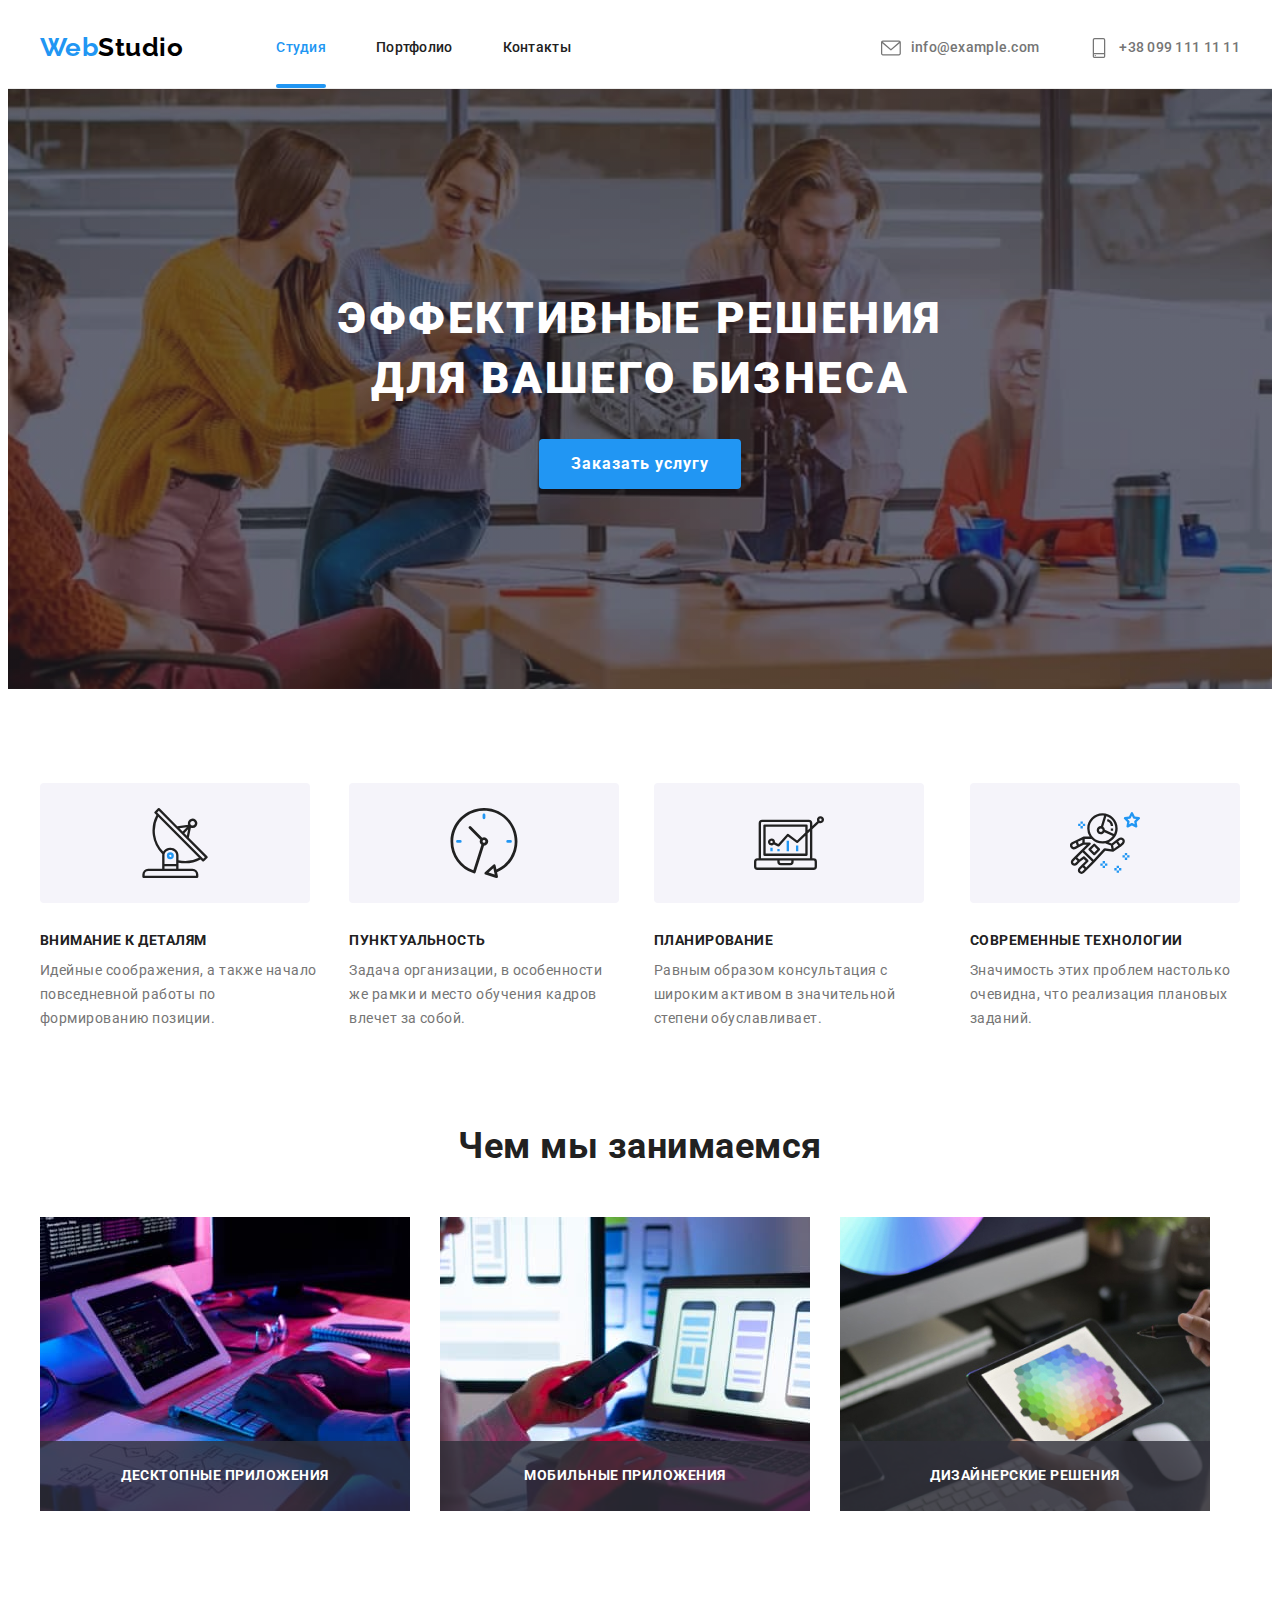
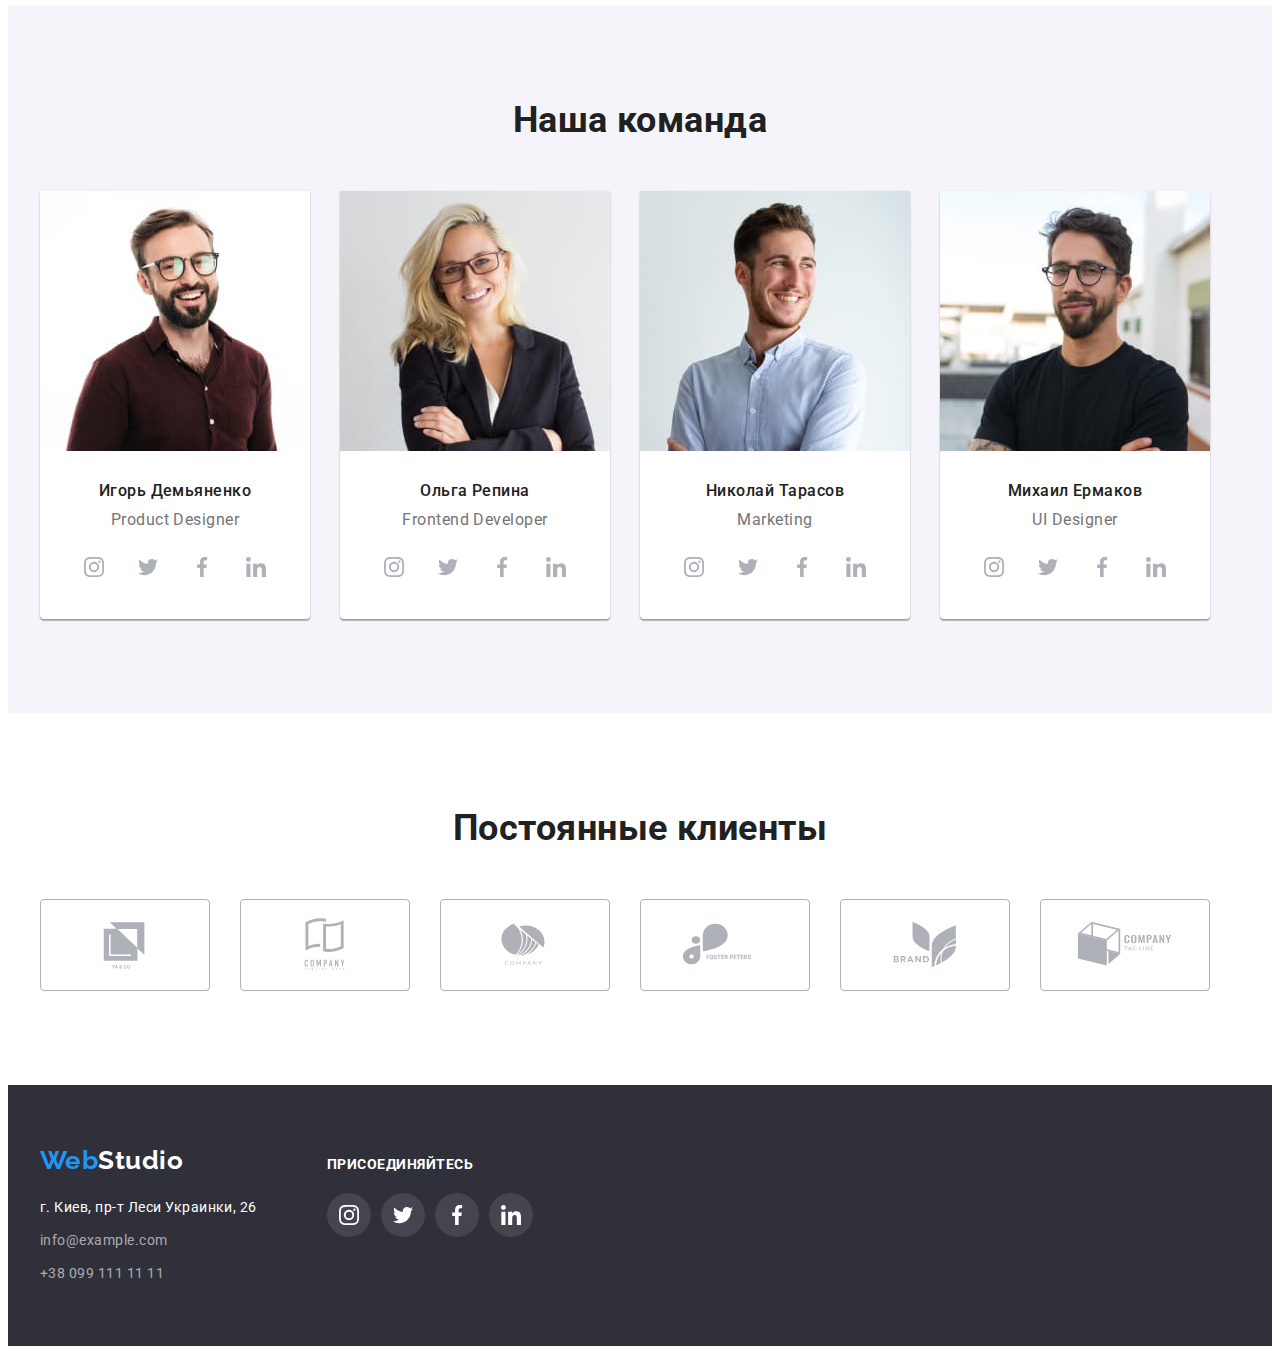
==== commit 2e6e6b64: "add modal" ====
--- a/index.html
+++ b/index.html
@@ -22,10 +22,10 @@
                     <a class="link current" href="./index.html">Студия</a>
                 </li>
                 <li class="item">
-                    <a class="link" href="./portfolio.html">Портфолио</a>
+                    <a class="link hidden" href="./portfolio.html">Портфолио</a>
                 </li>
                 <li class="item">
-                    <a class="link" href="">Контакты</a>
+                    <a class="link hidden" href="./contacts.html">Контакты</a>
                 </li>
             </ul>
         
@@ -56,7 +56,7 @@
             <h1 class="hero-title">
                 Эффективные решения для вашего бизнеса
             </h1>
-            <button class="hero-button" type="button">Заказать услугу</button>
+            <button class="hero-button" type="button" data-modal-open>Заказать услугу</button>
         </section>
     
         <section class="advantages section">
@@ -408,6 +408,16 @@
         </div>
     </footer>
 
+    <div class="backdrop is-hidden" data-modal>
+        <div class="modal">
+            <button class="close-button" data-modal-close>
+                <svg class="cross" width="18" height="18">
+                    <use href="./images/sprite.svg#close-button"></use>
+                </svg>
+            </button>
+        </div>
+    </div>
+
     <script src="./js/modal.js"></script>
 </body>
 </html>--- a/css/styles.css
+++ b/css/styles.css
@@ -35,6 +35,7 @@
   border: none;
   /* border: 1px solid transparent;??????? */
   border-radius: 4px;
+  padding: 0;
 }
 
 h1,
@@ -110,9 +111,12 @@
   padding-bottom: 32px;
 
   color: var(--title-text-color);
-}
-
-.site-nav .link:after {
+  transition-property: color;
+  transition-duration: 250ms;
+  transition-timing-function: cubic-bezier(0.4, 0, 0.2, 1);
+}
+
+.site-nav .link::after {
   display: block;
   align-items: center;
   content: '';
@@ -123,6 +127,10 @@
   background-color: var(--accent-color);
 }
 
+.site-nav .link.hidden::after {
+  opacity: 0;
+}
+
 .site-nav .link:hover,
 .site-nav .link:focus {
   color: var(--accent-color);
@@ -145,12 +153,18 @@
 .contact-icon {
   margin-right: 10px;
   fill: var(--primary-text-color);
+  transition-property: fill;
+  transition-duration: 250ms;
+  transition-timing-function: cubic-bezier(0.4, 0, 0.2, 1);
 }
 
 .auth-nav .link {
   display: flex;
   align-items: center;
   color: var(--primary-text-color);
+  transition-property: color;
+  transition-duration: 250ms;
+  transition-timing-function: cubic-bezier(0.4, 0, 0.2, 1);
 }
 
 .auth-nav .link:hover,
@@ -189,6 +203,10 @@
 }
 
 .hero-button {
+  min-width: 200px;
+  padding: 10px 32px 10px 32px;
+  text-align: center;
+
   background-color: var(--accent-color);
   color: var(--primary-white-color);
   font-family: inherit;
@@ -196,10 +214,8 @@
   font-size: 16px;
   line-height: 1.9;
   letter-spacing: 0.06em;
-  min-width: 200px;
-  padding: 10px 32px 10px 32px;
-  text-align: center;
   box-shadow: 0px 4px 4px rgba(0, 0, 0, 0.15);
+  cursor: pointer;
 }
 
 .hero-button:hover,
@@ -357,6 +373,9 @@
   width: 44px;
   height: 44px;
   border-radius: 50%;
+  transition-property: background-color;
+  transition-duration: 250ms;
+  transition-timing-function: cubic-bezier(0.4, 0, 0.2, 1);
 }
 
 .social-icon {
@@ -400,6 +419,9 @@
   width: 170px;
   border: 1px solid var(--icon-color);
   border-radius: 4px;
+  transition-property: border-color;
+  transition-duration: 250ms;
+  transition-timing-function: cubic-bezier(0.4, 0, 0.2, 1);
 }
 
 .clients-link:hover,
@@ -414,6 +436,9 @@
 
 .client-icon {
   fill: var(--icon-color);
+  transition-property: fill;
+  transition-duration: 250ms;
+  transition-timing-function: cubic-bezier(0.4, 0, 0.2, 1);
 }
 
 /* footer */
@@ -550,3 +575,47 @@
   box-shadow: 0px 3px 1px rgba(0, 0, 0, 0.1), 0px 1px 2px rgba(0, 0, 0, 0.08),
     0px 2px 2px rgba(0, 0, 0, 0.12);
 }
+
+/* modal */
+.backdrop {
+  position: fixed;
+  top: 0;
+  left: 0;
+  width: 100%;
+  height: 100%;
+  background-color: rgba(0, 0, 0, 0.2);
+  opacity: 1;
+}
+
+.backdrop.is-hidden {
+  opacity: 0;
+  pointer-events: none;
+}
+
+.modal {
+  position: absolute;
+  top: 50%;
+  left: 50%;
+  transform: translate(-50%, -50%);
+  width: 528px;
+  height: 581px;
+  background-color: var(--primary-white-color);
+}
+
+.close-button {
+  position: absolute;
+  top: 0;
+  right: 0;
+  display: flex;
+  justify-content: center;
+  align-items: center;
+  width: 30px;
+  height: 30px;
+  margin-top: 8px;
+  margin-right: 8px;
+
+  background-color: var(--primary-white-color);
+  border-radius: 50%;
+  border: 1px solid rgba(0, 0, 0, 0.1);
+  cursor: pointer;
+}
